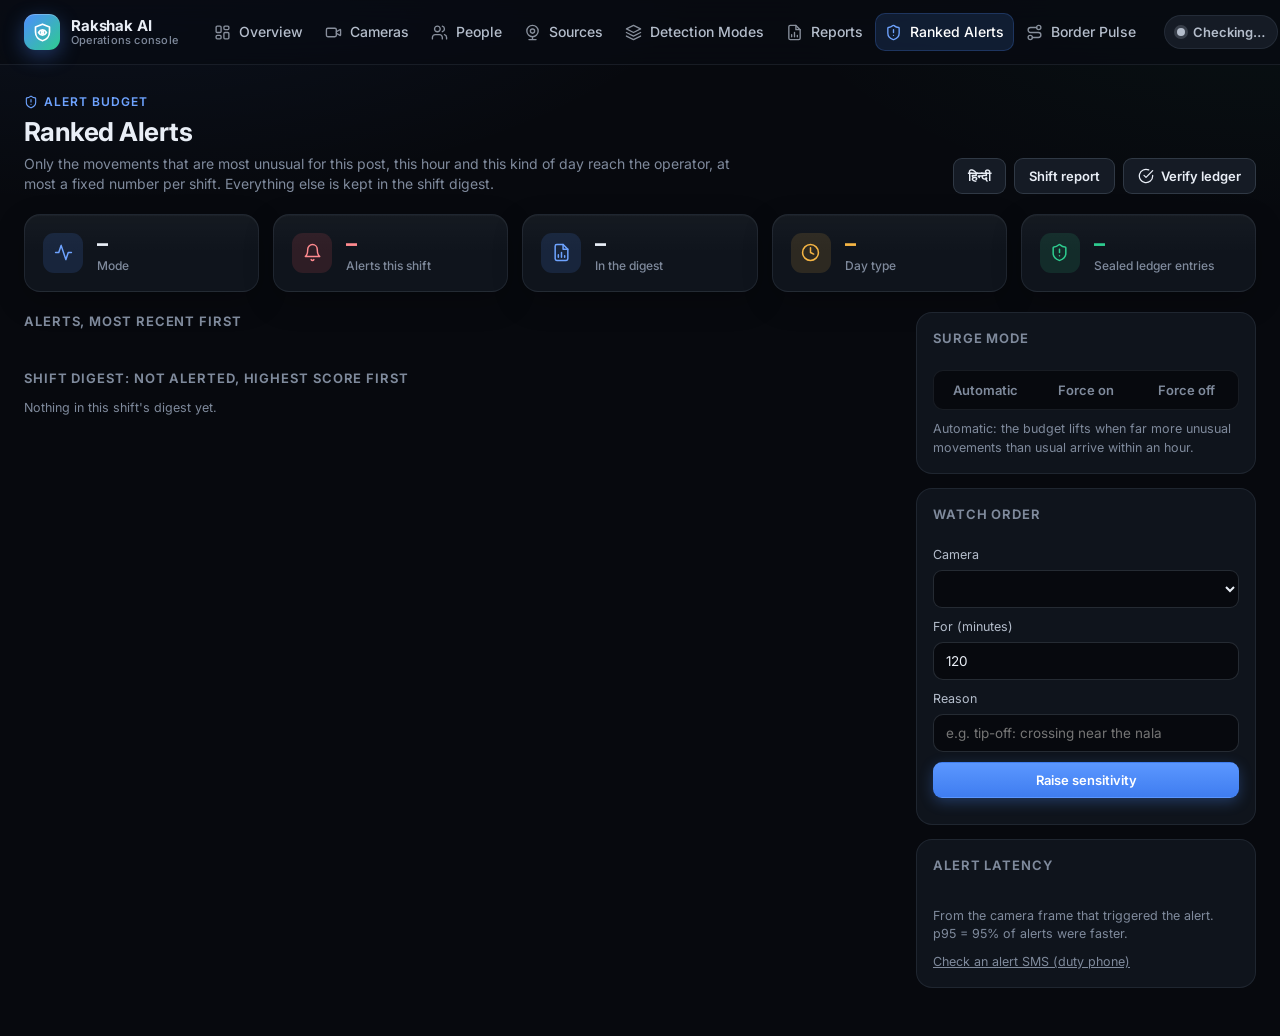
==== static/decision.html @ dd70c0bb "Close the remaining SIH deck gaps: YOLOX, live alerts, comms, C2, Border Pulse, docs Detection - Gen" ====
<!doctype html>
<html lang="en">
<head>
  <meta charset="utf-8">
  <meta name="viewport" content="width=device-width, initial-scale=1">
  <title>Ranked Alerts · Rakshak AI</title>
  <meta name="theme-color" content="#07090e">
  <link rel="preconnect" href="https://fonts.googleapis.com">
  <link rel="preconnect" href="https://fonts.gstatic.com" crossorigin>
  <link rel="stylesheet" href="https://fonts.googleapis.com/css2?family=Inter:wght@400;500;600;700;800&family=JetBrains+Mono:wght@500;600&display=swap">
  <link rel="stylesheet" href="/static/style.css?v=9">
  <link rel="stylesheet" href="/static/threats.css?v=4">
  <link rel="stylesheet" href="/static/reports.css?v=4">
  <link rel="stylesheet" href="/static/decision.css?v=3">
</head>
<body>
  <header id="app-nav" data-page="decision"></header>

  <main class="reports decision">
    <div class="page-head">
      <div>
        <div class="eyebrow"><i data-icon="shield"></i><span data-i18n>Alert budget</span></div>
        <h1 data-i18n>Ranked Alerts</h1>
        <p data-i18n>Only the movements that are most unusual for this post, this hour and this kind of day reach the operator,
          at most a fixed number per shift. Everything else is kept in the shift digest.</p>
      </div>
      <div class="dc-head-actions">
        <button class="btn" type="button" data-lang-toggle>हिन्दी</button>
        <a class="btn" href="/shift-report" target="_blank" rel="noopener"><span data-i18n>Shift report</span></a>
        <button id="verify" class="btn" type="button"><i data-icon="check"></i><span data-i18n>Verify ledger</span></button>
      </div>
    </div>

    <div class="rp-stats">
      <div class="rp-stat"><span class="rp-ic"><i data-icon="activity"></i></span><div><span id="st-mode">–</span><small id="st-mode-sub" data-i18n>Mode</small></div></div>
      <div class="rp-stat bad"><span class="rp-ic"><i data-icon="bell"></i></span><div><span id="st-used">–</span><small data-i18n>Alerts this shift</small></div></div>
      <div class="rp-stat"><span class="rp-ic"><i data-icon="reports"></i></span><div><span id="st-digest">–</span><small data-i18n>In the digest</small></div></div>
      <div class="rp-stat warn"><span class="rp-ic"><i data-icon="clock"></i></span><div><span id="st-day">–</span><small data-i18n>Day type</small></div></div>
      <div class="rp-stat ok"><span class="rp-ic"><i data-icon="shield"></i></span><div><span id="st-ledger">–</span><small id="st-ledger-sub">Sealed ledger entries</small></div></div>
    </div>

    <div id="surge" class="dc-surge" hidden>
      <i data-icon="alert"></i><div><b data-i18n>Surge mode</b><span id="surge-reason"></span></div>
    </div>

    <div id="drift" class="dc-surge" hidden>
      <i data-icon="alert"></i><div><span id="drift-text"></span></div>
      <button id="rebaseline" class="btn" type="button" data-i18n>Re-baseline now</button>
    </div>

    <p id="hq" class="dc-note" hidden></p>

    <div class="dc-grid">
      <section>
        <h2 class="dc-h" data-i18n>Alerts, most recent first</h2>
        <div id="alerts" class="dc-alerts"></div>
        <p id="empty" class="empty" hidden data-i18n>No alerts yet. In learning mode the system alerts only on virtual-fence crossings.</p>
        <h2 class="dc-h dc-digest-h" data-i18n>Shift digest: not alerted, highest score first</h2>
        <ul id="digest" class="dc-digest"></ul>
        <p id="digest-empty" class="dc-note" data-i18n>Nothing in this shift's digest yet.</p>
      </section>
      <aside class="dc-side">
        <div class="dc-card">
          <h2 class="dc-h" data-i18n>Surge mode</h2>
          <div class="seg" role="group" aria-label="Surge mode">
            <button type="button" class="seg-btn" data-surge="auto" data-i18n>Automatic</button>
            <button type="button" class="seg-btn" data-surge="on" data-i18n>Force on</button>
            <button type="button" class="seg-btn" data-surge="off" data-i18n>Force off</button>
          </div>
          <p class="dc-note" data-i18n>Automatic: the budget lifts when far more unusual movements than usual arrive within an hour.</p>
        </div>
        <form id="watch" class="dc-card">
          <h2 class="dc-h" data-i18n>Watch Order</h2>
          <label><span data-i18n>Camera</span><select id="w-camera" class="select"></select></label>
          <label><span data-i18n>For (minutes)</span><input id="w-minutes" type="number" min="5" max="1440" value="120"></label>
          <label><span data-i18n>Reason</span><input id="w-reason" type="text" maxlength="120" data-i18n-placeholder placeholder="e.g. tip-off: crossing near the nala"></label>
          <button class="btn primary" type="submit" data-i18n>Raise sensitivity</button>
          <ul id="orders" class="dc-orders"></ul>
        </form>
        <div class="dc-card">
          <h2 class="dc-h" data-i18n>Alert latency</h2>
          <ul id="latency" class="dc-orders"></ul>
          <p class="dc-note" data-i18n>From the camera frame that triggered the alert. p95 = 95% of alerts were faster.</p>
          <p class="dc-note"><a href="/verify" target="_blank" rel="noopener" data-i18n>Check an alert SMS (duty phone)</a></p>
        </div>
        <div id="verify-out" class="dc-card" hidden></div>
      </aside>
    </div>
  </main>

  <script src="/static/nav.js?v=4"></script>
  <script src="/static/i18n.js?v=2"></script>
  <script src="/static/decision.js?v=4"></script>
</body>
</html>
---- static/style.css ----
/* ==========================================================================
   CCTV Monitor — design system and dashboard styles
   Tokens · base · app shell (nav) · components · views
   ========================================================================== */

:root {
  /* Surfaces */
  --bg: #07090e;
  --surface: #0f141c;
  --surface-2: #151b25;
  --surface-3: #1c2431;
  --border: rgba(148, 163, 184, .12);
  --border-2: rgba(148, 163, 184, .22);
  /* Text */
  --text: #e9eef6;
  --text-2: #b4bdcb;
  --muted: #7f8a9c;
  /* Brand and status */
  --primary: #4d8dff;
  --primary-hover: #6ea3ff;
  --primary-soft: rgba(77, 141, 255, .14);
  --ok: #2ecc8f;
  --ok-soft: rgba(46, 204, 143, .13);
  --warn: #f5b544;
  --warn-soft: rgba(245, 181, 68, .13);
  --danger: #ff5c63;
  --danger-soft: rgba(255, 92, 99, .13);
  --accent: var(--ok);          /* legacy names */
  --threat: var(--danger);
  --select: var(--primary);
  /* Shape */
  --radius-lg: 16px;
  --radius: 12px;
  --radius-sm: 9px;
  --shadow: 0 1px 0 rgba(255, 255, 255, .03) inset, 0 10px 30px rgba(0, 0, 0, .22);
  --shadow-lg: 0 24px 60px rgba(0, 0, 0, .5);
  --ring: 0 0 0 3px rgba(77, 141, 255, .35);
  --font: "Inter", "Segoe UI", system-ui, -apple-system, Roboto, sans-serif;
  --mono: "JetBrains Mono", ui-monospace, "Cascadia Mono", Consolas, monospace;
  --nav-h: 64px;
  --ease: cubic-bezier(.2, .7, .2, 1);
  font-family: var(--font);
  color-scheme: dark;
  -webkit-font-smoothing: antialiased;
}

/* ---------- Base ---------- */
* { box-sizing: border-box; }
html, body { margin: 0; min-height: 100%; }
body {
  background:
    radial-gradient(1100px 520px at 8% -12%, rgba(77, 141, 255, .09), transparent 60%),
    radial-gradient(900px 480px at 100% -8%, rgba(46, 204, 143, .05), transparent 60%),
    var(--bg);
  background-attachment: fixed;
  color: var(--text); display: flex; flex-direction: column; font-size: 14px; line-height: 1.45;
}
[hidden] { display: none !important; }
a { color: inherit; }
button { font-family: inherit; }
::selection { background: rgba(77, 141, 255, .35); }
:focus-visible { outline: none; box-shadow: var(--ring); }
* { scrollbar-width: thin; scrollbar-color: rgba(148, 163, 184, .25) transparent; }
::-webkit-scrollbar { width: 10px; height: 10px; }
::-webkit-scrollbar-thumb { background: rgba(148, 163, 184, .22); border-radius: 10px; border: 3px solid transparent; background-clip: padding-box; }
.ic { width: 18px; height: 18px; flex: none; }

main { flex: 1; min-height: 0; width: 100%; max-width: 1680px; margin: 0 auto; padding: 28px 24px 48px; }
main > section:not([hidden]) { animation: view-in .35s var(--ease); }
@keyframes view-in { from { opacity: 0; transform: translateY(6px); } }
@media (prefers-reduced-motion: reduce) { *, *::before, *::after { animation-duration: .01ms !important; transition-duration: .01ms !important; } }

/* ---------- App shell: navigation ---------- */
.nav {
  position: sticky; top: 0; z-index: 40;
  background: rgba(8, 11, 17, .78); backdrop-filter: saturate(160%) blur(14px); -webkit-backdrop-filter: saturate(160%) blur(14px);
  border-bottom: 1px solid var(--border);
}
.nav-inner { max-width: 1680px; margin: 0 auto; height: var(--nav-h); display: flex; align-items: center; gap: 18px; padding: 0 24px; }
.nav-brand { display: flex; align-items: center; gap: 11px; text-decoration: none; flex: none; border-radius: 10px; }
.nav-logo {
  width: 36px; height: 36px; border-radius: 11px; display: grid; place-items: center; color: #fff;
  background: linear-gradient(135deg, #4d8dff 0%, #2ecc8f 100%);
  box-shadow: 0 6px 20px rgba(77, 141, 255, .35), inset 0 1px 0 rgba(255, 255, 255, .25);
}
.nav-logo .ic { width: 21px; height: 21px; }
.nav-title { display: flex; flex-direction: column; font-weight: 700; font-size: 15px; letter-spacing: -.01em; line-height: 1.15; white-space: nowrap; }
.nav-title small { font-size: 11px; font-weight: 500; color: var(--muted); letter-spacing: .02em; }
.nav-links { display: flex; gap: 2px; align-items: center; margin-left: 8px; }
.nav-link {
  position: relative; display: inline-flex; align-items: center; gap: 8px; height: 38px; padding: 0 12px; border-radius: 10px;
  color: var(--text-2); font-size: 14px; font-weight: 500; text-decoration: none; white-space: nowrap;
  transition: color .15s, background .15s;
}
.nav-link .ic { width: 17px; height: 17px; opacity: .75; transition: opacity .15s, color .15s; }
.nav-link:hover { color: var(--text); background: rgba(255, 255, 255, .045); }
.nav-link:hover .ic { opacity: 1; }
.nav-link.active { color: #fff; background: var(--primary-soft); box-shadow: inset 0 0 0 1px rgba(77, 141, 255, .22); }
.nav-link.active .ic { color: var(--primary-hover); opacity: 1; }
.nav-count {
  min-width: 20px; height: 20px; padding: 0 6px; border-radius: 10px; font-size: 11px; font-weight: 700;
  display: inline-grid; place-items: center; background: var(--ok-soft); color: var(--ok);
}
.nav-count:empty { display: none; }
.nav-right { margin-left: auto; display: flex; align-items: center; gap: 10px; }

.sys-status {
  display: inline-flex; align-items: center; gap: 8px; height: 34px; padding: 0 12px; border-radius: 999px; white-space: nowrap;
  font-size: 13px; font-weight: 600; background: var(--surface-2); border: 1px solid var(--border); color: var(--text-2);
}
.sys-dot { width: 8px; height: 8px; border-radius: 50%; background: currentColor; box-shadow: 0 0 0 3px color-mix(in srgb, currentColor 22%, transparent); }
.sys-status.ok { color: var(--ok); }
.sys-status.warn { color: var(--warn); background: var(--warn-soft); border-color: rgba(245, 181, 68, .3); }
.sys-status.bad { color: #ff8a8f; background: var(--danger-soft); border-color: rgba(255, 92, 99, .4); }
.sys-status.bad .sys-dot { animation: pulse-dot 1.4s ease-in-out infinite; }
@keyframes pulse-dot { 50% { box-shadow: 0 0 0 6px rgba(255, 92, 99, 0); transform: scale(1.15); } }
.conn { font-size: 12px; font-weight: 600; color: var(--muted); white-space: nowrap; }
.conn.ok { color: var(--ok); }
.conn.bad { color: var(--danger); }
.clock { font: 500 13px var(--mono); color: var(--muted); font-variant-numeric: tabular-nums; white-space: nowrap; }
.icon-btn {
  position: relative; display: grid; place-items: center; width: 38px; height: 38px; border-radius: 10px; flex: none; padding: 0;
  background: var(--surface-2); border: 1px solid var(--border); color: var(--text-2); cursor: pointer; text-decoration: none;
  transition: border-color .15s, color .15s, background .15s;
}
.icon-btn:hover { border-color: var(--border-2); color: var(--text); background: var(--surface-3); }
.icon-btn svg { width: 18px; height: 18px; fill: none; stroke: currentColor; stroke-width: 1.9; stroke-linecap: round; stroke-linejoin: round; }
.icon-btn.off { color: var(--muted); }
.icon-btn.blocked { color: var(--warn); border-color: rgba(245, 181, 68, .35); }
.bell-count {
  position: absolute; top: -6px; right: -6px; min-width: 19px; height: 19px; padding: 0 5px; border-radius: 10px;
  font-size: 11px; font-weight: 700; line-height: 19px; text-align: center; background: var(--warn); color: #0b0e13;
  border: 2px solid var(--bg);
}
.bell-count.bad { background: var(--danger); color: #fff; }
.avatar {
  flex: none; width: 38px; height: 38px; border-radius: 50%; display: grid; place-items: center; color: #cfe0ff;
  background: linear-gradient(135deg, #2a3a57, #1b2536); border: 1px solid var(--border-2);
}
.avatar .ic { width: 18px; height: 18px; }
.nav-feedback { height: 38px; border-radius: 10px; color: var(--text-2); }
.nav-feedback:hover { color: var(--text); }
@media (max-width: 1600px) { .nav-feedback { width: 38px; padding: 0; } .nav-feedback span { display: none; } }
.nav-toggle { display: none; }
.nav-toggle .i-close { display: none; }
.nav-open .nav-toggle .i-open { display: none; }
.nav-open .nav-toggle .i-close { display: block; }

@media (max-width: 1440px) { .clock { display: none; } }
@media (max-width: 1320px) { .conn { display: none; } .nav-link { padding: 0 10px; } }
@media (max-width: 1200px) {
  .nav-toggle { display: grid; }
  .nav-links {
    position: absolute; top: var(--nav-h); left: 0; right: 0; margin: 0; flex-direction: column; align-items: stretch; gap: 4px;
    padding: 12px 16px 18px; background: #0a0d13; border-bottom: 1px solid var(--border);
    box-shadow: var(--shadow-lg); opacity: 0; visibility: hidden; transform: translateY(-8px); pointer-events: none;
    transition: opacity .2s var(--ease), transform .2s var(--ease), visibility .2s;
  }
  .nav-open .nav-links { opacity: 1; visibility: visible; transform: none; pointer-events: auto; }
  .nav-link { height: 46px; font-size: 15px; padding: 0 14px; }
  .nav-count { margin-left: auto; }
}
@media (max-width: 640px) {
  .nav-inner { padding: 0 16px; gap: 10px; }
  .avatar { display: none; }
  .nav-title small { display: none; }
  .sys-status { padding: 0 10px; }
}
@media (max-width: 420px) { .sys-text { display: none; } .sys-status { width: 34px; justify-content: center; padding: 0; } .nav-title { font-size: 14px; } }

/* ---------- Components ---------- */
.page-head { display: flex; align-items: flex-end; justify-content: space-between; gap: 16px; flex-wrap: wrap; margin-bottom: 22px; }
.page-head h1 { margin: 0; font-size: 26px; font-weight: 700; letter-spacing: -.02em; line-height: 1.2; }
.page-head p { margin: 6px 0 0; color: var(--muted); font-size: 14px; max-width: 720px; }
.page-meta { display: flex; align-items: center; gap: 10px; flex-wrap: wrap; color: var(--muted); font-size: 13px; }
.eyebrow { display: inline-flex; align-items: center; gap: 6px; font-size: 12px; font-weight: 600; letter-spacing: .08em; text-transform: uppercase; color: var(--primary-hover); margin-bottom: 6px; }
.eyebrow .ic { width: 14px; height: 14px; }
.chip {
  display: inline-flex; align-items: center; gap: 6px; height: 28px; padding: 0 10px; border-radius: 999px; font-size: 12px; font-weight: 600;
  background: var(--surface-2); border: 1px solid var(--border); color: var(--text-2); white-space: nowrap;
}
.chip .ic { width: 14px; height: 14px; }
.chip.live { color: var(--ok); }
.chip.live::before { content: ""; width: 7px; height: 7px; border-radius: 50%; background: var(--ok); animation: live 2s ease-in-out infinite; }
@keyframes live { 50% { opacity: .35; } }

.card, .panel {
  background: linear-gradient(180deg, rgba(255, 255, 255, .018), transparent 40%), var(--surface);
  border: 1px solid var(--border); border-radius: var(--radius-lg); padding: 18px; box-shadow: var(--shadow); min-width: 0;
}
.card-head { display: flex; align-items: center; justify-content: space-between; gap: 10px; margin-bottom: 14px; }
.card-head h2 { margin: 0; font-size: 15px; font-weight: 650; display: flex; align-items: center; gap: 9px; letter-spacing: -.005em; }
.card-head h2 .ic { width: 17px; height: 17px; color: var(--muted); }
.card-head a { font-size: 13px; text-decoration: none; color: var(--primary-hover); }
.card-head a:hover { text-decoration: underline; }
.panel { display: flex; flex-direction: column; min-height: 0; max-height: calc(100vh - var(--nav-h) - 60px); }
.panel > h2 { margin: 0 0 14px; font-size: 15px; font-weight: 650; display: flex; align-items: center; gap: 8px; }
.count { font-size: 12px; font-weight: 600; color: var(--muted); }
.muted { color: var(--muted); font-size: 12px; }
.empty { color: var(--muted); font-size: 13px; margin: 6px 0; }

.btn {
  display: inline-flex; align-items: center; justify-content: center; gap: 7px; height: 36px; padding: 0 14px; border-radius: var(--radius-sm);
  font: 600 13px var(--font); cursor: pointer; white-space: nowrap; text-decoration: none;
  background: var(--surface-2); border: 1px solid var(--border-2); color: var(--text);
  transition: background .15s, border-color .15s, transform .08s, filter .15s;
}
.btn:hover { background: var(--surface-3); border-color: rgba(148, 163, 184, .32); }
.btn:active { transform: translateY(1px); }
.btn .ic { width: 16px; height: 16px; }
.btn.primary { background: linear-gradient(180deg, #5b97ff, #3f7df0); border-color: transparent; color: #fff; box-shadow: 0 4px 14px rgba(77, 141, 255, .3); }
.btn.primary:hover { filter: brightness(1.08); }
.btn.ok { background: var(--ok-soft); border-color: rgba(46, 204, 143, .4); color: var(--ok); }
.btn.ok:hover { background: rgba(46, 204, 143, .22); }
.btn.warn { background: var(--warn-soft); border-color: rgba(245, 181, 68, .4); color: var(--warn); }
.btn.warn:hover { background: rgba(245, 181, 68, .22); }
.btn:disabled { opacity: .5; cursor: default; }

.search, .select, .src-field select, .rp-filters select, textarea {
  font: inherit; font-size: 13px; color: var(--text); background: var(--bg); border: 1px solid var(--border-2);
  border-radius: var(--radius-sm); transition: border-color .15s, box-shadow .15s;
}
.search { width: 100%; height: 38px; padding: 0 12px 0 36px;
  background: var(--bg) url("data:image/svg+xml,%3Csvg xmlns='http://www.w3.org/2000/svg' viewBox='0 0 24 24' fill='none' stroke='%237f8a9c' stroke-width='2' stroke-linecap='round'%3E%3Ccircle cx='11' cy='11' r='8'/%3E%3Cpath d='m21 21-4.3-4.3'/%3E%3C/svg%3E") no-repeat 12px center / 16px; }
.search:focus, .select:focus, select:focus, textarea:focus { outline: none; border-color: var(--primary); box-shadow: var(--ring); }
select { height: 38px; padding: 0 10px; }

.seg { display: flex; gap: 3px; padding: 3px; background: var(--bg); border: 1px solid var(--border); border-radius: 10px; margin: 12px 0 14px; }
.seg-btn {
  all: unset; box-sizing: border-box; flex: 1; text-align: center; cursor: pointer; font-size: 13px; font-weight: 600;
  padding: 7px 10px; border-radius: 7px; color: var(--muted); transition: background .15s, color .15s; white-space: nowrap;
}
.seg-btn:hover { color: var(--text); }
.seg-btn.active { background: var(--surface-3); color: var(--text); box-shadow: 0 1px 2px rgba(0, 0, 0, .3); }
.seg-btn:focus-visible { box-shadow: var(--ring); }

.pill { display: inline-flex; align-items: center; gap: 6px; height: 26px; padding: 0 10px; border-radius: 999px; font-size: 12px; font-weight: 600; background: var(--surface-2); color: var(--muted); border: 1px solid var(--border); }
.pill.on { background: var(--ok-soft); color: var(--ok); border-color: rgba(46, 204, 143, .3); }

/* ---------- Camera grid ---------- */
.group + .group { margin-top: 34px; }
.group-head { display: flex; align-items: center; gap: 12px; margin: 0 0 14px; flex-wrap: wrap; }
.group-icon { width: 34px; height: 34px; border-radius: 10px; display: grid; place-items: center; background: var(--surface-2); border: 1px solid var(--border); color: var(--primary-hover); }
.group-icon .ic { width: 17px; height: 17px; }
.group-head h2 { margin: 0; font-size: 16px; font-weight: 650; letter-spacing: -.01em; }
.group-head span { font-size: 13px; color: var(--muted); }
.grid { display: grid; grid-template-columns: repeat(auto-fill, minmax(min(100%, 300px), 1fr)); gap: 18px; }

.tile {
  all: unset; box-sizing: border-box; cursor: pointer; display: flex; flex-direction: column; min-width: 0;
  background: var(--surface); border: 1px solid var(--border); border-radius: var(--radius-lg); overflow: hidden; box-shadow: var(--shadow);
  transition: transform .2s var(--ease), border-color .2s, box-shadow .2s;
}
.tile:hover { transform: translateY(-3px); border-color: var(--border-2); box-shadow: 0 18px 40px rgba(0, 0, 0, .45); }
.tile:focus-visible { box-shadow: var(--ring); }
.tile.threat { border-color: rgba(255, 92, 99, .7); box-shadow: 0 0 0 1px rgba(255, 92, 99, .35), 0 0 34px rgba(255, 92, 99, .16); }

.feed { position: relative; aspect-ratio: 16 / 9; background: #04060a; overflow: hidden; }
.feed canvas { position: absolute; inset: 0; width: 100%; height: 100%; display: block; }
.feed::after { content: ""; position: absolute; inset: 0; pointer-events: none; background: linear-gradient(180deg, rgba(0, 0, 0, .38), transparent 28%); }
.feed-time {
  position: absolute; top: 10px; right: 10px; z-index: 2; padding: 3px 8px; border-radius: 6px;
  font: 500 11px/1.4 var(--mono); color: #fff; background: rgba(5, 8, 12, .6); backdrop-filter: blur(6px);
}
.feed-time:empty { display: none; }
.alert-badge {
  position: absolute; top: 10px; left: 10px; z-index: 2; padding: 4px 9px; border-radius: 7px;
  font-size: 11px; font-weight: 700; color: #fff; background: var(--danger); box-shadow: 0 4px 16px rgba(255, 92, 99, .5);
  animation: badge 1.6s ease-in-out infinite;
}
@keyframes badge { 50% { box-shadow: 0 0 0 5px rgba(255, 92, 99, .18), 0 4px 16px rgba(255, 92, 99, .5); } }
.tile-foot { display: flex; align-items: center; gap: 9px; padding: 12px 14px; min-width: 0; }
.live-dot { flex: none; width: 8px; height: 8px; border-radius: 50%; background: var(--ok); box-shadow: 0 0 0 3px rgba(46, 204, 143, .18); }
.tile-name { font-weight: 600; font-size: 14px; white-space: nowrap; overflow: hidden; text-overflow: ellipsis; }
.tile-summary { margin-left: auto; color: var(--muted); white-space: nowrap; font-size: 12px; }
.feed-offline, .src-empty {
  position: absolute; inset: 0; z-index: 3; display: flex; flex-direction: column; align-items: center; justify-content: center; gap: 4px;
  color: var(--muted); font-size: 13px; text-align: center; padding: 16px;
  background: radial-gradient(circle at 50% 40%, #121925, #080b10);
}
.feed-offline::before, .src-empty::before {
  content: ""; width: 44px; height: 44px; margin-bottom: 8px; border-radius: 12px; background: var(--surface-2) no-repeat center / 22px;
  border: 1px solid var(--border);
  background-image: url("data:image/svg+xml,%3Csvg xmlns='http://www.w3.org/2000/svg' viewBox='0 0 24 24' fill='none' stroke='%237f8a9c' stroke-width='1.9' stroke-linecap='round' stroke-linejoin='round'%3E%3Cpath d='m2 2 20 20'/%3E%3Cpath d='M7 7H4a2 2 0 0 0-2 2v9a2 2 0 0 0 2 2h12'/%3E%3Cpath d='M9.5 4h5L17 7h3a2 2 0 0 1 2 2v7.5'/%3E%3Cpath d='M14.12 15.12a3 3 0 1 1-4.24-4.24'/%3E%3C/svg%3E");
}
.feed-offline b { color: var(--text); font-weight: 600; font-size: 14px; }
.feed-offline span { font-size: 12px; }

/* ---------- Camera detail ---------- */
.detail { display: grid; grid-template-columns: minmax(0, 1fr) 380px; gap: 20px; align-items: start; }
.detail-main { display: flex; flex-direction: column; gap: 16px; min-width: 0; }
.detail-head { display: flex; align-items: center; gap: 14px; flex-wrap: wrap; }
.detail-head h1 { margin: 0; font-size: 22px; font-weight: 700; letter-spacing: -.015em; }
.hint { margin-left: auto; display: inline-flex; align-items: center; gap: 6px; font-size: 13px; color: var(--muted); }
.hint .ic { width: 15px; height: 15px; }
#detail-canvas { cursor: crosshair; }
.back {
  display: inline-flex; align-items: center; gap: 7px; height: 38px; padding: 0 14px; border-radius: 10px; cursor: pointer;
  font: 600 13px var(--font); background: var(--surface-2); border: 1px solid var(--border-2); color: var(--text); transition: background .15s;
}
.back:hover { background: var(--surface-3); }
.back .ic { width: 16px; height: 16px; }
.feed-large { border-radius: var(--radius-lg); border: 1px solid var(--border); box-shadow: var(--shadow); }
.feed-large .feed-time { top: 14px; right: 14px; font-size: 12px; }
.feed-large .alert-badge { top: 14px; left: 14px; font-size: 12px; padding: 5px 11px; }

.objects { list-style: none; margin: 0; padding: 0 2px 0 0; overflow-y: auto; display: flex; flex-direction: column; gap: 10px; }
.obj {
  display: grid; grid-template-columns: 72px 1fr; gap: 12px; padding: 10px; border-radius: var(--radius);
  background: var(--surface-2); border: 1px solid var(--border); animation: view-in .3s var(--ease);
}
.obj.threat { border-color: rgba(255, 92, 99, .55); background: linear-gradient(90deg, rgba(255, 92, 99, .12), rgba(255, 92, 99, .04)); box-shadow: inset 3px 0 0 var(--danger); }
.obj img, .obj .noimg { width: 72px; height: 72px; object-fit: cover; border-radius: 9px; background: #000; }
.obj-body { min-width: 0; }
.obj-title { display: flex; align-items: baseline; justify-content: space-between; gap: 8px; }
.obj-name { font-weight: 650; font-size: 14px; }
.obj.threat .obj-name { color: #ff8a8f; }
.obj-seen { font-size: 11px; color: var(--muted); white-space: nowrap; }
.obj-conf { font-size: 12px; color: var(--muted); margin-top: 3px; }
.obj-conf b { color: var(--text); font-weight: 650; }
.obj-details { font-size: 12px; color: var(--muted); margin-top: 4px; line-height: 1.45; }

@media (max-width: 1000px) { .detail { grid-template-columns: 1fr; } .panel { max-height: none; } .hint { margin-left: 0; width: 100%; } }

/* ---------- People ---------- */
.people { display: grid; grid-template-columns: 340px minmax(0, 1fr); gap: 20px; align-items: start; }
.people-list { max-height: calc(100vh - var(--nav-h) - 60px); position: sticky; top: calc(var(--nav-h) + 20px); }
.plist { list-style: none; margin: 0; padding: 0; overflow-y: auto; display: flex; flex-direction: column; gap: 2px; }
.prow {
  all: unset; box-sizing: border-box; width: 100%; cursor: pointer; display: grid; grid-template-columns: 40px 1fr auto;
  gap: 11px; align-items: center; padding: 8px 10px; border-radius: 10px; transition: background .15s;
}
.prow:hover { background: var(--surface-2); }
.prow:focus-visible { box-shadow: var(--ring); }
.prow.selected { background: var(--primary-soft); box-shadow: inset 3px 0 0 var(--primary); }
.prow img, .prow .noimg { width: 40px; height: 40px; border-radius: 10px; object-fit: cover; background: #000; border: 1px solid var(--border); }
.prow-id { font: 600 13px/1.2 var(--mono); }
.prow-loc { font-size: 12px; color: var(--muted); margin-top: 3px; white-space: nowrap; overflow: hidden; text-overflow: ellipsis; }
.prow-status { font-size: 11px; color: var(--muted); white-space: nowrap; display: flex; align-items: center; gap: 6px; }
.dot { width: 7px; height: 7px; border-radius: 50%; background: #566174; flex: none; }
.dot.on { background: var(--ok); box-shadow: 0 0 0 3px rgba(46, 204, 143, .18); }

.person-empty {
  display: grid; place-items: center; min-height: 420px; border: 1px dashed var(--border-2); border-radius: var(--radius-lg);
  color: var(--muted); font-size: 14px; text-align: center; padding: 24px;
  background: radial-gradient(circle at 50% 35%, rgba(77, 141, 255, .06), transparent 60%);
}
.person-empty p::before {
  content: ""; display: block; width: 52px; height: 52px; margin: 0 auto 14px; border-radius: 14px; background: var(--surface-2) no-repeat center / 24px;
  border: 1px solid var(--border);
  background-image: url("data:image/svg+xml,%3Csvg xmlns='http://www.w3.org/2000/svg' viewBox='0 0 24 24' fill='none' stroke='%236ea3ff' stroke-width='1.9' stroke-linecap='round' stroke-linejoin='round'%3E%3Ccircle cx='6' cy='19' r='3'/%3E%3Cpath d='M9 19h8.5a3.5 3.5 0 0 0 0-7h-11a3.5 3.5 0 0 1 0-7H15'/%3E%3Ccircle cx='18' cy='5' r='3'/%3E%3C/svg%3E");
}
.person { display: flex; flex-direction: column; gap: 18px; min-width: 0; }
.person-head { display: flex; gap: 18px; align-items: center; padding: 18px; background: var(--surface); border: 1px solid var(--border); border-radius: var(--radius-lg); box-shadow: var(--shadow); }
.p-photo { width: 84px; height: 84px; border-radius: 14px; object-fit: cover; background: #000; border: 1px solid var(--border-2); flex: none; }
.p-title { min-width: 0; }
.p-id-row { display: flex; align-items: center; gap: 12px; flex-wrap: wrap; }
.p-id-row h1 { margin: 0; font: 700 24px/1.2 var(--mono); letter-spacing: -.02em; }
.p-meta { font-size: 13px; color: var(--muted); margin-top: 5px; }
.route { display: flex; flex-wrap: wrap; align-items: center; gap: 6px; margin-top: 10px; font-size: 13px; }
.route .stop { padding: 3px 10px; border-radius: 8px; background: var(--surface-2); border: 1px solid var(--border); font-weight: 500; }
.route .stop.now { border-color: rgba(77, 141, 255, .5); background: var(--primary-soft); color: var(--primary-hover); }
.route .arrow { color: var(--muted); }
.person-body { display: grid; grid-template-columns: minmax(0, 1.6fr) minmax(280px, 1fr); gap: 18px; align-items: start; }
.p-loc { display: flex; align-items: baseline; gap: 10px; margin-bottom: 12px; flex-wrap: wrap; }
.p-loc-name { font-size: 22px; font-weight: 700; letter-spacing: -.015em; }
.feed-person { border-radius: var(--radius); }
.feed-note {
  position: absolute; left: 10px; bottom: 10px; z-index: 2; padding: 4px 9px; border-radius: 7px;
  font-size: 12px; color: #fff; background: rgba(5, 8, 12, .7); backdrop-filter: blur(6px);
}
.journey { list-style: none; margin: 0; padding: 0; max-height: calc(100vh - 300px); overflow-y: auto; }
.jstep { display: grid; grid-template-columns: 62px 1fr; gap: 12px; }
.jtime { font: 12px/1.3 var(--mono); color: var(--muted); padding-top: 12px; text-align: right; }
.jnode { border: 1px solid var(--border); background: var(--surface-2); border-radius: 10px; padding: 10px 12px; }
.jstep.now .jnode { border-color: rgba(77, 141, 255, .5); background: var(--primary-soft); }
.jloc { font-weight: 650; font-size: 14px; display: flex; align-items: center; gap: 8px; }
.jnow { font-size: 10px; font-weight: 800; letter-spacing: .06em; color: var(--primary-hover); background: rgba(77, 141, 255, .18); padding: 2px 6px; border-radius: 5px; }
.jcam { font-size: 12px; color: var(--muted); margin-top: 3px; }
.jlink { display: grid; grid-template-columns: 62px 1fr; gap: 12px; }
.jlink span:last-child { font-size: 11px; color: var(--muted); padding: 7px 0 7px 16px; margin-left: 20px; border-left: 2px dashed var(--border-2); }
@media (max-width: 1250px) { .person-body { grid-template-columns: 1fr; } }
@media (max-width: 900px) {
  .people { grid-template-columns: 1fr; }
  .people-list { position: static; max-height: 55vh; }
  .person, .person-empty { order: -1; }
  .person-empty { min-height: 200px; }
}

/* ---------- Camera sources ---------- */
.sources { display: grid; gap: 20px; align-items: start; grid-template-columns: 360px minmax(0, 1fr) 340px; grid-template-areas: "list stage panel"; }
.src-list { grid-area: list; display: flex; flex-direction: column; gap: 12px; min-width: 0; }
.src-stage { grid-area: stage; display: flex; flex-direction: column; gap: 14px; min-width: 0; }
.src-panel { grid-area: panel; }
@media (max-width: 1400px) {
  .sources { grid-template-columns: 340px minmax(0, 1fr); grid-template-areas: "list stage" "list panel"; }
  .src-panel { max-height: 460px; }
}
@media (max-width: 900px) { .sources { grid-template-columns: 1fr; grid-template-areas: "list" "stage" "panel"; } }
.src-intro h1 { margin: 0 0 6px; font-size: 22px; font-weight: 700; letter-spacing: -.015em; }
.src-intro p { margin: 0 0 6px; font-size: 13px; line-height: 1.55; color: var(--muted); }
.src-intro b { color: var(--text); font-weight: 600; }
.src-card { background: var(--surface); border: 1px solid var(--border); border-radius: var(--radius-lg); overflow: hidden; box-shadow: var(--shadow); transition: border-color .2s, box-shadow .2s; }
.src-card:hover { border-color: var(--border-2); }
.src-card.selected { border-color: rgba(77, 141, 255, .5); box-shadow: 0 0 0 1px rgba(77, 141, 255, .25), var(--shadow); }
.src-head { all: unset; box-sizing: border-box; width: 100%; cursor: pointer; display: flex; align-items: center; gap: 12px; padding: 14px 16px; }
.src-head:focus-visible { box-shadow: inset var(--ring); }
.src-icon { flex: none; width: 40px; height: 40px; border-radius: 11px; display: grid; place-items: center; background: var(--surface-2); color: var(--text-2); border: 1px solid var(--border); transition: all .2s; }
.src-card.connected .src-icon { background: var(--ok-soft); color: var(--ok); border-color: rgba(46, 204, 143, .3); }
.src-icon svg { width: 19px; height: 19px; fill: none; stroke: currentColor; stroke-width: 1.9; stroke-linecap: round; stroke-linejoin: round; }
.src-title { display: flex; flex-direction: column; gap: 3px; min-width: 0; }
.src-name { font-weight: 650; font-size: 15px; }
.src-state { font-size: 12px; color: var(--muted); white-space: nowrap; overflow: hidden; text-overflow: ellipsis; display: inline-flex; align-items: center; gap: 6px; }
.src-state::before { content: ""; width: 7px; height: 7px; border-radius: 50%; background: #566174; flex: none; }
.src-state.on { color: var(--ok); }
.src-state.on::before { background: var(--ok); box-shadow: 0 0 0 3px rgba(46, 204, 143, .2); }
.src-body { padding: 0 16px 16px; display: flex; flex-direction: column; gap: 12px; }
.src-field { display: flex; flex-direction: column; gap: 6px; font-size: 12px; font-weight: 600; color: var(--muted); }
.src-field select { min-width: 0; }
.src-actions { display: flex; flex-wrap: wrap; gap: 8px; }
.src-msg { margin: 0; font-size: 12px; line-height: 1.5; color: var(--muted); }
.src-msg.bad { color: #ff8a8f; }
.src-hint { margin: 0; font-size: 12px; line-height: 1.55; color: var(--muted); padding: 10px 12px; border-radius: 10px; background: var(--bg); border: 1px solid var(--border); }
.src-hint b { color: var(--text); font-weight: 600; }
.qr-box { display: grid; grid-template-columns: 150px 1fr; gap: 14px; align-items: start; padding: 14px; border-radius: 12px; background: var(--bg); border: 1px solid var(--border); animation: view-in .3s var(--ease); }
.qr-box img { width: 150px; height: 150px; border-radius: 10px; background: #fff; padding: 4px; }
.qr-box ol { margin: 0; padding-left: 18px; font-size: 12px; line-height: 1.55; color: var(--muted); }
.qr-box li + li { margin-top: 5px; }
.qr-box b { color: var(--text); font-weight: 600; }
.qr-url { grid-column: 1 / -1; font: 11px/1.4 var(--mono); color: var(--muted); word-break: break-all; }
@media (max-width: 440px) { .qr-box { grid-template-columns: 1fr; justify-items: center; } }
.usb-help { font-size: 12px; line-height: 1.55; color: var(--muted); background: var(--bg); border: 1px solid var(--border); border-radius: 10px; padding: 12px 14px; }
.usb-help > b { color: var(--text); }
.usb-help ol { margin: 6px 0; padding-left: 18px; }
.usb-help li b, .usb-help span b { color: var(--text); font-weight: 600; }
.feed.threat { box-shadow: 0 0 0 2px var(--danger), 0 0 36px rgba(255, 92, 99, .2); }

/* ---------- Responsive base ---------- */
@media (max-width: 900px) { main { padding: 22px 16px 40px; } .page-head h1 { font-size: 22px; } }
@media (max-width: 560px) {
  .grid { gap: 14px; }
  .page-head { margin-bottom: 16px; }
  .detail-head h1 { font-size: 19px; }
  .person-head { flex-direction: column; align-items: flex-start; }
}
---- static/threats.css ----
/* ==========================================================================
   Threat monitoring — Overview tab, details dialog, notifications
   (tokens and shared components are in style.css)
   ========================================================================== */
:root { --high: var(--danger); --medium: var(--warn); --low: var(--ok); }

/* ---------- Levels and statuses ---------- */
.lv-pill { display: inline-flex; align-items: center; gap: 4px; height: 24px; padding: 0 10px; border-radius: 999px; font-size: 12px; font-weight: 650; white-space: nowrap; border: 1px solid transparent; }
.lv-pill.lv-high { background: var(--danger-soft); color: #ff8a8f; border-color: rgba(255, 92, 99, .3); }
.lv-pill.lv-medium { background: var(--warn-soft); color: var(--warn); border-color: rgba(245, 181, 68, .3); }
.lv-pill.lv-low { background: var(--ok-soft); color: var(--ok); border-color: rgba(46, 204, 143, .25); }
.lv-pill.lv-none { background: var(--surface-2); color: var(--muted); border-color: var(--border); }
.st-chip { display: inline-flex; align-items: center; gap: 6px; height: 22px; padding: 0 9px; border-radius: 999px; font-size: 11px; font-weight: 650; white-space: nowrap; }
.st-chip::before { content: ""; width: 6px; height: 6px; border-radius: 50%; background: currentColor; }
.st-chip.st-active { background: var(--danger-soft); color: #ff8a8f; }
.st-chip.st-active::before { animation: pulse-dot 1.4s ease-in-out infinite; }
.st-chip.st-in_progress { background: var(--warn-soft); color: var(--warn); }
.st-chip.st-resolved { background: var(--ok-soft); color: var(--ok); }
.bar { display: block; height: 8px; border-radius: 999px; background: rgba(148, 163, 184, .12); overflow: hidden; }
.bar > span { display: block; height: 100%; border-radius: 999px; background: linear-gradient(90deg, #22b07b, var(--low)); transition: width .6s var(--ease); }
.bar > span.lv-high { background: linear-gradient(90deg, #e2474e, #ff7a80); }
.bar > span.lv-medium { background: linear-gradient(90deg, #e39b2c, #f7c56a); }

/* ---------- Overview layout ---------- */
.overview { display: flex; flex-direction: column; gap: 20px; }
.overview > .page-head { margin-bottom: 0; }

.ov-banner {
  position: relative; display: flex; align-items: center; gap: 18px; padding: 18px 20px; border-radius: var(--radius-lg); overflow: hidden;
  background: linear-gradient(100deg, rgba(255, 92, 99, .2), rgba(255, 92, 99, .06) 55%, rgba(255, 92, 99, .02));
  border: 1px solid rgba(255, 92, 99, .55); box-shadow: 0 10px 40px rgba(255, 92, 99, .12); animation: view-in .35s var(--ease);
}
.ov-banner.lv-medium, .ov-banner.lv-low { background: linear-gradient(100deg, rgba(245, 181, 68, .16), rgba(245, 181, 68, .03)); border-color: rgba(245, 181, 68, .5); box-shadow: none; }
.ob-icon {
  position: relative; flex: none; width: 48px; height: 48px; border-radius: 14px; display: grid; place-items: center;
  background: var(--danger); color: #fff; box-shadow: 0 8px 24px rgba(255, 92, 99, .45);
}
.ob-icon .ic { width: 24px; height: 24px; }
.ob-icon::after { content: ""; position: absolute; inset: -6px; border-radius: 18px; border: 2px solid rgba(255, 92, 99, .5); animation: ring 1.8s ease-out infinite; }
@keyframes ring { from { transform: scale(.85); opacity: 1; } to { transform: scale(1.25); opacity: 0; } }
.ov-banner.lv-medium .ob-icon, .ov-banner.lv-low .ob-icon { background: var(--warn); color: #1a1405; box-shadow: none; }
.ov-banner.lv-medium .ob-icon::after, .ov-banner.lv-low .ob-icon::after { display: none; }
.ob-text { flex: 1; min-width: 0; }
.ob-kicker { font-size: 11px; font-weight: 700; letter-spacing: .1em; text-transform: uppercase; color: #ff8a8f; }
.ov-banner.lv-medium .ob-kicker { color: var(--warn); }
.ob-title { font-size: 18px; font-weight: 700; letter-spacing: -.01em; margin-top: 2px; }
.ob-meta { display: flex; flex-wrap: wrap; align-items: center; gap: 6px 16px; font-size: 13px; color: var(--text-2); margin-top: 6px; }
.ob-meta span { display: inline-flex; align-items: center; gap: 6px; }
.ob-meta .ic { width: 15px; height: 15px; color: var(--muted); }
.ob-meta b { color: var(--text); font-weight: 600; }
.ob-actions { display: flex; gap: 8px; flex-wrap: wrap; }

/* KPI cards */
.ov-cards { display: grid; grid-template-columns: repeat(4, minmax(0, 1fr)); gap: 16px; }
.ov-card {
  position: relative; display: flex; flex-direction: column; gap: 10px; padding: 18px 20px; border-radius: var(--radius-lg); min-width: 0;
  background: linear-gradient(180deg, rgba(255, 255, 255, .022), transparent 50%), var(--surface);
  border: 1px solid var(--border); box-shadow: var(--shadow); color: inherit; text-decoration: none; overflow: hidden;
  transition: border-color .2s, transform .2s var(--ease);
}
a.ov-card:hover { transform: translateY(-2px); border-color: var(--border-2); }
.ov-card::before { content: ""; position: absolute; left: 0; right: 0; top: 0; height: 2px; background: transparent; }
.ov-card.lv-high::before { background: linear-gradient(90deg, var(--danger), transparent); }
.ov-card.lv-medium::before, .ov-card.warn::before { background: linear-gradient(90deg, var(--warn), transparent); }
.ov-card.lv-low::before { background: linear-gradient(90deg, var(--ok), transparent); }
.kpi-top { display: flex; align-items: center; gap: 10px; }
.kpi-icon { width: 36px; height: 36px; border-radius: 10px; display: grid; place-items: center; background: var(--primary-soft); color: var(--primary-hover); flex: none; }
.kpi-icon .ic { width: 18px; height: 18px; }
#card-active .kpi-icon { background: var(--danger-soft); color: #ff8a8f; }
#card-online .kpi-icon { background: var(--ok-soft); color: var(--ok); }
#card-issues .kpi-icon { background: var(--warn-soft); color: var(--warn); }
.ov-label { font-size: 13px; color: var(--text-2); font-weight: 550; }
.ov-big { display: flex; align-items: baseline; gap: 6px; font-size: 40px; font-weight: 750; line-height: 1; letter-spacing: -.03em; font-variant-numeric: tabular-nums; }
.ov-big small { font-size: 16px; color: var(--muted); font-weight: 550; letter-spacing: 0; }
.ov-big .lv-pill { margin-left: auto; align-self: center; font-size: 12px; letter-spacing: 0; }
.ov-card.lv-high .ov-big > span:first-child, #card-active.lv-high .ov-big span { color: #ff7a80; }
.ov-card.lv-medium .ov-big > span:first-child { color: var(--warn); }
.ov-card.warn .ov-big span { color: var(--warn); }
.ov-sub { font-size: 12px; color: var(--muted); white-space: nowrap; overflow: hidden; text-overflow: ellipsis; }

.ov-main { display: grid; grid-template-columns: minmax(0, 1fr) 400px; gap: 20px; align-items: start; }
.ov-lower { display: grid; grid-template-columns: repeat(3, minmax(0, 1fr)); gap: 20px; align-items: start; }

/* Camera status list */
.cam-list { display: flex; flex-direction: column; gap: 6px; max-height: 640px; overflow-y: auto; margin: 0 -6px; padding: 0 6px; }
.cam-row {
  display: grid; grid-template-columns: 12px minmax(160px, 1.3fr) minmax(120px, 1fr) 100px minmax(140px, 1.1fr) minmax(140px, 1.1fr);
  gap: 14px; align-items: center; padding: 12px 14px; border-radius: 12px; color: inherit; text-decoration: none;
  background: var(--surface-2); border: 1px solid transparent; font-size: 13px; transition: border-color .15s, background .15s;
}
.cam-row:hover { border-color: var(--border-2); background: var(--surface-3); }
.cam-dot { width: 10px; height: 10px; border-radius: 50%; }
.cam-dot.st-online { background: var(--ok); box-shadow: 0 0 0 3px rgba(46, 204, 143, .18); }
.cam-dot.st-problem { background: var(--warn); box-shadow: 0 0 0 3px rgba(245, 181, 68, .22); }
.cam-dot.st-offline { background: var(--danger); box-shadow: 0 0 0 3px rgba(255, 92, 99, .22); animation: pulse-dot 1.4s ease-in-out infinite; }
.cam-name, .cam-state { display: flex; flex-direction: column; gap: 2px; min-width: 0; }
.cam-name b { font-weight: 650; white-space: nowrap; overflow: hidden; text-overflow: ellipsis; }
.cam-state { font-weight: 650; }
.cam-state.st-online { color: var(--ok); }
.cam-state.st-problem { color: var(--warn); }
.cam-state.st-offline { color: #ff8a8f; }
.cam-state small { color: var(--muted); font-weight: 450; font-size: 11px; white-space: nowrap; overflow: hidden; text-overflow: ellipsis; }
.cam-latest, .cam-activity { display: block; white-space: nowrap; overflow: hidden; text-overflow: ellipsis; min-width: 0; }
.cam-latest small, .cam-activity small { display: block; color: var(--muted); font-size: 11px; margin-bottom: 2px; }
.cam-latest .st-chip { margin-left: 4px; }

/* Recent alerts */
.alert-list { list-style: none; margin: 0; padding: 0; display: flex; flex-direction: column; gap: 10px; max-height: 640px; overflow-y: auto; }
.alert-item {
  position: relative; padding: 12px 14px 12px 16px; border-radius: 12px; background: var(--surface-2); border: 1px solid var(--border);
  cursor: pointer; display: flex; flex-direction: column; gap: 4px; transition: border-color .15s, background .15s;
}
.alert-item::before { content: ""; position: absolute; left: 0; top: 10px; bottom: 10px; width: 3px; border-radius: 0 3px 3px 0; background: var(--low); }
.alert-item.lv-high::before { background: var(--high); }
.alert-item.lv-medium::before { background: var(--medium); }
.alert-item.is-active.lv-high { background: linear-gradient(90deg, rgba(255, 92, 99, .1), rgba(255, 92, 99, .02)); border-color: rgba(255, 92, 99, .3); }
.alert-item.is-resolved { opacity: .72; }
.alert-item:hover { border-color: var(--border-2); opacity: 1; }
.ai-top { display: flex; justify-content: space-between; align-items: center; gap: 8px; font-size: 14px; }
.ai-top b { display: inline-flex; align-items: center; gap: 7px; font-weight: 650; }
.ai-top .ic { width: 16px; height: 16px; color: #ff8a8f; }
.is-resolved .ai-top .ic { color: var(--muted); }
.ai-meta { font-size: 12px; color: var(--muted); display: flex; align-items: center; gap: 6px; flex-wrap: wrap; }
.ai-actions { display: flex; gap: 6px; flex-wrap: wrap; margin-top: 8px; }
.ai-actions .btn { height: 30px; padding: 0 11px; font-size: 12px; }

/* Threat level by camera */
.score-bars { display: flex; flex-direction: column; gap: 9px; max-height: 420px; overflow-y: auto; }
.sb-row { display: grid; grid-template-columns: minmax(0, 150px) 1fr 32px; gap: 12px; align-items: center; font-size: 12px; }
.sb-name { white-space: nowrap; overflow: hidden; text-overflow: ellipsis; color: var(--text-2); }
.sb-val { text-align: right; font-variant-numeric: tabular-nums; font-weight: 650; }

/* High-risk areas */
.area-list { list-style: none; margin: 0; padding: 0; display: flex; flex-direction: column; gap: 8px; }
.area-list li:not(.empty) {
  display: grid; grid-template-columns: 34px 1fr auto; gap: 2px 12px; align-items: center; padding: 11px 12px; border-radius: 12px;
  background: var(--surface-2); border: 1px solid var(--border);
}
.area-list li:not(.empty)::before {
  content: ""; grid-row: 1 / 3; width: 34px; height: 34px; border-radius: 10px; background: var(--surface-3) no-repeat center / 17px;
  background-image: url("data:image/svg+xml,%3Csvg xmlns='http://www.w3.org/2000/svg' viewBox='0 0 24 24' fill='none' stroke='%23b4bdcb' stroke-width='1.9' stroke-linecap='round' stroke-linejoin='round'%3E%3Cpath d='M20 10c0 6-8 12-8 12s-8-6-8-12a8 8 0 0 1 16 0'/%3E%3Ccircle cx='12' cy='10' r='3'/%3E%3C/svg%3E");
}
.area-name { font-weight: 650; font-size: 14px; }
.area-list .muted { grid-column: 2 / -1; }

/* Recent activity */
.activity { list-style: none; margin: 0; padding: 0; display: flex; flex-direction: column; }
.activity li:not(.empty) { position: relative; display: grid; grid-template-columns: 48px 14px 1fr; gap: 10px; align-items: baseline; padding: 7px 6px; border-radius: 8px; font-size: 13px; color: var(--text-2); }
.activity li:not(.empty):not(:last-child)::after { content: ""; position: absolute; left: 67px; top: 22px; bottom: -8px; width: 1px; background: var(--border-2); }
.activity li[data-details] { cursor: pointer; }
.activity li[data-details]:hover { background: var(--surface-2); color: var(--text); }
.act-time { font: 12px var(--mono); color: var(--muted); }
.act-dot { width: 9px; height: 9px; border-radius: 50%; background: var(--muted); align-self: center; justify-self: center; box-shadow: 0 0 0 3px var(--surface); position: relative; z-index: 1; }
.act-bad .act-dot { background: var(--danger); }
.act-warn .act-dot { background: var(--warn); }
.act-ok .act-dot { background: var(--ok); }

@media (max-width: 1400px) {
  .ov-lower { grid-template-columns: 1fr 1fr; }
  .ov-lower > :last-child { grid-column: 1 / -1; }
  .cam-row { grid-template-columns: 12px minmax(150px, 1.3fr) minmax(110px, 1fr) 100px minmax(130px, 1.2fr); }
  .cam-activity { display: none; }
}
@media (max-width: 1100px) {
  .ov-main { grid-template-columns: 1fr; }
  .ov-cards { grid-template-columns: repeat(2, minmax(0, 1fr)); }
}
@media (max-width: 720px) {
  .ov-lower { grid-template-columns: 1fr; }
  .ov-banner { flex-wrap: wrap; padding: 16px; }
  .ob-actions { width: 100%; }
  .ob-actions .btn { flex: 1; }
  .cam-row { grid-template-columns: 12px minmax(0, 1fr) auto; row-gap: 8px; }
  .cam-state { grid-column: 2; }
  .cam-level { grid-column: 3; grid-row: 1; }
  .cam-latest { grid-column: 2 / -1; }
  .ov-big { font-size: 32px; }
  .ov-card { padding: 16px; }
}
@media (max-width: 420px) { .ov-cards { gap: 12px; } .ov-big { font-size: 28px; } .kpi-icon { width: 32px; height: 32px; } }

/* ---------- Notifications ---------- */
.toasts { position: fixed; top: calc(var(--nav-h) + 14px); right: 18px; z-index: 60; display: flex; flex-direction: column; gap: 10px; width: min(390px, calc(100vw - 32px)); }
.toast {
  position: relative; padding: 14px 16px 12px 58px; border-radius: 14px; overflow: hidden;
  background: linear-gradient(100deg, rgba(255, 92, 99, .16), rgba(20, 14, 18, .96) 60%), #140e12;
  border: 1px solid rgba(255, 92, 99, .6); box-shadow: var(--shadow-lg); display: flex; flex-direction: column; gap: 4px;
  animation: toast-in .35s var(--ease);
}
.toast::before {
  content: ""; position: absolute; left: 14px; top: 14px; width: 32px; height: 32px; border-radius: 10px; background: var(--danger) no-repeat center / 18px;
  background-image: url("data:image/svg+xml,%3Csvg xmlns='http://www.w3.org/2000/svg' viewBox='0 0 24 24' fill='none' stroke='white' stroke-width='2' stroke-linecap='round' stroke-linejoin='round'%3E%3Cpath d='m21.73 18-8-14a2 2 0 0 0-3.48 0l-8 14A2 2 0 0 0 4 21h16a2 2 0 0 0 1.73-3'/%3E%3Cpath d='M12 9v4M12 17h.01'/%3E%3C/svg%3E");
}
.toast.lv-medium, .toast.lv-low { background: linear-gradient(100deg, rgba(245, 181, 68, .14), rgba(20, 17, 12, .96) 60%), #14110c; border-color: rgba(245, 181, 68, .55); }
.toast.lv-medium::before, .toast.lv-low::before { background-color: var(--warn); }
@keyframes toast-in { from { transform: translateX(24px); opacity: 0; } }
.toast-title { font-weight: 700; font-size: 14px; color: #ff9a9e; letter-spacing: .01em; }
.toast.lv-medium .toast-title, .toast.lv-low .toast-title { color: var(--warn); }
.toast-text { font-size: 14px; }
.toast-meta { font-size: 12px; color: var(--muted); display: flex; align-items: center; gap: 6px; flex-wrap: wrap; }
.toast-note { font-size: 12px; color: var(--warn); }
.toast-actions { display: flex; justify-content: space-between; align-items: center; margin-top: 6px; }
.toast-actions .btn { height: 30px; font-size: 12px; }
.toast-x { all: unset; cursor: pointer; font-size: 20px; line-height: 1; color: var(--muted); padding: 2px 6px; border-radius: 6px; }
.toast-x:hover { color: var(--text); background: rgba(255, 255, 255, .06); }

/* ---------- Threat details dialog ---------- */
.tdialog {
  width: min(900px, calc(100vw - 32px)); max-height: calc(100vh - 48px); padding: 0; border-radius: 18px;
  background: var(--surface); color: var(--text); border: 1px solid var(--border-2); overflow: auto; box-shadow: var(--shadow-lg);
}
.tdialog[open] { animation: dialog-in .28s var(--ease); }
@keyframes dialog-in { from { opacity: 0; transform: translateY(10px) scale(.98); } }
.tdialog::backdrop { background: rgba(3, 5, 8, .72); backdrop-filter: blur(4px); }
.td-loading { padding: 48px; text-align: center; color: var(--muted); }
.td-head { display: flex; justify-content: space-between; align-items: center; gap: 12px; padding: 18px 22px; border-bottom: 1px solid var(--border); background: linear-gradient(180deg, rgba(46, 204, 143, .08), transparent); }
.td-head.lv-high { background: linear-gradient(180deg, rgba(255, 92, 99, .14), transparent); }
.td-head.lv-medium { background: linear-gradient(180deg, rgba(245, 181, 68, .12), transparent); }
.td-head h2 { margin: 3px 0 0; font-size: 21px; letter-spacing: -.015em; }
.td-id { font: 600 12px var(--mono); color: var(--muted); }
.td-close { all: unset; cursor: pointer; width: 36px; height: 36px; display: grid; place-items: center; font-size: 24px; line-height: 1; color: var(--muted); border-radius: 10px; }
.td-close:hover { background: var(--surface-2); color: var(--text); }
.td-body { display: grid; grid-template-columns: minmax(0, 1.2fr) minmax(0, 1fr); gap: 22px; padding: 20px 22px; }
.td-media { display: flex; flex-direction: column; gap: 8px; }
.td-media img, .td-noimg { width: 100%; aspect-ratio: 16 / 9; object-fit: contain; background: #000; border-radius: 12px; border: 1px solid var(--border); }
.td-noimg { display: grid; place-items: center; color: var(--muted); font-size: 13px; }
.td-facts { margin: 0; display: grid; grid-template-columns: auto 1fr; gap: 11px 16px; font-size: 14px; align-content: start; }
.td-facts dt { color: var(--muted); font-size: 13px; }
.td-facts dd { margin: 0; font-weight: 550; }
.td-facts dd .muted { font-weight: 450; }
.td-link { margin-left: 6px; font-size: 12px; color: var(--primary-hover); font-weight: 600; text-decoration: none; }
.td-link:hover { text-decoration: underline; }
.td-actions { margin: 0 22px 18px; padding: 16px; display: flex; flex-direction: column; gap: 12px; background: var(--bg); border: 1px solid var(--border); border-radius: 14px; }
.td-actions textarea { padding: 10px 12px; resize: vertical; min-height: 64px; }
.td-buttons { display: flex; gap: 8px; flex-wrap: wrap; }
.td-buttons .btn { height: 40px; padding: 0 16px; font-size: 14px; }
.td-history { padding: 16px 22px 22px; border-top: 1px solid var(--border); }
.td-history h3 { margin: 0 0 12px; font-size: 12px; color: var(--muted); font-weight: 650; text-transform: uppercase; letter-spacing: .08em; }
.td-history ol { list-style: none; margin: 0; padding: 0; display: flex; flex-direction: column; gap: 10px; }
.td-history li { display: grid; grid-template-columns: 130px 1fr; gap: 12px; font-size: 13px; padding-left: 16px; position: relative; }
.td-history li::before { content: ""; position: absolute; left: 0; top: 6px; width: 7px; height: 7px; border-radius: 50%; background: var(--muted); }
.td-history li.ev-detected::before { background: var(--danger); }
.td-history li.ev-resolved::before { background: var(--ok); }
.td-history li.ev-in_progress::before { background: var(--warn); }
.td-when { color: var(--muted); font-size: 12px; }
.td-history q { display: block; margin-top: 3px; color: var(--text-2); font-style: italic; }
.td-history .ev-detected span:last-child { color: #ff8a8f; }
.td-history .ev-resolved span:last-child { color: var(--ok); }
.td-history .ev-in_progress span:last-child { color: var(--warn); }
@media (max-width: 720px) {
  .td-body { grid-template-columns: 1fr; padding: 16px; }
  .td-actions { margin: 0 16px 16px; }
  .td-history { padding: 16px; }
  .td-history li { grid-template-columns: 1fr; gap: 0; }
  .td-buttons .btn { flex: 1; }
}
---- static/reports.css ----
/* ==========================================================================
   Reports page (/reports) — builds on style.css and threats.css
   ========================================================================== */
.reports { display: flex; flex-direction: column; gap: 20px; }
.reports > * { flex-shrink: 0; }
.reports > .page-head { margin-bottom: 0; }

.rp-stats { display: grid; grid-template-columns: repeat(5, minmax(0, 1fr)); gap: 14px; }
.rp-stat {
  display: flex; align-items: center; gap: 14px; padding: 16px 18px; border-radius: var(--radius-lg);
  background: linear-gradient(180deg, rgba(255, 255, 255, .022), transparent 50%), var(--surface); border: 1px solid var(--border); box-shadow: var(--shadow);
}
.rp-stat > div { display: flex; flex-direction: column; gap: 2px; min-width: 0; }
.rp-ic { width: 40px; height: 40px; border-radius: 11px; display: grid; place-items: center; flex: none; background: var(--primary-soft); color: var(--primary-hover); }
.rp-ic .ic { width: 19px; height: 19px; }
.rp-stat span:not(.rp-ic) { font-size: 26px; font-weight: 750; letter-spacing: -.02em; line-height: 1.1; font-variant-numeric: tabular-nums; }
.rp-stat small { font-size: 12px; color: var(--muted); font-weight: 500; white-space: nowrap; }
.rp-stat.bad .rp-ic { background: var(--danger-soft); color: #ff8a8f; }
.rp-stat.bad span:not(.rp-ic) { color: #ff8a8f; }
.rp-stat.warn .rp-ic { background: var(--warn-soft); color: var(--warn); }
.rp-stat.warn span:not(.rp-ic) { color: var(--warn); }
.rp-stat.ok .rp-ic { background: var(--ok-soft); color: var(--ok); }
.rp-stat.ok span:not(.rp-ic) { color: var(--ok); }

.rp-filters { display: flex; gap: 12px; align-items: center; flex-wrap: wrap; padding: 12px; border-radius: var(--radius-lg); background: var(--surface); border: 1px solid var(--border); }
.rp-filters .search { width: 320px; max-width: 100%; }
.rp-filters .seg { margin: 0; }
.rp-filters .seg-btn { flex: none; padding: 7px 14px; }

.rp-table-wrap { background: var(--surface); border: 1px solid var(--border); border-radius: var(--radius-lg); overflow-x: auto; box-shadow: var(--shadow); }
.rp-table { width: 100%; border-collapse: collapse; font-size: 13px; min-width: 960px; }
.rp-table th {
  text-align: left; font-weight: 650; font-size: 11px; letter-spacing: .07em; text-transform: uppercase; color: var(--muted);
  padding: 13px 16px; border-bottom: 1px solid var(--border); white-space: nowrap; background: rgba(255, 255, 255, .015);
}
.rp-table td { padding: 13px 16px; border-bottom: 1px solid var(--border); vertical-align: middle; }
.rp-table tr:last-child td { border-bottom: 0; }
.rp-table tbody tr { cursor: pointer; transition: background .15s; }
.rp-table tbody tr:hover, .rp-table tbody tr:focus-visible { background: var(--surface-2); box-shadow: none; }
.rp-table td b { font-weight: 600; }
.rp-table .num { text-align: right; }
.rp-table .muted { font-size: 11px; margin-top: 2px; }
.rp-action { max-width: 300px; color: var(--text-2); }
.rp-table-wrap .empty { padding: 36px 20px; margin: 0; text-align: center; }

@media (max-width: 1200px) { .rp-stats { grid-template-columns: repeat(3, minmax(0, 1fr)); } }
@media (max-width: 720px) {
  .rp-stats { grid-template-columns: repeat(2, minmax(0, 1fr)); gap: 10px; }
  .rp-stats .rp-stat:first-child { grid-column: 1 / -1; }
  .rp-stat { padding: 14px; }
  .rp-stat small { white-space: normal; }
  .rp-filters .search, .rp-filters .seg { width: 100%; }
  .rp-filters .seg-btn { flex: 1; padding: 7px 6px; }
  .rp-filters select { width: 100%; }
  .page-head .btn { width: 100%; }
}
---- static/decision.css ----
/* Ranked Alerts page (/decision) — builds on style.css, threats.css and reports.css */
.decision .rp-stat span:not(.rp-ic) { font-size: 22px; }
.dc-grid { display: grid; grid-template-columns: minmax(0, 1fr) 340px; gap: 20px; align-items: start; }
.dc-h { font-size: 13px; font-weight: 650; letter-spacing: .07em; text-transform: uppercase; color: var(--muted); margin: 0 0 12px; }
.dc-alerts { display: flex; flex-direction: column; gap: 14px; }
.dc-alert { background: var(--surface); border: 1px solid var(--border); border-radius: var(--radius-lg); padding: 16px 18px; box-shadow: var(--shadow); }
.dc-alert.new { border-color: rgba(255, 92, 99, .45); }
.dc-top { display: flex; justify-content: space-between; gap: 12px; align-items: flex-start; }
.dc-id { display: inline-block; font: 600 11px var(--mono); color: #fff; background: var(--danger); border-radius: 6px; padding: 2px 7px; margin-right: 8px; }
.dc-title { font-size: 16px; font-weight: 650; margin: 8px 0 2px; }
.dc-meta { font-size: 12.5px; color: var(--muted); }
.dc-score { font-size: 30px; font-weight: 750; color: #ff8a8f; font-variant-numeric: tabular-nums; line-height: 1; text-align: right; }
.dc-score small { display: block; font-size: 11px; color: var(--muted); font-weight: 500; margin-top: 4px; }
.dc-terms { list-style: none; padding: 0; margin: 14px 0; display: grid; gap: 7px; }
.dc-terms li { display: grid; grid-template-columns: 150px 1fr 44px; gap: 10px; align-items: center; font-size: 13px; }
.dc-bar { height: 7px; border-radius: 4px; background: var(--surface-3); overflow: hidden; }
.dc-bar i { display: block; height: 100%; background: var(--primary); border-radius: 4px; }
.dc-terms b { font: 600 12px var(--mono); color: var(--text-2); text-align: right; }
.dc-actions { display: flex; gap: 8px; flex-wrap: wrap; }
.dc-actions .btn.bad { background: var(--danger); border-color: transparent; color: #fff; }
.dc-seal { margin-top: 12px; font: 500 11.5px var(--mono); color: var(--ok); background: var(--ok-soft); border-radius: 8px; padding: 7px 10px; overflow-wrap: anywhere; }
.dc-sms { margin-top: 8px; font: 500 11.5px var(--mono); color: var(--text-2); background: var(--bg); border: 1px solid var(--border); border-radius: 8px; padding: 7px 10px; overflow-wrap: anywhere; }
.dc-alert a { color: var(--primary-hover); font-size: 12.5px; }
.dc-side { display: flex; flex-direction: column; gap: 14px; }
.dc-card { background: var(--surface); border: 1px solid var(--border); border-radius: var(--radius-lg); padding: 16px; display: flex; flex-direction: column; gap: 10px; }
.dc-card label { display: flex; flex-direction: column; gap: 6px; font-size: 12.5px; color: var(--text-2); }
.dc-card input { height: 38px; padding: 0 12px; background: var(--bg); border: 1px solid var(--border-2); border-radius: 10px; color: var(--text); font: inherit; font-size: 13.5px; }
.dc-card input:focus { outline: none; border-color: var(--primary); box-shadow: var(--ring); }
.dc-card .seg { margin: 0; }
.dc-note { font-size: 12.5px; color: var(--muted); margin: 0; }
.dc-orders { list-style: none; padding: 0; margin: 0; font-size: 12.5px; color: var(--text-2); display: grid; gap: 6px; }
.dc-surge { display: flex; gap: 12px; align-items: center; padding: 14px 16px; border-radius: var(--radius-lg); background: var(--warn-soft); border: 1px solid rgba(245, 181, 68, .45); color: var(--warn); }
.dc-surge .ic { width: 22px; height: 22px; flex: none; }
.dc-surge div { display: flex; flex-direction: column; gap: 2px; }
.dc-surge span { color: var(--text); font-size: 13.5px; }
.dc-head-actions { display: flex; gap: 8px; flex-wrap: wrap; }
#drift { justify-content: space-between; }
#drift div { flex: 1; }
.dc-ok { color: var(--ok); } .dc-bad { color: #ff8a8f; }
.dc-digest-h { margin-top: 26px; }
.dc-digest { list-style: none; padding: 0; margin: 0; display: grid; gap: 6px; }
.dc-digest li { display: grid; grid-template-columns: 52px minmax(0, 1fr) auto; gap: 10px; align-items: center; font-size: 12.5px;
  background: var(--surface); border: 1px solid var(--border); border-radius: 10px; padding: 8px 12px; color: var(--text-2); }
.dc-digest b { font: 600 12px var(--mono); color: var(--text); text-align: right; }
.dc-digest .dc-x { color: var(--warn); }
@media (max-width: 980px) { .dc-grid { grid-template-columns: 1fr; } }
@media (max-width: 560px) { .dc-terms li { grid-template-columns: 110px 1fr 40px; } }
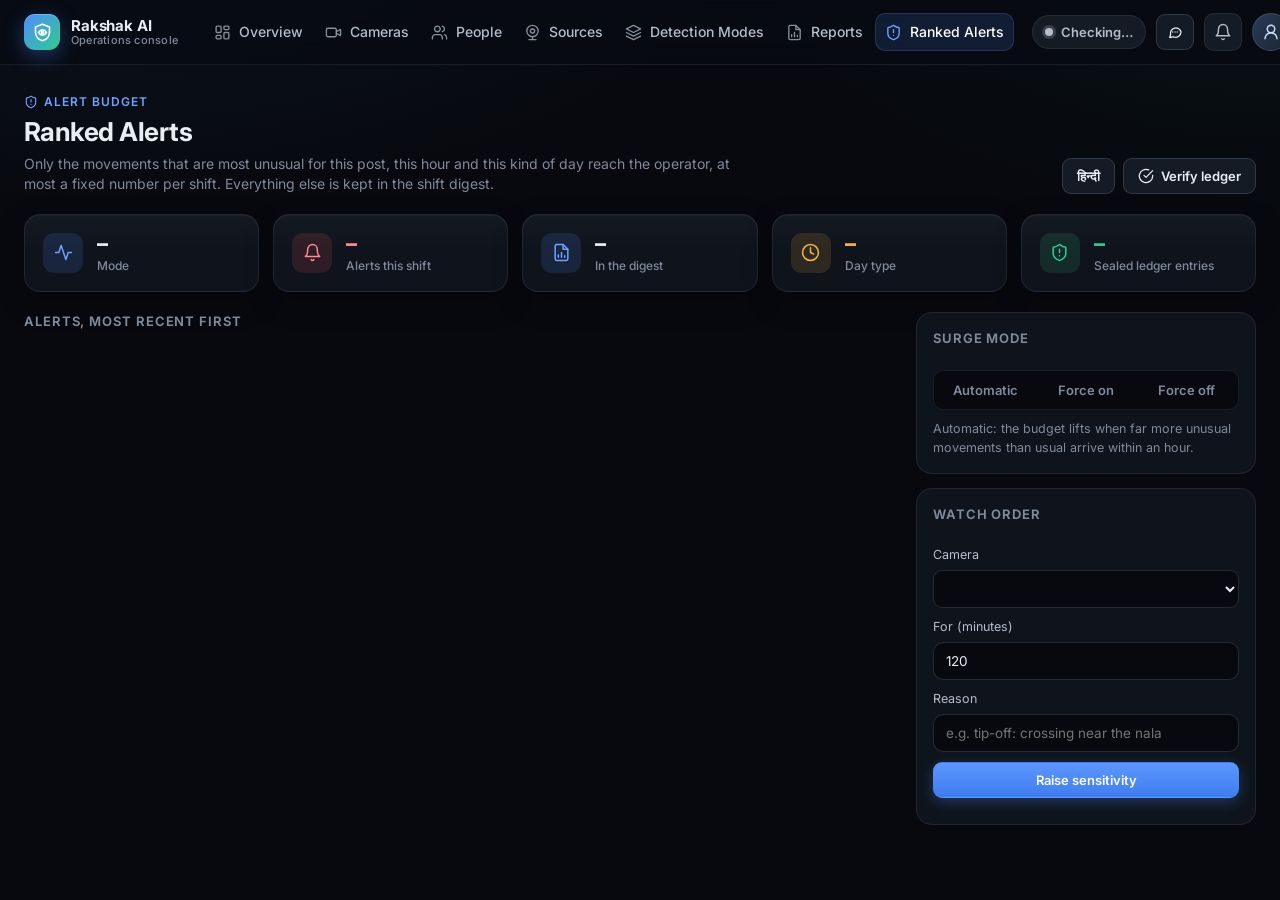
==== commit 0648efdd: "Fix things" ====
--- a/static/decision.html
+++ b/static/decision.html
@@ -11,7 +11,7 @@
   <link rel="stylesheet" href="/static/style.css?v=9">
   <link rel="stylesheet" href="/static/threats.css?v=4">
   <link rel="stylesheet" href="/static/reports.css?v=4">
-  <link rel="stylesheet" href="/static/decision.css?v=3">
+  <link rel="stylesheet" href="/static/decision.css?v=2">
 </head>
 <body>
   <header id="app-nav" data-page="decision"></header>
@@ -26,7 +26,6 @@
       </div>
       <div class="dc-head-actions">
         <button class="btn" type="button" data-lang-toggle>हिन्दी</button>
-        <a class="btn" href="/shift-report" target="_blank" rel="noopener"><span data-i18n>Shift report</span></a>
         <button id="verify" class="btn" type="button"><i data-icon="check"></i><span data-i18n>Verify ledger</span></button>
       </div>
     </div>
@@ -55,9 +54,6 @@
         <h2 class="dc-h" data-i18n>Alerts, most recent first</h2>
         <div id="alerts" class="dc-alerts"></div>
         <p id="empty" class="empty" hidden data-i18n>No alerts yet. In learning mode the system alerts only on virtual-fence crossings.</p>
-        <h2 class="dc-h dc-digest-h" data-i18n>Shift digest: not alerted, highest score first</h2>
-        <ul id="digest" class="dc-digest"></ul>
-        <p id="digest-empty" class="dc-note" data-i18n>Nothing in this shift's digest yet.</p>
       </section>
       <aside class="dc-side">
         <div class="dc-card">
@@ -77,19 +73,13 @@
           <button class="btn primary" type="submit" data-i18n>Raise sensitivity</button>
           <ul id="orders" class="dc-orders"></ul>
         </form>
-        <div class="dc-card">
-          <h2 class="dc-h" data-i18n>Alert latency</h2>
-          <ul id="latency" class="dc-orders"></ul>
-          <p class="dc-note" data-i18n>From the camera frame that triggered the alert. p95 = 95% of alerts were faster.</p>
-          <p class="dc-note"><a href="/verify" target="_blank" rel="noopener" data-i18n>Check an alert SMS (duty phone)</a></p>
-        </div>
         <div id="verify-out" class="dc-card" hidden></div>
       </aside>
     </div>
   </main>
 
-  <script src="/static/nav.js?v=4"></script>
-  <script src="/static/i18n.js?v=2"></script>
-  <script src="/static/decision.js?v=4"></script>
+  <script src="/static/nav.js?v=3"></script>
+  <script src="/static/i18n.js?v=1"></script>
+  <script src="/static/decision.js?v=3"></script>
 </body>
 </html>
--- a/static/style.css
+++ b/static/style.css
@@ -1,445 +1,445 @@
-/* ==========================================================================
-   CCTV Monitor — design system and dashboard styles
-   Tokens · base · app shell (nav) · components · views
-   ========================================================================== */
-
-:root {
-  /* Surfaces */
-  --bg: #07090e;
-  --surface: #0f141c;
-  --surface-2: #151b25;
-  --surface-3: #1c2431;
-  --border: rgba(148, 163, 184, .12);
-  --border-2: rgba(148, 163, 184, .22);
-  /* Text */
-  --text: #e9eef6;
-  --text-2: #b4bdcb;
-  --muted: #7f8a9c;
-  /* Brand and status */
-  --primary: #4d8dff;
-  --primary-hover: #6ea3ff;
-  --primary-soft: rgba(77, 141, 255, .14);
-  --ok: #2ecc8f;
-  --ok-soft: rgba(46, 204, 143, .13);
-  --warn: #f5b544;
-  --warn-soft: rgba(245, 181, 68, .13);
-  --danger: #ff5c63;
-  --danger-soft: rgba(255, 92, 99, .13);
-  --accent: var(--ok);          /* legacy names */
-  --threat: var(--danger);
-  --select: var(--primary);
-  /* Shape */
-  --radius-lg: 16px;
-  --radius: 12px;
-  --radius-sm: 9px;
-  --shadow: 0 1px 0 rgba(255, 255, 255, .03) inset, 0 10px 30px rgba(0, 0, 0, .22);
-  --shadow-lg: 0 24px 60px rgba(0, 0, 0, .5);
-  --ring: 0 0 0 3px rgba(77, 141, 255, .35);
-  --font: "Inter", "Segoe UI", system-ui, -apple-system, Roboto, sans-serif;
-  --mono: "JetBrains Mono", ui-monospace, "Cascadia Mono", Consolas, monospace;
-  --nav-h: 64px;
-  --ease: cubic-bezier(.2, .7, .2, 1);
-  font-family: var(--font);
-  color-scheme: dark;
-  -webkit-font-smoothing: antialiased;
-}
-
-/* ---------- Base ---------- */
-* { box-sizing: border-box; }
-html, body { margin: 0; min-height: 100%; }
-body {
-  background:
-    radial-gradient(1100px 520px at 8% -12%, rgba(77, 141, 255, .09), transparent 60%),
-    radial-gradient(900px 480px at 100% -8%, rgba(46, 204, 143, .05), transparent 60%),
-    var(--bg);
-  background-attachment: fixed;
-  color: var(--text); display: flex; flex-direction: column; font-size: 14px; line-height: 1.45;
-}
-[hidden] { display: none !important; }
-a { color: inherit; }
-button { font-family: inherit; }
-::selection { background: rgba(77, 141, 255, .35); }
-:focus-visible { outline: none; box-shadow: var(--ring); }
-* { scrollbar-width: thin; scrollbar-color: rgba(148, 163, 184, .25) transparent; }
-::-webkit-scrollbar { width: 10px; height: 10px; }
-::-webkit-scrollbar-thumb { background: rgba(148, 163, 184, .22); border-radius: 10px; border: 3px solid transparent; background-clip: padding-box; }
-.ic { width: 18px; height: 18px; flex: none; }
-
-main { flex: 1; min-height: 0; width: 100%; max-width: 1680px; margin: 0 auto; padding: 28px 24px 48px; }
-main > section:not([hidden]) { animation: view-in .35s var(--ease); }
-@keyframes view-in { from { opacity: 0; transform: translateY(6px); } }
-@media (prefers-reduced-motion: reduce) { *, *::before, *::after { animation-duration: .01ms !important; transition-duration: .01ms !important; } }
-
-/* ---------- App shell: navigation ---------- */
-.nav {
-  position: sticky; top: 0; z-index: 40;
-  background: rgba(8, 11, 17, .78); backdrop-filter: saturate(160%) blur(14px); -webkit-backdrop-filter: saturate(160%) blur(14px);
-  border-bottom: 1px solid var(--border);
-}
-.nav-inner { max-width: 1680px; margin: 0 auto; height: var(--nav-h); display: flex; align-items: center; gap: 18px; padding: 0 24px; }
-.nav-brand { display: flex; align-items: center; gap: 11px; text-decoration: none; flex: none; border-radius: 10px; }
-.nav-logo {
-  width: 36px; height: 36px; border-radius: 11px; display: grid; place-items: center; color: #fff;
-  background: linear-gradient(135deg, #4d8dff 0%, #2ecc8f 100%);
-  box-shadow: 0 6px 20px rgba(77, 141, 255, .35), inset 0 1px 0 rgba(255, 255, 255, .25);
-}
-.nav-logo .ic { width: 21px; height: 21px; }
-.nav-title { display: flex; flex-direction: column; font-weight: 700; font-size: 15px; letter-spacing: -.01em; line-height: 1.15; white-space: nowrap; }
-.nav-title small { font-size: 11px; font-weight: 500; color: var(--muted); letter-spacing: .02em; }
-.nav-links { display: flex; gap: 2px; align-items: center; margin-left: 8px; }
-.nav-link {
-  position: relative; display: inline-flex; align-items: center; gap: 8px; height: 38px; padding: 0 12px; border-radius: 10px;
-  color: var(--text-2); font-size: 14px; font-weight: 500; text-decoration: none; white-space: nowrap;
-  transition: color .15s, background .15s;
-}
-.nav-link .ic { width: 17px; height: 17px; opacity: .75; transition: opacity .15s, color .15s; }
-.nav-link:hover { color: var(--text); background: rgba(255, 255, 255, .045); }
-.nav-link:hover .ic { opacity: 1; }
-.nav-link.active { color: #fff; background: var(--primary-soft); box-shadow: inset 0 0 0 1px rgba(77, 141, 255, .22); }
-.nav-link.active .ic { color: var(--primary-hover); opacity: 1; }
-.nav-count {
-  min-width: 20px; height: 20px; padding: 0 6px; border-radius: 10px; font-size: 11px; font-weight: 700;
-  display: inline-grid; place-items: center; background: var(--ok-soft); color: var(--ok);
-}
-.nav-count:empty { display: none; }
-.nav-right { margin-left: auto; display: flex; align-items: center; gap: 10px; }
-
-.sys-status {
-  display: inline-flex; align-items: center; gap: 8px; height: 34px; padding: 0 12px; border-radius: 999px; white-space: nowrap;
-  font-size: 13px; font-weight: 600; background: var(--surface-2); border: 1px solid var(--border); color: var(--text-2);
-}
-.sys-dot { width: 8px; height: 8px; border-radius: 50%; background: currentColor; box-shadow: 0 0 0 3px color-mix(in srgb, currentColor 22%, transparent); }
-.sys-status.ok { color: var(--ok); }
-.sys-status.warn { color: var(--warn); background: var(--warn-soft); border-color: rgba(245, 181, 68, .3); }
-.sys-status.bad { color: #ff8a8f; background: var(--danger-soft); border-color: rgba(255, 92, 99, .4); }
-.sys-status.bad .sys-dot { animation: pulse-dot 1.4s ease-in-out infinite; }
-@keyframes pulse-dot { 50% { box-shadow: 0 0 0 6px rgba(255, 92, 99, 0); transform: scale(1.15); } }
-.conn { font-size: 12px; font-weight: 600; color: var(--muted); white-space: nowrap; }
-.conn.ok { color: var(--ok); }
-.conn.bad { color: var(--danger); }
-.clock { font: 500 13px var(--mono); color: var(--muted); font-variant-numeric: tabular-nums; white-space: nowrap; }
-.icon-btn {
-  position: relative; display: grid; place-items: center; width: 38px; height: 38px; border-radius: 10px; flex: none; padding: 0;
-  background: var(--surface-2); border: 1px solid var(--border); color: var(--text-2); cursor: pointer; text-decoration: none;
-  transition: border-color .15s, color .15s, background .15s;
-}
-.icon-btn:hover { border-color: var(--border-2); color: var(--text); background: var(--surface-3); }
-.icon-btn svg { width: 18px; height: 18px; fill: none; stroke: currentColor; stroke-width: 1.9; stroke-linecap: round; stroke-linejoin: round; }
-.icon-btn.off { color: var(--muted); }
-.icon-btn.blocked { color: var(--warn); border-color: rgba(245, 181, 68, .35); }
-.bell-count {
-  position: absolute; top: -6px; right: -6px; min-width: 19px; height: 19px; padding: 0 5px; border-radius: 10px;
-  font-size: 11px; font-weight: 700; line-height: 19px; text-align: center; background: var(--warn); color: #0b0e13;
-  border: 2px solid var(--bg);
-}
-.bell-count.bad { background: var(--danger); color: #fff; }
-.avatar {
-  flex: none; width: 38px; height: 38px; border-radius: 50%; display: grid; place-items: center; color: #cfe0ff;
-  background: linear-gradient(135deg, #2a3a57, #1b2536); border: 1px solid var(--border-2);
-}
-.avatar .ic { width: 18px; height: 18px; }
-.nav-feedback { height: 38px; border-radius: 10px; color: var(--text-2); }
-.nav-feedback:hover { color: var(--text); }
-@media (max-width: 1600px) { .nav-feedback { width: 38px; padding: 0; } .nav-feedback span { display: none; } }
-.nav-toggle { display: none; }
-.nav-toggle .i-close { display: none; }
-.nav-open .nav-toggle .i-open { display: none; }
-.nav-open .nav-toggle .i-close { display: block; }
-
-@media (max-width: 1440px) { .clock { display: none; } }
-@media (max-width: 1320px) { .conn { display: none; } .nav-link { padding: 0 10px; } }
-@media (max-width: 1200px) {
-  .nav-toggle { display: grid; }
-  .nav-links {
-    position: absolute; top: var(--nav-h); left: 0; right: 0; margin: 0; flex-direction: column; align-items: stretch; gap: 4px;
-    padding: 12px 16px 18px; background: #0a0d13; border-bottom: 1px solid var(--border);
-    box-shadow: var(--shadow-lg); opacity: 0; visibility: hidden; transform: translateY(-8px); pointer-events: none;
-    transition: opacity .2s var(--ease), transform .2s var(--ease), visibility .2s;
-  }
-  .nav-open .nav-links { opacity: 1; visibility: visible; transform: none; pointer-events: auto; }
-  .nav-link { height: 46px; font-size: 15px; padding: 0 14px; }
-  .nav-count { margin-left: auto; }
-}
-@media (max-width: 640px) {
-  .nav-inner { padding: 0 16px; gap: 10px; }
-  .avatar { display: none; }
-  .nav-title small { display: none; }
-  .sys-status { padding: 0 10px; }
-}
-@media (max-width: 420px) { .sys-text { display: none; } .sys-status { width: 34px; justify-content: center; padding: 0; } .nav-title { font-size: 14px; } }
-
-/* ---------- Components ---------- */
-.page-head { display: flex; align-items: flex-end; justify-content: space-between; gap: 16px; flex-wrap: wrap; margin-bottom: 22px; }
-.page-head h1 { margin: 0; font-size: 26px; font-weight: 700; letter-spacing: -.02em; line-height: 1.2; }
-.page-head p { margin: 6px 0 0; color: var(--muted); font-size: 14px; max-width: 720px; }
-.page-meta { display: flex; align-items: center; gap: 10px; flex-wrap: wrap; color: var(--muted); font-size: 13px; }
-.eyebrow { display: inline-flex; align-items: center; gap: 6px; font-size: 12px; font-weight: 600; letter-spacing: .08em; text-transform: uppercase; color: var(--primary-hover); margin-bottom: 6px; }
-.eyebrow .ic { width: 14px; height: 14px; }
-.chip {
-  display: inline-flex; align-items: center; gap: 6px; height: 28px; padding: 0 10px; border-radius: 999px; font-size: 12px; font-weight: 600;
-  background: var(--surface-2); border: 1px solid var(--border); color: var(--text-2); white-space: nowrap;
-}
-.chip .ic { width: 14px; height: 14px; }
-.chip.live { color: var(--ok); }
-.chip.live::before { content: ""; width: 7px; height: 7px; border-radius: 50%; background: var(--ok); animation: live 2s ease-in-out infinite; }
-@keyframes live { 50% { opacity: .35; } }
-
-.card, .panel {
-  background: linear-gradient(180deg, rgba(255, 255, 255, .018), transparent 40%), var(--surface);
-  border: 1px solid var(--border); border-radius: var(--radius-lg); padding: 18px; box-shadow: var(--shadow); min-width: 0;
-}
-.card-head { display: flex; align-items: center; justify-content: space-between; gap: 10px; margin-bottom: 14px; }
-.card-head h2 { margin: 0; font-size: 15px; font-weight: 650; display: flex; align-items: center; gap: 9px; letter-spacing: -.005em; }
-.card-head h2 .ic { width: 17px; height: 17px; color: var(--muted); }
-.card-head a { font-size: 13px; text-decoration: none; color: var(--primary-hover); }
-.card-head a:hover { text-decoration: underline; }
-.panel { display: flex; flex-direction: column; min-height: 0; max-height: calc(100vh - var(--nav-h) - 60px); }
-.panel > h2 { margin: 0 0 14px; font-size: 15px; font-weight: 650; display: flex; align-items: center; gap: 8px; }
-.count { font-size: 12px; font-weight: 600; color: var(--muted); }
-.muted { color: var(--muted); font-size: 12px; }
-.empty { color: var(--muted); font-size: 13px; margin: 6px 0; }
-
-.btn {
-  display: inline-flex; align-items: center; justify-content: center; gap: 7px; height: 36px; padding: 0 14px; border-radius: var(--radius-sm);
-  font: 600 13px var(--font); cursor: pointer; white-space: nowrap; text-decoration: none;
-  background: var(--surface-2); border: 1px solid var(--border-2); color: var(--text);
-  transition: background .15s, border-color .15s, transform .08s, filter .15s;
-}
-.btn:hover { background: var(--surface-3); border-color: rgba(148, 163, 184, .32); }
-.btn:active { transform: translateY(1px); }
-.btn .ic { width: 16px; height: 16px; }
-.btn.primary { background: linear-gradient(180deg, #5b97ff, #3f7df0); border-color: transparent; color: #fff; box-shadow: 0 4px 14px rgba(77, 141, 255, .3); }
-.btn.primary:hover { filter: brightness(1.08); }
-.btn.ok { background: var(--ok-soft); border-color: rgba(46, 204, 143, .4); color: var(--ok); }
-.btn.ok:hover { background: rgba(46, 204, 143, .22); }
-.btn.warn { background: var(--warn-soft); border-color: rgba(245, 181, 68, .4); color: var(--warn); }
-.btn.warn:hover { background: rgba(245, 181, 68, .22); }
-.btn:disabled { opacity: .5; cursor: default; }
-
-.search, .select, .src-field select, .rp-filters select, textarea {
-  font: inherit; font-size: 13px; color: var(--text); background: var(--bg); border: 1px solid var(--border-2);
-  border-radius: var(--radius-sm); transition: border-color .15s, box-shadow .15s;
-}
-.search { width: 100%; height: 38px; padding: 0 12px 0 36px;
-  background: var(--bg) url("data:image/svg+xml,%3Csvg xmlns='http://www.w3.org/2000/svg' viewBox='0 0 24 24' fill='none' stroke='%237f8a9c' stroke-width='2' stroke-linecap='round'%3E%3Ccircle cx='11' cy='11' r='8'/%3E%3Cpath d='m21 21-4.3-4.3'/%3E%3C/svg%3E") no-repeat 12px center / 16px; }
-.search:focus, .select:focus, select:focus, textarea:focus { outline: none; border-color: var(--primary); box-shadow: var(--ring); }
-select { height: 38px; padding: 0 10px; }
-
-.seg { display: flex; gap: 3px; padding: 3px; background: var(--bg); border: 1px solid var(--border); border-radius: 10px; margin: 12px 0 14px; }
-.seg-btn {
-  all: unset; box-sizing: border-box; flex: 1; text-align: center; cursor: pointer; font-size: 13px; font-weight: 600;
-  padding: 7px 10px; border-radius: 7px; color: var(--muted); transition: background .15s, color .15s; white-space: nowrap;
-}
-.seg-btn:hover { color: var(--text); }
-.seg-btn.active { background: var(--surface-3); color: var(--text); box-shadow: 0 1px 2px rgba(0, 0, 0, .3); }
-.seg-btn:focus-visible { box-shadow: var(--ring); }
-
-.pill { display: inline-flex; align-items: center; gap: 6px; height: 26px; padding: 0 10px; border-radius: 999px; font-size: 12px; font-weight: 600; background: var(--surface-2); color: var(--muted); border: 1px solid var(--border); }
-.pill.on { background: var(--ok-soft); color: var(--ok); border-color: rgba(46, 204, 143, .3); }
-
-/* ---------- Camera grid ---------- */
-.group + .group { margin-top: 34px; }
-.group-head { display: flex; align-items: center; gap: 12px; margin: 0 0 14px; flex-wrap: wrap; }
-.group-icon { width: 34px; height: 34px; border-radius: 10px; display: grid; place-items: center; background: var(--surface-2); border: 1px solid var(--border); color: var(--primary-hover); }
-.group-icon .ic { width: 17px; height: 17px; }
-.group-head h2 { margin: 0; font-size: 16px; font-weight: 650; letter-spacing: -.01em; }
-.group-head span { font-size: 13px; color: var(--muted); }
-.grid { display: grid; grid-template-columns: repeat(auto-fill, minmax(min(100%, 300px), 1fr)); gap: 18px; }
-
-.tile {
-  all: unset; box-sizing: border-box; cursor: pointer; display: flex; flex-direction: column; min-width: 0;
-  background: var(--surface); border: 1px solid var(--border); border-radius: var(--radius-lg); overflow: hidden; box-shadow: var(--shadow);
-  transition: transform .2s var(--ease), border-color .2s, box-shadow .2s;
-}
-.tile:hover { transform: translateY(-3px); border-color: var(--border-2); box-shadow: 0 18px 40px rgba(0, 0, 0, .45); }
-.tile:focus-visible { box-shadow: var(--ring); }
-.tile.threat { border-color: rgba(255, 92, 99, .7); box-shadow: 0 0 0 1px rgba(255, 92, 99, .35), 0 0 34px rgba(255, 92, 99, .16); }
-
-.feed { position: relative; aspect-ratio: 16 / 9; background: #04060a; overflow: hidden; }
-.feed canvas { position: absolute; inset: 0; width: 100%; height: 100%; display: block; }
-.feed::after { content: ""; position: absolute; inset: 0; pointer-events: none; background: linear-gradient(180deg, rgba(0, 0, 0, .38), transparent 28%); }
-.feed-time {
-  position: absolute; top: 10px; right: 10px; z-index: 2; padding: 3px 8px; border-radius: 6px;
-  font: 500 11px/1.4 var(--mono); color: #fff; background: rgba(5, 8, 12, .6); backdrop-filter: blur(6px);
-}
-.feed-time:empty { display: none; }
-.alert-badge {
-  position: absolute; top: 10px; left: 10px; z-index: 2; padding: 4px 9px; border-radius: 7px;
-  font-size: 11px; font-weight: 700; color: #fff; background: var(--danger); box-shadow: 0 4px 16px rgba(255, 92, 99, .5);
-  animation: badge 1.6s ease-in-out infinite;
-}
-@keyframes badge { 50% { box-shadow: 0 0 0 5px rgba(255, 92, 99, .18), 0 4px 16px rgba(255, 92, 99, .5); } }
-.tile-foot { display: flex; align-items: center; gap: 9px; padding: 12px 14px; min-width: 0; }
-.live-dot { flex: none; width: 8px; height: 8px; border-radius: 50%; background: var(--ok); box-shadow: 0 0 0 3px rgba(46, 204, 143, .18); }
-.tile-name { font-weight: 600; font-size: 14px; white-space: nowrap; overflow: hidden; text-overflow: ellipsis; }
-.tile-summary { margin-left: auto; color: var(--muted); white-space: nowrap; font-size: 12px; }
-.feed-offline, .src-empty {
-  position: absolute; inset: 0; z-index: 3; display: flex; flex-direction: column; align-items: center; justify-content: center; gap: 4px;
-  color: var(--muted); font-size: 13px; text-align: center; padding: 16px;
-  background: radial-gradient(circle at 50% 40%, #121925, #080b10);
-}
-.feed-offline::before, .src-empty::before {
-  content: ""; width: 44px; height: 44px; margin-bottom: 8px; border-radius: 12px; background: var(--surface-2) no-repeat center / 22px;
-  border: 1px solid var(--border);
-  background-image: url("data:image/svg+xml,%3Csvg xmlns='http://www.w3.org/2000/svg' viewBox='0 0 24 24' fill='none' stroke='%237f8a9c' stroke-width='1.9' stroke-linecap='round' stroke-linejoin='round'%3E%3Cpath d='m2 2 20 20'/%3E%3Cpath d='M7 7H4a2 2 0 0 0-2 2v9a2 2 0 0 0 2 2h12'/%3E%3Cpath d='M9.5 4h5L17 7h3a2 2 0 0 1 2 2v7.5'/%3E%3Cpath d='M14.12 15.12a3 3 0 1 1-4.24-4.24'/%3E%3C/svg%3E");
-}
-.feed-offline b { color: var(--text); font-weight: 600; font-size: 14px; }
-.feed-offline span { font-size: 12px; }
-
-/* ---------- Camera detail ---------- */
-.detail { display: grid; grid-template-columns: minmax(0, 1fr) 380px; gap: 20px; align-items: start; }
-.detail-main { display: flex; flex-direction: column; gap: 16px; min-width: 0; }
-.detail-head { display: flex; align-items: center; gap: 14px; flex-wrap: wrap; }
-.detail-head h1 { margin: 0; font-size: 22px; font-weight: 700; letter-spacing: -.015em; }
-.hint { margin-left: auto; display: inline-flex; align-items: center; gap: 6px; font-size: 13px; color: var(--muted); }
-.hint .ic { width: 15px; height: 15px; }
-#detail-canvas { cursor: crosshair; }
-.back {
-  display: inline-flex; align-items: center; gap: 7px; height: 38px; padding: 0 14px; border-radius: 10px; cursor: pointer;
-  font: 600 13px var(--font); background: var(--surface-2); border: 1px solid var(--border-2); color: var(--text); transition: background .15s;
-}
-.back:hover { background: var(--surface-3); }
-.back .ic { width: 16px; height: 16px; }
-.feed-large { border-radius: var(--radius-lg); border: 1px solid var(--border); box-shadow: var(--shadow); }
-.feed-large .feed-time { top: 14px; right: 14px; font-size: 12px; }
-.feed-large .alert-badge { top: 14px; left: 14px; font-size: 12px; padding: 5px 11px; }
-
-.objects { list-style: none; margin: 0; padding: 0 2px 0 0; overflow-y: auto; display: flex; flex-direction: column; gap: 10px; }
-.obj {
-  display: grid; grid-template-columns: 72px 1fr; gap: 12px; padding: 10px; border-radius: var(--radius);
-  background: var(--surface-2); border: 1px solid var(--border); animation: view-in .3s var(--ease);
-}
-.obj.threat { border-color: rgba(255, 92, 99, .55); background: linear-gradient(90deg, rgba(255, 92, 99, .12), rgba(255, 92, 99, .04)); box-shadow: inset 3px 0 0 var(--danger); }
-.obj img, .obj .noimg { width: 72px; height: 72px; object-fit: cover; border-radius: 9px; background: #000; }
-.obj-body { min-width: 0; }
-.obj-title { display: flex; align-items: baseline; justify-content: space-between; gap: 8px; }
-.obj-name { font-weight: 650; font-size: 14px; }
-.obj.threat .obj-name { color: #ff8a8f; }
-.obj-seen { font-size: 11px; color: var(--muted); white-space: nowrap; }
-.obj-conf { font-size: 12px; color: var(--muted); margin-top: 3px; }
-.obj-conf b { color: var(--text); font-weight: 650; }
-.obj-details { font-size: 12px; color: var(--muted); margin-top: 4px; line-height: 1.45; }
-
-@media (max-width: 1000px) { .detail { grid-template-columns: 1fr; } .panel { max-height: none; } .hint { margin-left: 0; width: 100%; } }
-
-/* ---------- People ---------- */
-.people { display: grid; grid-template-columns: 340px minmax(0, 1fr); gap: 20px; align-items: start; }
-.people-list { max-height: calc(100vh - var(--nav-h) - 60px); position: sticky; top: calc(var(--nav-h) + 20px); }
-.plist { list-style: none; margin: 0; padding: 0; overflow-y: auto; display: flex; flex-direction: column; gap: 2px; }
-.prow {
-  all: unset; box-sizing: border-box; width: 100%; cursor: pointer; display: grid; grid-template-columns: 40px 1fr auto;
-  gap: 11px; align-items: center; padding: 8px 10px; border-radius: 10px; transition: background .15s;
-}
-.prow:hover { background: var(--surface-2); }
-.prow:focus-visible { box-shadow: var(--ring); }
-.prow.selected { background: var(--primary-soft); box-shadow: inset 3px 0 0 var(--primary); }
-.prow img, .prow .noimg { width: 40px; height: 40px; border-radius: 10px; object-fit: cover; background: #000; border: 1px solid var(--border); }
-.prow-id { font: 600 13px/1.2 var(--mono); }
-.prow-loc { font-size: 12px; color: var(--muted); margin-top: 3px; white-space: nowrap; overflow: hidden; text-overflow: ellipsis; }
-.prow-status { font-size: 11px; color: var(--muted); white-space: nowrap; display: flex; align-items: center; gap: 6px; }
-.dot { width: 7px; height: 7px; border-radius: 50%; background: #566174; flex: none; }
-.dot.on { background: var(--ok); box-shadow: 0 0 0 3px rgba(46, 204, 143, .18); }
-
-.person-empty {
-  display: grid; place-items: center; min-height: 420px; border: 1px dashed var(--border-2); border-radius: var(--radius-lg);
-  color: var(--muted); font-size: 14px; text-align: center; padding: 24px;
-  background: radial-gradient(circle at 50% 35%, rgba(77, 141, 255, .06), transparent 60%);
-}
-.person-empty p::before {
-  content: ""; display: block; width: 52px; height: 52px; margin: 0 auto 14px; border-radius: 14px; background: var(--surface-2) no-repeat center / 24px;
-  border: 1px solid var(--border);
-  background-image: url("data:image/svg+xml,%3Csvg xmlns='http://www.w3.org/2000/svg' viewBox='0 0 24 24' fill='none' stroke='%236ea3ff' stroke-width='1.9' stroke-linecap='round' stroke-linejoin='round'%3E%3Ccircle cx='6' cy='19' r='3'/%3E%3Cpath d='M9 19h8.5a3.5 3.5 0 0 0 0-7h-11a3.5 3.5 0 0 1 0-7H15'/%3E%3Ccircle cx='18' cy='5' r='3'/%3E%3C/svg%3E");
-}
-.person { display: flex; flex-direction: column; gap: 18px; min-width: 0; }
-.person-head { display: flex; gap: 18px; align-items: center; padding: 18px; background: var(--surface); border: 1px solid var(--border); border-radius: var(--radius-lg); box-shadow: var(--shadow); }
-.p-photo { width: 84px; height: 84px; border-radius: 14px; object-fit: cover; background: #000; border: 1px solid var(--border-2); flex: none; }
-.p-title { min-width: 0; }
-.p-id-row { display: flex; align-items: center; gap: 12px; flex-wrap: wrap; }
-.p-id-row h1 { margin: 0; font: 700 24px/1.2 var(--mono); letter-spacing: -.02em; }
-.p-meta { font-size: 13px; color: var(--muted); margin-top: 5px; }
-.route { display: flex; flex-wrap: wrap; align-items: center; gap: 6px; margin-top: 10px; font-size: 13px; }
-.route .stop { padding: 3px 10px; border-radius: 8px; background: var(--surface-2); border: 1px solid var(--border); font-weight: 500; }
-.route .stop.now { border-color: rgba(77, 141, 255, .5); background: var(--primary-soft); color: var(--primary-hover); }
-.route .arrow { color: var(--muted); }
-.person-body { display: grid; grid-template-columns: minmax(0, 1.6fr) minmax(280px, 1fr); gap: 18px; align-items: start; }
-.p-loc { display: flex; align-items: baseline; gap: 10px; margin-bottom: 12px; flex-wrap: wrap; }
-.p-loc-name { font-size: 22px; font-weight: 700; letter-spacing: -.015em; }
-.feed-person { border-radius: var(--radius); }
-.feed-note {
-  position: absolute; left: 10px; bottom: 10px; z-index: 2; padding: 4px 9px; border-radius: 7px;
-  font-size: 12px; color: #fff; background: rgba(5, 8, 12, .7); backdrop-filter: blur(6px);
-}
-.journey { list-style: none; margin: 0; padding: 0; max-height: calc(100vh - 300px); overflow-y: auto; }
-.jstep { display: grid; grid-template-columns: 62px 1fr; gap: 12px; }
-.jtime { font: 12px/1.3 var(--mono); color: var(--muted); padding-top: 12px; text-align: right; }
-.jnode { border: 1px solid var(--border); background: var(--surface-2); border-radius: 10px; padding: 10px 12px; }
-.jstep.now .jnode { border-color: rgba(77, 141, 255, .5); background: var(--primary-soft); }
-.jloc { font-weight: 650; font-size: 14px; display: flex; align-items: center; gap: 8px; }
-.jnow { font-size: 10px; font-weight: 800; letter-spacing: .06em; color: var(--primary-hover); background: rgba(77, 141, 255, .18); padding: 2px 6px; border-radius: 5px; }
-.jcam { font-size: 12px; color: var(--muted); margin-top: 3px; }
-.jlink { display: grid; grid-template-columns: 62px 1fr; gap: 12px; }
-.jlink span:last-child { font-size: 11px; color: var(--muted); padding: 7px 0 7px 16px; margin-left: 20px; border-left: 2px dashed var(--border-2); }
-@media (max-width: 1250px) { .person-body { grid-template-columns: 1fr; } }
-@media (max-width: 900px) {
-  .people { grid-template-columns: 1fr; }
-  .people-list { position: static; max-height: 55vh; }
-  .person, .person-empty { order: -1; }
-  .person-empty { min-height: 200px; }
-}
-
-/* ---------- Camera sources ---------- */
-.sources { display: grid; gap: 20px; align-items: start; grid-template-columns: 360px minmax(0, 1fr) 340px; grid-template-areas: "list stage panel"; }
-.src-list { grid-area: list; display: flex; flex-direction: column; gap: 12px; min-width: 0; }
-.src-stage { grid-area: stage; display: flex; flex-direction: column; gap: 14px; min-width: 0; }
-.src-panel { grid-area: panel; }
-@media (max-width: 1400px) {
-  .sources { grid-template-columns: 340px minmax(0, 1fr); grid-template-areas: "list stage" "list panel"; }
-  .src-panel { max-height: 460px; }
-}
-@media (max-width: 900px) { .sources { grid-template-columns: 1fr; grid-template-areas: "list" "stage" "panel"; } }
-.src-intro h1 { margin: 0 0 6px; font-size: 22px; font-weight: 700; letter-spacing: -.015em; }
-.src-intro p { margin: 0 0 6px; font-size: 13px; line-height: 1.55; color: var(--muted); }
-.src-intro b { color: var(--text); font-weight: 600; }
-.src-card { background: var(--surface); border: 1px solid var(--border); border-radius: var(--radius-lg); overflow: hidden; box-shadow: var(--shadow); transition: border-color .2s, box-shadow .2s; }
-.src-card:hover { border-color: var(--border-2); }
-.src-card.selected { border-color: rgba(77, 141, 255, .5); box-shadow: 0 0 0 1px rgba(77, 141, 255, .25), var(--shadow); }
-.src-head { all: unset; box-sizing: border-box; width: 100%; cursor: pointer; display: flex; align-items: center; gap: 12px; padding: 14px 16px; }
-.src-head:focus-visible { box-shadow: inset var(--ring); }
-.src-icon { flex: none; width: 40px; height: 40px; border-radius: 11px; display: grid; place-items: center; background: var(--surface-2); color: var(--text-2); border: 1px solid var(--border); transition: all .2s; }
-.src-card.connected .src-icon { background: var(--ok-soft); color: var(--ok); border-color: rgba(46, 204, 143, .3); }
-.src-icon svg { width: 19px; height: 19px; fill: none; stroke: currentColor; stroke-width: 1.9; stroke-linecap: round; stroke-linejoin: round; }
-.src-title { display: flex; flex-direction: column; gap: 3px; min-width: 0; }
-.src-name { font-weight: 650; font-size: 15px; }
-.src-state { font-size: 12px; color: var(--muted); white-space: nowrap; overflow: hidden; text-overflow: ellipsis; display: inline-flex; align-items: center; gap: 6px; }
-.src-state::before { content: ""; width: 7px; height: 7px; border-radius: 50%; background: #566174; flex: none; }
-.src-state.on { color: var(--ok); }
-.src-state.on::before { background: var(--ok); box-shadow: 0 0 0 3px rgba(46, 204, 143, .2); }
-.src-body { padding: 0 16px 16px; display: flex; flex-direction: column; gap: 12px; }
-.src-field { display: flex; flex-direction: column; gap: 6px; font-size: 12px; font-weight: 600; color: var(--muted); }
-.src-field select { min-width: 0; }
-.src-actions { display: flex; flex-wrap: wrap; gap: 8px; }
-.src-msg { margin: 0; font-size: 12px; line-height: 1.5; color: var(--muted); }
-.src-msg.bad { color: #ff8a8f; }
-.src-hint { margin: 0; font-size: 12px; line-height: 1.55; color: var(--muted); padding: 10px 12px; border-radius: 10px; background: var(--bg); border: 1px solid var(--border); }
-.src-hint b { color: var(--text); font-weight: 600; }
-.qr-box { display: grid; grid-template-columns: 150px 1fr; gap: 14px; align-items: start; padding: 14px; border-radius: 12px; background: var(--bg); border: 1px solid var(--border); animation: view-in .3s var(--ease); }
-.qr-box img { width: 150px; height: 150px; border-radius: 10px; background: #fff; padding: 4px; }
-.qr-box ol { margin: 0; padding-left: 18px; font-size: 12px; line-height: 1.55; color: var(--muted); }
-.qr-box li + li { margin-top: 5px; }
-.qr-box b { color: var(--text); font-weight: 600; }
-.qr-url { grid-column: 1 / -1; font: 11px/1.4 var(--mono); color: var(--muted); word-break: break-all; }
-@media (max-width: 440px) { .qr-box { grid-template-columns: 1fr; justify-items: center; } }
-.usb-help { font-size: 12px; line-height: 1.55; color: var(--muted); background: var(--bg); border: 1px solid var(--border); border-radius: 10px; padding: 12px 14px; }
-.usb-help > b { color: var(--text); }
-.usb-help ol { margin: 6px 0; padding-left: 18px; }
-.usb-help li b, .usb-help span b { color: var(--text); font-weight: 600; }
-.feed.threat { box-shadow: 0 0 0 2px var(--danger), 0 0 36px rgba(255, 92, 99, .2); }
-
-/* ---------- Responsive base ---------- */
-@media (max-width: 900px) { main { padding: 22px 16px 40px; } .page-head h1 { font-size: 22px; } }
-@media (max-width: 560px) {
-  .grid { gap: 14px; }
-  .page-head { margin-bottom: 16px; }
-  .detail-head h1 { font-size: 19px; }
-  .person-head { flex-direction: column; align-items: flex-start; }
-}
+/* ==========================================================================
+   CCTV Monitor — design system and dashboard styles
+   Tokens · base · app shell (nav) · components · views
+   ========================================================================== */
+
+:root {
+  /* Surfaces */
+  --bg: #07090e;
+  --surface: #0f141c;
+  --surface-2: #151b25;
+  --surface-3: #1c2431;
+  --border: rgba(148, 163, 184, .12);
+  --border-2: rgba(148, 163, 184, .22);
+  /* Text */
+  --text: #e9eef6;
+  --text-2: #b4bdcb;
+  --muted: #7f8a9c;
+  /* Brand and status */
+  --primary: #4d8dff;
+  --primary-hover: #6ea3ff;
+  --primary-soft: rgba(77, 141, 255, .14);
+  --ok: #2ecc8f;
+  --ok-soft: rgba(46, 204, 143, .13);
+  --warn: #f5b544;
+  --warn-soft: rgba(245, 181, 68, .13);
+  --danger: #ff5c63;
+  --danger-soft: rgba(255, 92, 99, .13);
+  --accent: var(--ok);          /* legacy names */
+  --threat: var(--danger);
+  --select: var(--primary);
+  /* Shape */
+  --radius-lg: 16px;
+  --radius: 12px;
+  --radius-sm: 9px;
+  --shadow: 0 1px 0 rgba(255, 255, 255, .03) inset, 0 10px 30px rgba(0, 0, 0, .22);
+  --shadow-lg: 0 24px 60px rgba(0, 0, 0, .5);
+  --ring: 0 0 0 3px rgba(77, 141, 255, .35);
+  --font: "Inter", "Segoe UI", system-ui, -apple-system, Roboto, sans-serif;
+  --mono: "JetBrains Mono", ui-monospace, "Cascadia Mono", Consolas, monospace;
+  --nav-h: 64px;
+  --ease: cubic-bezier(.2, .7, .2, 1);
+  font-family: var(--font);
+  color-scheme: dark;
+  -webkit-font-smoothing: antialiased;
+}
+
+/* ---------- Base ---------- */
+* { box-sizing: border-box; }
+html, body { margin: 0; min-height: 100%; }
+body {
+  background:
+    radial-gradient(1100px 520px at 8% -12%, rgba(77, 141, 255, .09), transparent 60%),
+    radial-gradient(900px 480px at 100% -8%, rgba(46, 204, 143, .05), transparent 60%),
+    var(--bg);
+  background-attachment: fixed;
+  color: var(--text); display: flex; flex-direction: column; font-size: 14px; line-height: 1.45;
+}
+[hidden] { display: none !important; }
+a { color: inherit; }
+button { font-family: inherit; }
+::selection { background: rgba(77, 141, 255, .35); }
+:focus-visible { outline: none; box-shadow: var(--ring); }
+* { scrollbar-width: thin; scrollbar-color: rgba(148, 163, 184, .25) transparent; }
+::-webkit-scrollbar { width: 10px; height: 10px; }
+::-webkit-scrollbar-thumb { background: rgba(148, 163, 184, .22); border-radius: 10px; border: 3px solid transparent; background-clip: padding-box; }
+.ic { width: 18px; height: 18px; flex: none; }
+
+main { flex: 1; min-height: 0; width: 100%; max-width: 1680px; margin: 0 auto; padding: 28px 24px 48px; }
+main > section:not([hidden]) { animation: view-in .35s var(--ease); }
+@keyframes view-in { from { opacity: 0; transform: translateY(6px); } }
+@media (prefers-reduced-motion: reduce) { *, *::before, *::after { animation-duration: .01ms !important; transition-duration: .01ms !important; } }
+
+/* ---------- App shell: navigation ---------- */
+.nav {
+  position: sticky; top: 0; z-index: 40;
+  background: rgba(8, 11, 17, .78); backdrop-filter: saturate(160%) blur(14px); -webkit-backdrop-filter: saturate(160%) blur(14px);
+  border-bottom: 1px solid var(--border);
+}
+.nav-inner { max-width: 1680px; margin: 0 auto; height: var(--nav-h); display: flex; align-items: center; gap: 18px; padding: 0 24px; }
+.nav-brand { display: flex; align-items: center; gap: 11px; text-decoration: none; flex: none; border-radius: 10px; }
+.nav-logo {
+  width: 36px; height: 36px; border-radius: 11px; display: grid; place-items: center; color: #fff;
+  background: linear-gradient(135deg, #4d8dff 0%, #2ecc8f 100%);
+  box-shadow: 0 6px 20px rgba(77, 141, 255, .35), inset 0 1px 0 rgba(255, 255, 255, .25);
+}
+.nav-logo .ic { width: 21px; height: 21px; }
+.nav-title { display: flex; flex-direction: column; font-weight: 700; font-size: 15px; letter-spacing: -.01em; line-height: 1.15; white-space: nowrap; }
+.nav-title small { font-size: 11px; font-weight: 500; color: var(--muted); letter-spacing: .02em; }
+.nav-links { display: flex; gap: 2px; align-items: center; margin-left: 8px; }
+.nav-link {
+  position: relative; display: inline-flex; align-items: center; gap: 8px; height: 38px; padding: 0 12px; border-radius: 10px;
+  color: var(--text-2); font-size: 14px; font-weight: 500; text-decoration: none; white-space: nowrap;
+  transition: color .15s, background .15s;
+}
+.nav-link .ic { width: 17px; height: 17px; opacity: .75; transition: opacity .15s, color .15s; }
+.nav-link:hover { color: var(--text); background: rgba(255, 255, 255, .045); }
+.nav-link:hover .ic { opacity: 1; }
+.nav-link.active { color: #fff; background: var(--primary-soft); box-shadow: inset 0 0 0 1px rgba(77, 141, 255, .22); }
+.nav-link.active .ic { color: var(--primary-hover); opacity: 1; }
+.nav-count {
+  min-width: 20px; height: 20px; padding: 0 6px; border-radius: 10px; font-size: 11px; font-weight: 700;
+  display: inline-grid; place-items: center; background: var(--ok-soft); color: var(--ok);
+}
+.nav-count:empty { display: none; }
+.nav-right { margin-left: auto; display: flex; align-items: center; gap: 10px; }
+
+.sys-status {
+  display: inline-flex; align-items: center; gap: 8px; height: 34px; padding: 0 12px; border-radius: 999px; white-space: nowrap;
+  font-size: 13px; font-weight: 600; background: var(--surface-2); border: 1px solid var(--border); color: var(--text-2);
+}
+.sys-dot { width: 8px; height: 8px; border-radius: 50%; background: currentColor; box-shadow: 0 0 0 3px color-mix(in srgb, currentColor 22%, transparent); }
+.sys-status.ok { color: var(--ok); }
+.sys-status.warn { color: var(--warn); background: var(--warn-soft); border-color: rgba(245, 181, 68, .3); }
+.sys-status.bad { color: #ff8a8f; background: var(--danger-soft); border-color: rgba(255, 92, 99, .4); }
+.sys-status.bad .sys-dot { animation: pulse-dot 1.4s ease-in-out infinite; }
+@keyframes pulse-dot { 50% { box-shadow: 0 0 0 6px rgba(255, 92, 99, 0); transform: scale(1.15); } }
+.conn { font-size: 12px; font-weight: 600; color: var(--muted); white-space: nowrap; }
+.conn.ok { color: var(--ok); }
+.conn.bad { color: var(--danger); }
+.clock { font: 500 13px var(--mono); color: var(--muted); font-variant-numeric: tabular-nums; white-space: nowrap; }
+.icon-btn {
+  position: relative; display: grid; place-items: center; width: 38px; height: 38px; border-radius: 10px; flex: none; padding: 0;
+  background: var(--surface-2); border: 1px solid var(--border); color: var(--text-2); cursor: pointer; text-decoration: none;
+  transition: border-color .15s, color .15s, background .15s;
+}
+.icon-btn:hover { border-color: var(--border-2); color: var(--text); background: var(--surface-3); }
+.icon-btn svg { width: 18px; height: 18px; fill: none; stroke: currentColor; stroke-width: 1.9; stroke-linecap: round; stroke-linejoin: round; }
+.icon-btn.off { color: var(--muted); }
+.icon-btn.blocked { color: var(--warn); border-color: rgba(245, 181, 68, .35); }
+.bell-count {
+  position: absolute; top: -6px; right: -6px; min-width: 19px; height: 19px; padding: 0 5px; border-radius: 10px;
+  font-size: 11px; font-weight: 700; line-height: 19px; text-align: center; background: var(--warn); color: #0b0e13;
+  border: 2px solid var(--bg);
+}
+.bell-count.bad { background: var(--danger); color: #fff; }
+.avatar {
+  flex: none; width: 38px; height: 38px; border-radius: 50%; display: grid; place-items: center; color: #cfe0ff;
+  background: linear-gradient(135deg, #2a3a57, #1b2536); border: 1px solid var(--border-2);
+}
+.avatar .ic { width: 18px; height: 18px; }
+.nav-feedback { height: 38px; border-radius: 10px; color: var(--text-2); }
+.nav-feedback:hover { color: var(--text); }
+@media (max-width: 1600px) { .nav-feedback { width: 38px; padding: 0; } .nav-feedback span { display: none; } }
+.nav-toggle { display: none; }
+.nav-toggle .i-close { display: none; }
+.nav-open .nav-toggle .i-open { display: none; }
+.nav-open .nav-toggle .i-close { display: block; }
+
+@media (max-width: 1440px) { .clock { display: none; } }
+@media (max-width: 1320px) { .conn { display: none; } .nav-link { padding: 0 10px; } }
+@media (max-width: 1200px) {
+  .nav-toggle { display: grid; }
+  .nav-links {
+    position: absolute; top: var(--nav-h); left: 0; right: 0; margin: 0; flex-direction: column; align-items: stretch; gap: 4px;
+    padding: 12px 16px 18px; background: #0a0d13; border-bottom: 1px solid var(--border);
+    box-shadow: var(--shadow-lg); opacity: 0; visibility: hidden; transform: translateY(-8px); pointer-events: none;
+    transition: opacity .2s var(--ease), transform .2s var(--ease), visibility .2s;
+  }
+  .nav-open .nav-links { opacity: 1; visibility: visible; transform: none; pointer-events: auto; }
+  .nav-link { height: 46px; font-size: 15px; padding: 0 14px; }
+  .nav-count { margin-left: auto; }
+}
+@media (max-width: 640px) {
+  .nav-inner { padding: 0 16px; gap: 10px; }
+  .avatar { display: none; }
+  .nav-title small { display: none; }
+  .sys-status { padding: 0 10px; }
+}
+@media (max-width: 420px) { .sys-text { display: none; } .sys-status { width: 34px; justify-content: center; padding: 0; } .nav-title { font-size: 14px; } }
+
+/* ---------- Components ---------- */
+.page-head { display: flex; align-items: flex-end; justify-content: space-between; gap: 16px; flex-wrap: wrap; margin-bottom: 22px; }
+.page-head h1 { margin: 0; font-size: 26px; font-weight: 700; letter-spacing: -.02em; line-height: 1.2; }
+.page-head p { margin: 6px 0 0; color: var(--muted); font-size: 14px; max-width: 720px; }
+.page-meta { display: flex; align-items: center; gap: 10px; flex-wrap: wrap; color: var(--muted); font-size: 13px; }
+.eyebrow { display: inline-flex; align-items: center; gap: 6px; font-size: 12px; font-weight: 600; letter-spacing: .08em; text-transform: uppercase; color: var(--primary-hover); margin-bottom: 6px; }
+.eyebrow .ic { width: 14px; height: 14px; }
+.chip {
+  display: inline-flex; align-items: center; gap: 6px; height: 28px; padding: 0 10px; border-radius: 999px; font-size: 12px; font-weight: 600;
+  background: var(--surface-2); border: 1px solid var(--border); color: var(--text-2); white-space: nowrap;
+}
+.chip .ic { width: 14px; height: 14px; }
+.chip.live { color: var(--ok); }
+.chip.live::before { content: ""; width: 7px; height: 7px; border-radius: 50%; background: var(--ok); animation: live 2s ease-in-out infinite; }
+@keyframes live { 50% { opacity: .35; } }
+
+.card, .panel {
+  background: linear-gradient(180deg, rgba(255, 255, 255, .018), transparent 40%), var(--surface);
+  border: 1px solid var(--border); border-radius: var(--radius-lg); padding: 18px; box-shadow: var(--shadow); min-width: 0;
+}
+.card-head { display: flex; align-items: center; justify-content: space-between; gap: 10px; margin-bottom: 14px; }
+.card-head h2 { margin: 0; font-size: 15px; font-weight: 650; display: flex; align-items: center; gap: 9px; letter-spacing: -.005em; }
+.card-head h2 .ic { width: 17px; height: 17px; color: var(--muted); }
+.card-head a { font-size: 13px; text-decoration: none; color: var(--primary-hover); }
+.card-head a:hover { text-decoration: underline; }
+.panel { display: flex; flex-direction: column; min-height: 0; max-height: calc(100vh - var(--nav-h) - 60px); }
+.panel > h2 { margin: 0 0 14px; font-size: 15px; font-weight: 650; display: flex; align-items: center; gap: 8px; }
+.count { font-size: 12px; font-weight: 600; color: var(--muted); }
+.muted { color: var(--muted); font-size: 12px; }
+.empty { color: var(--muted); font-size: 13px; margin: 6px 0; }
+
+.btn {
+  display: inline-flex; align-items: center; justify-content: center; gap: 7px; height: 36px; padding: 0 14px; border-radius: var(--radius-sm);
+  font: 600 13px var(--font); cursor: pointer; white-space: nowrap; text-decoration: none;
+  background: var(--surface-2); border: 1px solid var(--border-2); color: var(--text);
+  transition: background .15s, border-color .15s, transform .08s, filter .15s;
+}
+.btn:hover { background: var(--surface-3); border-color: rgba(148, 163, 184, .32); }
+.btn:active { transform: translateY(1px); }
+.btn .ic { width: 16px; height: 16px; }
+.btn.primary { background: linear-gradient(180deg, #5b97ff, #3f7df0); border-color: transparent; color: #fff; box-shadow: 0 4px 14px rgba(77, 141, 255, .3); }
+.btn.primary:hover { filter: brightness(1.08); }
+.btn.ok { background: var(--ok-soft); border-color: rgba(46, 204, 143, .4); color: var(--ok); }
+.btn.ok:hover { background: rgba(46, 204, 143, .22); }
+.btn.warn { background: var(--warn-soft); border-color: rgba(245, 181, 68, .4); color: var(--warn); }
+.btn.warn:hover { background: rgba(245, 181, 68, .22); }
+.btn:disabled { opacity: .5; cursor: default; }
+
+.search, .select, .src-field select, .rp-filters select, textarea {
+  font: inherit; font-size: 13px; color: var(--text); background: var(--bg); border: 1px solid var(--border-2);
+  border-radius: var(--radius-sm); transition: border-color .15s, box-shadow .15s;
+}
+.search { width: 100%; height: 38px; padding: 0 12px 0 36px;
+  background: var(--bg) url("data:image/svg+xml,%3Csvg xmlns='http://www.w3.org/2000/svg' viewBox='0 0 24 24' fill='none' stroke='%237f8a9c' stroke-width='2' stroke-linecap='round'%3E%3Ccircle cx='11' cy='11' r='8'/%3E%3Cpath d='m21 21-4.3-4.3'/%3E%3C/svg%3E") no-repeat 12px center / 16px; }
+.search:focus, .select:focus, select:focus, textarea:focus { outline: none; border-color: var(--primary); box-shadow: var(--ring); }
+select { height: 38px; padding: 0 10px; }
+
+.seg { display: flex; gap: 3px; padding: 3px; background: var(--bg); border: 1px solid var(--border); border-radius: 10px; margin: 12px 0 14px; }
+.seg-btn {
+  all: unset; box-sizing: border-box; flex: 1; text-align: center; cursor: pointer; font-size: 13px; font-weight: 600;
+  padding: 7px 10px; border-radius: 7px; color: var(--muted); transition: background .15s, color .15s; white-space: nowrap;
+}
+.seg-btn:hover { color: var(--text); }
+.seg-btn.active { background: var(--surface-3); color: var(--text); box-shadow: 0 1px 2px rgba(0, 0, 0, .3); }
+.seg-btn:focus-visible { box-shadow: var(--ring); }
+
+.pill { display: inline-flex; align-items: center; gap: 6px; height: 26px; padding: 0 10px; border-radius: 999px; font-size: 12px; font-weight: 600; background: var(--surface-2); color: var(--muted); border: 1px solid var(--border); }
+.pill.on { background: var(--ok-soft); color: var(--ok); border-color: rgba(46, 204, 143, .3); }
+
+/* ---------- Camera grid ---------- */
+.group + .group { margin-top: 34px; }
+.group-head { display: flex; align-items: center; gap: 12px; margin: 0 0 14px; flex-wrap: wrap; }
+.group-icon { width: 34px; height: 34px; border-radius: 10px; display: grid; place-items: center; background: var(--surface-2); border: 1px solid var(--border); color: var(--primary-hover); }
+.group-icon .ic { width: 17px; height: 17px; }
+.group-head h2 { margin: 0; font-size: 16px; font-weight: 650; letter-spacing: -.01em; }
+.group-head span { font-size: 13px; color: var(--muted); }
+.grid { display: grid; grid-template-columns: repeat(auto-fill, minmax(min(100%, 300px), 1fr)); gap: 18px; }
+
+.tile {
+  all: unset; box-sizing: border-box; cursor: pointer; display: flex; flex-direction: column; min-width: 0;
+  background: var(--surface); border: 1px solid var(--border); border-radius: var(--radius-lg); overflow: hidden; box-shadow: var(--shadow);
+  transition: transform .2s var(--ease), border-color .2s, box-shadow .2s;
+}
+.tile:hover { transform: translateY(-3px); border-color: var(--border-2); box-shadow: 0 18px 40px rgba(0, 0, 0, .45); }
+.tile:focus-visible { box-shadow: var(--ring); }
+.tile.threat { border-color: rgba(255, 92, 99, .7); box-shadow: 0 0 0 1px rgba(255, 92, 99, .35), 0 0 34px rgba(255, 92, 99, .16); }
+
+.feed { position: relative; aspect-ratio: 16 / 9; background: #04060a; overflow: hidden; }
+.feed canvas { position: absolute; inset: 0; width: 100%; height: 100%; display: block; }
+.feed::after { content: ""; position: absolute; inset: 0; pointer-events: none; background: linear-gradient(180deg, rgba(0, 0, 0, .38), transparent 28%); }
+.feed-time {
+  position: absolute; top: 10px; right: 10px; z-index: 2; padding: 3px 8px; border-radius: 6px;
+  font: 500 11px/1.4 var(--mono); color: #fff; background: rgba(5, 8, 12, .6); backdrop-filter: blur(6px);
+}
+.feed-time:empty { display: none; }
+.alert-badge {
+  position: absolute; top: 10px; left: 10px; z-index: 2; padding: 4px 9px; border-radius: 7px;
+  font-size: 11px; font-weight: 700; color: #fff; background: var(--danger); box-shadow: 0 4px 16px rgba(255, 92, 99, .5);
+  animation: badge 1.6s ease-in-out infinite;
+}
+@keyframes badge { 50% { box-shadow: 0 0 0 5px rgba(255, 92, 99, .18), 0 4px 16px rgba(255, 92, 99, .5); } }
+.tile-foot { display: flex; align-items: center; gap: 9px; padding: 12px 14px; min-width: 0; }
+.live-dot { flex: none; width: 8px; height: 8px; border-radius: 50%; background: var(--ok); box-shadow: 0 0 0 3px rgba(46, 204, 143, .18); }
+.tile-name { font-weight: 600; font-size: 14px; white-space: nowrap; overflow: hidden; text-overflow: ellipsis; }
+.tile-summary { margin-left: auto; color: var(--muted); white-space: nowrap; font-size: 12px; }
+.feed-offline, .src-empty {
+  position: absolute; inset: 0; z-index: 3; display: flex; flex-direction: column; align-items: center; justify-content: center; gap: 4px;
+  color: var(--muted); font-size: 13px; text-align: center; padding: 16px;
+  background: radial-gradient(circle at 50% 40%, #121925, #080b10);
+}
+.feed-offline::before, .src-empty::before {
+  content: ""; width: 44px; height: 44px; margin-bottom: 8px; border-radius: 12px; background: var(--surface-2) no-repeat center / 22px;
+  border: 1px solid var(--border);
+  background-image: url("data:image/svg+xml,%3Csvg xmlns='http://www.w3.org/2000/svg' viewBox='0 0 24 24' fill='none' stroke='%237f8a9c' stroke-width='1.9' stroke-linecap='round' stroke-linejoin='round'%3E%3Cpath d='m2 2 20 20'/%3E%3Cpath d='M7 7H4a2 2 0 0 0-2 2v9a2 2 0 0 0 2 2h12'/%3E%3Cpath d='M9.5 4h5L17 7h3a2 2 0 0 1 2 2v7.5'/%3E%3Cpath d='M14.12 15.12a3 3 0 1 1-4.24-4.24'/%3E%3C/svg%3E");
+}
+.feed-offline b { color: var(--text); font-weight: 600; font-size: 14px; }
+.feed-offline span { font-size: 12px; }
+
+/* ---------- Camera detail ---------- */
+.detail { display: grid; grid-template-columns: minmax(0, 1fr) 380px; gap: 20px; align-items: start; }
+.detail-main { display: flex; flex-direction: column; gap: 16px; min-width: 0; }
+.detail-head { display: flex; align-items: center; gap: 14px; flex-wrap: wrap; }
+.detail-head h1 { margin: 0; font-size: 22px; font-weight: 700; letter-spacing: -.015em; }
+.hint { margin-left: auto; display: inline-flex; align-items: center; gap: 6px; font-size: 13px; color: var(--muted); }
+.hint .ic { width: 15px; height: 15px; }
+#detail-canvas { cursor: crosshair; }
+.back {
+  display: inline-flex; align-items: center; gap: 7px; height: 38px; padding: 0 14px; border-radius: 10px; cursor: pointer;
+  font: 600 13px var(--font); background: var(--surface-2); border: 1px solid var(--border-2); color: var(--text); transition: background .15s;
+}
+.back:hover { background: var(--surface-3); }
+.back .ic { width: 16px; height: 16px; }
+.feed-large { border-radius: var(--radius-lg); border: 1px solid var(--border); box-shadow: var(--shadow); }
+.feed-large .feed-time { top: 14px; right: 14px; font-size: 12px; }
+.feed-large .alert-badge { top: 14px; left: 14px; font-size: 12px; padding: 5px 11px; }
+
+.objects { list-style: none; margin: 0; padding: 0 2px 0 0; overflow-y: auto; display: flex; flex-direction: column; gap: 10px; }
+.obj {
+  display: grid; grid-template-columns: 72px 1fr; gap: 12px; padding: 10px; border-radius: var(--radius);
+  background: var(--surface-2); border: 1px solid var(--border); animation: view-in .3s var(--ease);
+}
+.obj.threat { border-color: rgba(255, 92, 99, .55); background: linear-gradient(90deg, rgba(255, 92, 99, .12), rgba(255, 92, 99, .04)); box-shadow: inset 3px 0 0 var(--danger); }
+.obj img, .obj .noimg { width: 72px; height: 72px; object-fit: cover; border-radius: 9px; background: #000; }
+.obj-body { min-width: 0; }
+.obj-title { display: flex; align-items: baseline; justify-content: space-between; gap: 8px; }
+.obj-name { font-weight: 650; font-size: 14px; }
+.obj.threat .obj-name { color: #ff8a8f; }
+.obj-seen { font-size: 11px; color: var(--muted); white-space: nowrap; }
+.obj-conf { font-size: 12px; color: var(--muted); margin-top: 3px; }
+.obj-conf b { color: var(--text); font-weight: 650; }
+.obj-details { font-size: 12px; color: var(--muted); margin-top: 4px; line-height: 1.45; }
+
+@media (max-width: 1000px) { .detail { grid-template-columns: 1fr; } .panel { max-height: none; } .hint { margin-left: 0; width: 100%; } }
+
+/* ---------- People ---------- */
+.people { display: grid; grid-template-columns: 340px minmax(0, 1fr); gap: 20px; align-items: start; }
+.people-list { max-height: calc(100vh - var(--nav-h) - 60px); position: sticky; top: calc(var(--nav-h) + 20px); }
+.plist { list-style: none; margin: 0; padding: 0; overflow-y: auto; display: flex; flex-direction: column; gap: 2px; }
+.prow {
+  all: unset; box-sizing: border-box; width: 100%; cursor: pointer; display: grid; grid-template-columns: 40px 1fr auto;
+  gap: 11px; align-items: center; padding: 8px 10px; border-radius: 10px; transition: background .15s;
+}
+.prow:hover { background: var(--surface-2); }
+.prow:focus-visible { box-shadow: var(--ring); }
+.prow.selected { background: var(--primary-soft); box-shadow: inset 3px 0 0 var(--primary); }
+.prow img, .prow .noimg { width: 40px; height: 40px; border-radius: 10px; object-fit: cover; background: #000; border: 1px solid var(--border); }
+.prow-id { font: 600 13px/1.2 var(--mono); }
+.prow-loc { font-size: 12px; color: var(--muted); margin-top: 3px; white-space: nowrap; overflow: hidden; text-overflow: ellipsis; }
+.prow-status { font-size: 11px; color: var(--muted); white-space: nowrap; display: flex; align-items: center; gap: 6px; }
+.dot { width: 7px; height: 7px; border-radius: 50%; background: #566174; flex: none; }
+.dot.on { background: var(--ok); box-shadow: 0 0 0 3px rgba(46, 204, 143, .18); }
+
+.person-empty {
+  display: grid; place-items: center; min-height: 420px; border: 1px dashed var(--border-2); border-radius: var(--radius-lg);
+  color: var(--muted); font-size: 14px; text-align: center; padding: 24px;
+  background: radial-gradient(circle at 50% 35%, rgba(77, 141, 255, .06), transparent 60%);
+}
+.person-empty p::before {
+  content: ""; display: block; width: 52px; height: 52px; margin: 0 auto 14px; border-radius: 14px; background: var(--surface-2) no-repeat center / 24px;
+  border: 1px solid var(--border);
+  background-image: url("data:image/svg+xml,%3Csvg xmlns='http://www.w3.org/2000/svg' viewBox='0 0 24 24' fill='none' stroke='%236ea3ff' stroke-width='1.9' stroke-linecap='round' stroke-linejoin='round'%3E%3Ccircle cx='6' cy='19' r='3'/%3E%3Cpath d='M9 19h8.5a3.5 3.5 0 0 0 0-7h-11a3.5 3.5 0 0 1 0-7H15'/%3E%3Ccircle cx='18' cy='5' r='3'/%3E%3C/svg%3E");
+}
+.person { display: flex; flex-direction: column; gap: 18px; min-width: 0; }
+.person-head { display: flex; gap: 18px; align-items: center; padding: 18px; background: var(--surface); border: 1px solid var(--border); border-radius: var(--radius-lg); box-shadow: var(--shadow); }
+.p-photo { width: 84px; height: 84px; border-radius: 14px; object-fit: cover; background: #000; border: 1px solid var(--border-2); flex: none; }
+.p-title { min-width: 0; }
+.p-id-row { display: flex; align-items: center; gap: 12px; flex-wrap: wrap; }
+.p-id-row h1 { margin: 0; font: 700 24px/1.2 var(--mono); letter-spacing: -.02em; }
+.p-meta { font-size: 13px; color: var(--muted); margin-top: 5px; }
+.route { display: flex; flex-wrap: wrap; align-items: center; gap: 6px; margin-top: 10px; font-size: 13px; }
+.route .stop { padding: 3px 10px; border-radius: 8px; background: var(--surface-2); border: 1px solid var(--border); font-weight: 500; }
+.route .stop.now { border-color: rgba(77, 141, 255, .5); background: var(--primary-soft); color: var(--primary-hover); }
+.route .arrow { color: var(--muted); }
+.person-body { display: grid; grid-template-columns: minmax(0, 1.6fr) minmax(280px, 1fr); gap: 18px; align-items: start; }
+.p-loc { display: flex; align-items: baseline; gap: 10px; margin-bottom: 12px; flex-wrap: wrap; }
+.p-loc-name { font-size: 22px; font-weight: 700; letter-spacing: -.015em; }
+.feed-person { border-radius: var(--radius); }
+.feed-note {
+  position: absolute; left: 10px; bottom: 10px; z-index: 2; padding: 4px 9px; border-radius: 7px;
+  font-size: 12px; color: #fff; background: rgba(5, 8, 12, .7); backdrop-filter: blur(6px);
+}
+.journey { list-style: none; margin: 0; padding: 0; max-height: calc(100vh - 300px); overflow-y: auto; }
+.jstep { display: grid; grid-template-columns: 62px 1fr; gap: 12px; }
+.jtime { font: 12px/1.3 var(--mono); color: var(--muted); padding-top: 12px; text-align: right; }
+.jnode { border: 1px solid var(--border); background: var(--surface-2); border-radius: 10px; padding: 10px 12px; }
+.jstep.now .jnode { border-color: rgba(77, 141, 255, .5); background: var(--primary-soft); }
+.jloc { font-weight: 650; font-size: 14px; display: flex; align-items: center; gap: 8px; }
+.jnow { font-size: 10px; font-weight: 800; letter-spacing: .06em; color: var(--primary-hover); background: rgba(77, 141, 255, .18); padding: 2px 6px; border-radius: 5px; }
+.jcam { font-size: 12px; color: var(--muted); margin-top: 3px; }
+.jlink { display: grid; grid-template-columns: 62px 1fr; gap: 12px; }
+.jlink span:last-child { font-size: 11px; color: var(--muted); padding: 7px 0 7px 16px; margin-left: 20px; border-left: 2px dashed var(--border-2); }
+@media (max-width: 1250px) { .person-body { grid-template-columns: 1fr; } }
+@media (max-width: 900px) {
+  .people { grid-template-columns: 1fr; }
+  .people-list { position: static; max-height: 55vh; }
+  .person, .person-empty { order: -1; }
+  .person-empty { min-height: 200px; }
+}
+
+/* ---------- Camera sources ---------- */
+.sources { display: grid; gap: 20px; align-items: start; grid-template-columns: 360px minmax(0, 1fr) 340px; grid-template-areas: "list stage panel"; }
+.src-list { grid-area: list; display: flex; flex-direction: column; gap: 12px; min-width: 0; }
+.src-stage { grid-area: stage; display: flex; flex-direction: column; gap: 14px; min-width: 0; }
+.src-panel { grid-area: panel; }
+@media (max-width: 1400px) {
+  .sources { grid-template-columns: 340px minmax(0, 1fr); grid-template-areas: "list stage" "list panel"; }
+  .src-panel { max-height: 460px; }
+}
+@media (max-width: 900px) { .sources { grid-template-columns: 1fr; grid-template-areas: "list" "stage" "panel"; } }
+.src-intro h1 { margin: 0 0 6px; font-size: 22px; font-weight: 700; letter-spacing: -.015em; }
+.src-intro p { margin: 0 0 6px; font-size: 13px; line-height: 1.55; color: var(--muted); }
+.src-intro b { color: var(--text); font-weight: 600; }
+.src-card { background: var(--surface); border: 1px solid var(--border); border-radius: var(--radius-lg); overflow: hidden; box-shadow: var(--shadow); transition: border-color .2s, box-shadow .2s; }
+.src-card:hover { border-color: var(--border-2); }
+.src-card.selected { border-color: rgba(77, 141, 255, .5); box-shadow: 0 0 0 1px rgba(77, 141, 255, .25), var(--shadow); }
+.src-head { all: unset; box-sizing: border-box; width: 100%; cursor: pointer; display: flex; align-items: center; gap: 12px; padding: 14px 16px; }
+.src-head:focus-visible { box-shadow: inset var(--ring); }
+.src-icon { flex: none; width: 40px; height: 40px; border-radius: 11px; display: grid; place-items: center; background: var(--surface-2); color: var(--text-2); border: 1px solid var(--border); transition: all .2s; }
+.src-card.connected .src-icon { background: var(--ok-soft); color: var(--ok); border-color: rgba(46, 204, 143, .3); }
+.src-icon svg { width: 19px; height: 19px; fill: none; stroke: currentColor; stroke-width: 1.9; stroke-linecap: round; stroke-linejoin: round; }
+.src-title { display: flex; flex-direction: column; gap: 3px; min-width: 0; }
+.src-name { font-weight: 650; font-size: 15px; }
+.src-state { font-size: 12px; color: var(--muted); white-space: nowrap; overflow: hidden; text-overflow: ellipsis; display: inline-flex; align-items: center; gap: 6px; }
+.src-state::before { content: ""; width: 7px; height: 7px; border-radius: 50%; background: #566174; flex: none; }
+.src-state.on { color: var(--ok); }
+.src-state.on::before { background: var(--ok); box-shadow: 0 0 0 3px rgba(46, 204, 143, .2); }
+.src-body { padding: 0 16px 16px; display: flex; flex-direction: column; gap: 12px; }
+.src-field { display: flex; flex-direction: column; gap: 6px; font-size: 12px; font-weight: 600; color: var(--muted); }
+.src-field select { min-width: 0; }
+.src-actions { display: flex; flex-wrap: wrap; gap: 8px; }
+.src-msg { margin: 0; font-size: 12px; line-height: 1.5; color: var(--muted); }
+.src-msg.bad { color: #ff8a8f; }
+.src-hint { margin: 0; font-size: 12px; line-height: 1.55; color: var(--muted); padding: 10px 12px; border-radius: 10px; background: var(--bg); border: 1px solid var(--border); }
+.src-hint b { color: var(--text); font-weight: 600; }
+.qr-box { display: grid; grid-template-columns: 150px 1fr; gap: 14px; align-items: start; padding: 14px; border-radius: 12px; background: var(--bg); border: 1px solid var(--border); animation: view-in .3s var(--ease); }
+.qr-box img { width: 150px; height: 150px; border-radius: 10px; background: #fff; padding: 4px; }
+.qr-box ol { margin: 0; padding-left: 18px; font-size: 12px; line-height: 1.55; color: var(--muted); }
+.qr-box li + li { margin-top: 5px; }
+.qr-box b { color: var(--text); font-weight: 600; }
+.qr-url { grid-column: 1 / -1; font: 11px/1.4 var(--mono); color: var(--muted); word-break: break-all; }
+@media (max-width: 440px) { .qr-box { grid-template-columns: 1fr; justify-items: center; } }
+.usb-help { font-size: 12px; line-height: 1.55; color: var(--muted); background: var(--bg); border: 1px solid var(--border); border-radius: 10px; padding: 12px 14px; }
+.usb-help > b { color: var(--text); }
+.usb-help ol { margin: 6px 0; padding-left: 18px; }
+.usb-help li b, .usb-help span b { color: var(--text); font-weight: 600; }
+.feed.threat { box-shadow: 0 0 0 2px var(--danger), 0 0 36px rgba(255, 92, 99, .2); }
+
+/* ---------- Responsive base ---------- */
+@media (max-width: 900px) { main { padding: 22px 16px 40px; } .page-head h1 { font-size: 22px; } }
+@media (max-width: 560px) {
+  .grid { gap: 14px; }
+  .page-head { margin-bottom: 16px; }
+  .detail-head h1 { font-size: 19px; }
+  .person-head { flex-direction: column; align-items: flex-start; }
+}
--- a/static/threats.css
+++ b/static/threats.css
@@ -1,256 +1,256 @@
-/* ==========================================================================
-   Threat monitoring — Overview tab, details dialog, notifications
-   (tokens and shared components are in style.css)
-   ========================================================================== */
-:root { --high: var(--danger); --medium: var(--warn); --low: var(--ok); }
-
-/* ---------- Levels and statuses ---------- */
-.lv-pill { display: inline-flex; align-items: center; gap: 4px; height: 24px; padding: 0 10px; border-radius: 999px; font-size: 12px; font-weight: 650; white-space: nowrap; border: 1px solid transparent; }
-.lv-pill.lv-high { background: var(--danger-soft); color: #ff8a8f; border-color: rgba(255, 92, 99, .3); }
-.lv-pill.lv-medium { background: var(--warn-soft); color: var(--warn); border-color: rgba(245, 181, 68, .3); }
-.lv-pill.lv-low { background: var(--ok-soft); color: var(--ok); border-color: rgba(46, 204, 143, .25); }
-.lv-pill.lv-none { background: var(--surface-2); color: var(--muted); border-color: var(--border); }
-.st-chip { display: inline-flex; align-items: center; gap: 6px; height: 22px; padding: 0 9px; border-radius: 999px; font-size: 11px; font-weight: 650; white-space: nowrap; }
-.st-chip::before { content: ""; width: 6px; height: 6px; border-radius: 50%; background: currentColor; }
-.st-chip.st-active { background: var(--danger-soft); color: #ff8a8f; }
-.st-chip.st-active::before { animation: pulse-dot 1.4s ease-in-out infinite; }
-.st-chip.st-in_progress { background: var(--warn-soft); color: var(--warn); }
-.st-chip.st-resolved { background: var(--ok-soft); color: var(--ok); }
-.bar { display: block; height: 8px; border-radius: 999px; background: rgba(148, 163, 184, .12); overflow: hidden; }
-.bar > span { display: block; height: 100%; border-radius: 999px; background: linear-gradient(90deg, #22b07b, var(--low)); transition: width .6s var(--ease); }
-.bar > span.lv-high { background: linear-gradient(90deg, #e2474e, #ff7a80); }
-.bar > span.lv-medium { background: linear-gradient(90deg, #e39b2c, #f7c56a); }
-
-/* ---------- Overview layout ---------- */
-.overview { display: flex; flex-direction: column; gap: 20px; }
-.overview > .page-head { margin-bottom: 0; }
-
-.ov-banner {
-  position: relative; display: flex; align-items: center; gap: 18px; padding: 18px 20px; border-radius: var(--radius-lg); overflow: hidden;
-  background: linear-gradient(100deg, rgba(255, 92, 99, .2), rgba(255, 92, 99, .06) 55%, rgba(255, 92, 99, .02));
-  border: 1px solid rgba(255, 92, 99, .55); box-shadow: 0 10px 40px rgba(255, 92, 99, .12); animation: view-in .35s var(--ease);
-}
-.ov-banner.lv-medium, .ov-banner.lv-low { background: linear-gradient(100deg, rgba(245, 181, 68, .16), rgba(245, 181, 68, .03)); border-color: rgba(245, 181, 68, .5); box-shadow: none; }
-.ob-icon {
-  position: relative; flex: none; width: 48px; height: 48px; border-radius: 14px; display: grid; place-items: center;
-  background: var(--danger); color: #fff; box-shadow: 0 8px 24px rgba(255, 92, 99, .45);
-}
-.ob-icon .ic { width: 24px; height: 24px; }
-.ob-icon::after { content: ""; position: absolute; inset: -6px; border-radius: 18px; border: 2px solid rgba(255, 92, 99, .5); animation: ring 1.8s ease-out infinite; }
-@keyframes ring { from { transform: scale(.85); opacity: 1; } to { transform: scale(1.25); opacity: 0; } }
-.ov-banner.lv-medium .ob-icon, .ov-banner.lv-low .ob-icon { background: var(--warn); color: #1a1405; box-shadow: none; }
-.ov-banner.lv-medium .ob-icon::after, .ov-banner.lv-low .ob-icon::after { display: none; }
-.ob-text { flex: 1; min-width: 0; }
-.ob-kicker { font-size: 11px; font-weight: 700; letter-spacing: .1em; text-transform: uppercase; color: #ff8a8f; }
-.ov-banner.lv-medium .ob-kicker { color: var(--warn); }
-.ob-title { font-size: 18px; font-weight: 700; letter-spacing: -.01em; margin-top: 2px; }
-.ob-meta { display: flex; flex-wrap: wrap; align-items: center; gap: 6px 16px; font-size: 13px; color: var(--text-2); margin-top: 6px; }
-.ob-meta span { display: inline-flex; align-items: center; gap: 6px; }
-.ob-meta .ic { width: 15px; height: 15px; color: var(--muted); }
-.ob-meta b { color: var(--text); font-weight: 600; }
-.ob-actions { display: flex; gap: 8px; flex-wrap: wrap; }
-
-/* KPI cards */
-.ov-cards { display: grid; grid-template-columns: repeat(4, minmax(0, 1fr)); gap: 16px; }
-.ov-card {
-  position: relative; display: flex; flex-direction: column; gap: 10px; padding: 18px 20px; border-radius: var(--radius-lg); min-width: 0;
-  background: linear-gradient(180deg, rgba(255, 255, 255, .022), transparent 50%), var(--surface);
-  border: 1px solid var(--border); box-shadow: var(--shadow); color: inherit; text-decoration: none; overflow: hidden;
-  transition: border-color .2s, transform .2s var(--ease);
-}
-a.ov-card:hover { transform: translateY(-2px); border-color: var(--border-2); }
-.ov-card::before { content: ""; position: absolute; left: 0; right: 0; top: 0; height: 2px; background: transparent; }
-.ov-card.lv-high::before { background: linear-gradient(90deg, var(--danger), transparent); }
-.ov-card.lv-medium::before, .ov-card.warn::before { background: linear-gradient(90deg, var(--warn), transparent); }
-.ov-card.lv-low::before { background: linear-gradient(90deg, var(--ok), transparent); }
-.kpi-top { display: flex; align-items: center; gap: 10px; }
-.kpi-icon { width: 36px; height: 36px; border-radius: 10px; display: grid; place-items: center; background: var(--primary-soft); color: var(--primary-hover); flex: none; }
-.kpi-icon .ic { width: 18px; height: 18px; }
-#card-active .kpi-icon { background: var(--danger-soft); color: #ff8a8f; }
-#card-online .kpi-icon { background: var(--ok-soft); color: var(--ok); }
-#card-issues .kpi-icon { background: var(--warn-soft); color: var(--warn); }
-.ov-label { font-size: 13px; color: var(--text-2); font-weight: 550; }
-.ov-big { display: flex; align-items: baseline; gap: 6px; font-size: 40px; font-weight: 750; line-height: 1; letter-spacing: -.03em; font-variant-numeric: tabular-nums; }
-.ov-big small { font-size: 16px; color: var(--muted); font-weight: 550; letter-spacing: 0; }
-.ov-big .lv-pill { margin-left: auto; align-self: center; font-size: 12px; letter-spacing: 0; }
-.ov-card.lv-high .ov-big > span:first-child, #card-active.lv-high .ov-big span { color: #ff7a80; }
-.ov-card.lv-medium .ov-big > span:first-child { color: var(--warn); }
-.ov-card.warn .ov-big span { color: var(--warn); }
-.ov-sub { font-size: 12px; color: var(--muted); white-space: nowrap; overflow: hidden; text-overflow: ellipsis; }
-
-.ov-main { display: grid; grid-template-columns: minmax(0, 1fr) 400px; gap: 20px; align-items: start; }
-.ov-lower { display: grid; grid-template-columns: repeat(3, minmax(0, 1fr)); gap: 20px; align-items: start; }
-
-/* Camera status list */
-.cam-list { display: flex; flex-direction: column; gap: 6px; max-height: 640px; overflow-y: auto; margin: 0 -6px; padding: 0 6px; }
-.cam-row {
-  display: grid; grid-template-columns: 12px minmax(160px, 1.3fr) minmax(120px, 1fr) 100px minmax(140px, 1.1fr) minmax(140px, 1.1fr);
-  gap: 14px; align-items: center; padding: 12px 14px; border-radius: 12px; color: inherit; text-decoration: none;
-  background: var(--surface-2); border: 1px solid transparent; font-size: 13px; transition: border-color .15s, background .15s;
-}
-.cam-row:hover { border-color: var(--border-2); background: var(--surface-3); }
-.cam-dot { width: 10px; height: 10px; border-radius: 50%; }
-.cam-dot.st-online { background: var(--ok); box-shadow: 0 0 0 3px rgba(46, 204, 143, .18); }
-.cam-dot.st-problem { background: var(--warn); box-shadow: 0 0 0 3px rgba(245, 181, 68, .22); }
-.cam-dot.st-offline { background: var(--danger); box-shadow: 0 0 0 3px rgba(255, 92, 99, .22); animation: pulse-dot 1.4s ease-in-out infinite; }
-.cam-name, .cam-state { display: flex; flex-direction: column; gap: 2px; min-width: 0; }
-.cam-name b { font-weight: 650; white-space: nowrap; overflow: hidden; text-overflow: ellipsis; }
-.cam-state { font-weight: 650; }
-.cam-state.st-online { color: var(--ok); }
-.cam-state.st-problem { color: var(--warn); }
-.cam-state.st-offline { color: #ff8a8f; }
-.cam-state small { color: var(--muted); font-weight: 450; font-size: 11px; white-space: nowrap; overflow: hidden; text-overflow: ellipsis; }
-.cam-latest, .cam-activity { display: block; white-space: nowrap; overflow: hidden; text-overflow: ellipsis; min-width: 0; }
-.cam-latest small, .cam-activity small { display: block; color: var(--muted); font-size: 11px; margin-bottom: 2px; }
-.cam-latest .st-chip { margin-left: 4px; }
-
-/* Recent alerts */
-.alert-list { list-style: none; margin: 0; padding: 0; display: flex; flex-direction: column; gap: 10px; max-height: 640px; overflow-y: auto; }
-.alert-item {
-  position: relative; padding: 12px 14px 12px 16px; border-radius: 12px; background: var(--surface-2); border: 1px solid var(--border);
-  cursor: pointer; display: flex; flex-direction: column; gap: 4px; transition: border-color .15s, background .15s;
-}
-.alert-item::before { content: ""; position: absolute; left: 0; top: 10px; bottom: 10px; width: 3px; border-radius: 0 3px 3px 0; background: var(--low); }
-.alert-item.lv-high::before { background: var(--high); }
-.alert-item.lv-medium::before { background: var(--medium); }
-.alert-item.is-active.lv-high { background: linear-gradient(90deg, rgba(255, 92, 99, .1), rgba(255, 92, 99, .02)); border-color: rgba(255, 92, 99, .3); }
-.alert-item.is-resolved { opacity: .72; }
-.alert-item:hover { border-color: var(--border-2); opacity: 1; }
-.ai-top { display: flex; justify-content: space-between; align-items: center; gap: 8px; font-size: 14px; }
-.ai-top b { display: inline-flex; align-items: center; gap: 7px; font-weight: 650; }
-.ai-top .ic { width: 16px; height: 16px; color: #ff8a8f; }
-.is-resolved .ai-top .ic { color: var(--muted); }
-.ai-meta { font-size: 12px; color: var(--muted); display: flex; align-items: center; gap: 6px; flex-wrap: wrap; }
-.ai-actions { display: flex; gap: 6px; flex-wrap: wrap; margin-top: 8px; }
-.ai-actions .btn { height: 30px; padding: 0 11px; font-size: 12px; }
-
-/* Threat level by camera */
-.score-bars { display: flex; flex-direction: column; gap: 9px; max-height: 420px; overflow-y: auto; }
-.sb-row { display: grid; grid-template-columns: minmax(0, 150px) 1fr 32px; gap: 12px; align-items: center; font-size: 12px; }
-.sb-name { white-space: nowrap; overflow: hidden; text-overflow: ellipsis; color: var(--text-2); }
-.sb-val { text-align: right; font-variant-numeric: tabular-nums; font-weight: 650; }
-
-/* High-risk areas */
-.area-list { list-style: none; margin: 0; padding: 0; display: flex; flex-direction: column; gap: 8px; }
-.area-list li:not(.empty) {
-  display: grid; grid-template-columns: 34px 1fr auto; gap: 2px 12px; align-items: center; padding: 11px 12px; border-radius: 12px;
-  background: var(--surface-2); border: 1px solid var(--border);
-}
-.area-list li:not(.empty)::before {
-  content: ""; grid-row: 1 / 3; width: 34px; height: 34px; border-radius: 10px; background: var(--surface-3) no-repeat center / 17px;
-  background-image: url("data:image/svg+xml,%3Csvg xmlns='http://www.w3.org/2000/svg' viewBox='0 0 24 24' fill='none' stroke='%23b4bdcb' stroke-width='1.9' stroke-linecap='round' stroke-linejoin='round'%3E%3Cpath d='M20 10c0 6-8 12-8 12s-8-6-8-12a8 8 0 0 1 16 0'/%3E%3Ccircle cx='12' cy='10' r='3'/%3E%3C/svg%3E");
-}
-.area-name { font-weight: 650; font-size: 14px; }
-.area-list .muted { grid-column: 2 / -1; }
-
-/* Recent activity */
-.activity { list-style: none; margin: 0; padding: 0; display: flex; flex-direction: column; }
-.activity li:not(.empty) { position: relative; display: grid; grid-template-columns: 48px 14px 1fr; gap: 10px; align-items: baseline; padding: 7px 6px; border-radius: 8px; font-size: 13px; color: var(--text-2); }
-.activity li:not(.empty):not(:last-child)::after { content: ""; position: absolute; left: 67px; top: 22px; bottom: -8px; width: 1px; background: var(--border-2); }
-.activity li[data-details] { cursor: pointer; }
-.activity li[data-details]:hover { background: var(--surface-2); color: var(--text); }
-.act-time { font: 12px var(--mono); color: var(--muted); }
-.act-dot { width: 9px; height: 9px; border-radius: 50%; background: var(--muted); align-self: center; justify-self: center; box-shadow: 0 0 0 3px var(--surface); position: relative; z-index: 1; }
-.act-bad .act-dot { background: var(--danger); }
-.act-warn .act-dot { background: var(--warn); }
-.act-ok .act-dot { background: var(--ok); }
-
-@media (max-width: 1400px) {
-  .ov-lower { grid-template-columns: 1fr 1fr; }
-  .ov-lower > :last-child { grid-column: 1 / -1; }
-  .cam-row { grid-template-columns: 12px minmax(150px, 1.3fr) minmax(110px, 1fr) 100px minmax(130px, 1.2fr); }
-  .cam-activity { display: none; }
-}
-@media (max-width: 1100px) {
-  .ov-main { grid-template-columns: 1fr; }
-  .ov-cards { grid-template-columns: repeat(2, minmax(0, 1fr)); }
-}
-@media (max-width: 720px) {
-  .ov-lower { grid-template-columns: 1fr; }
-  .ov-banner { flex-wrap: wrap; padding: 16px; }
-  .ob-actions { width: 100%; }
-  .ob-actions .btn { flex: 1; }
-  .cam-row { grid-template-columns: 12px minmax(0, 1fr) auto; row-gap: 8px; }
-  .cam-state { grid-column: 2; }
-  .cam-level { grid-column: 3; grid-row: 1; }
-  .cam-latest { grid-column: 2 / -1; }
-  .ov-big { font-size: 32px; }
-  .ov-card { padding: 16px; }
-}
-@media (max-width: 420px) { .ov-cards { gap: 12px; } .ov-big { font-size: 28px; } .kpi-icon { width: 32px; height: 32px; } }
-
-/* ---------- Notifications ---------- */
-.toasts { position: fixed; top: calc(var(--nav-h) + 14px); right: 18px; z-index: 60; display: flex; flex-direction: column; gap: 10px; width: min(390px, calc(100vw - 32px)); }
-.toast {
-  position: relative; padding: 14px 16px 12px 58px; border-radius: 14px; overflow: hidden;
-  background: linear-gradient(100deg, rgba(255, 92, 99, .16), rgba(20, 14, 18, .96) 60%), #140e12;
-  border: 1px solid rgba(255, 92, 99, .6); box-shadow: var(--shadow-lg); display: flex; flex-direction: column; gap: 4px;
-  animation: toast-in .35s var(--ease);
-}
-.toast::before {
-  content: ""; position: absolute; left: 14px; top: 14px; width: 32px; height: 32px; border-radius: 10px; background: var(--danger) no-repeat center / 18px;
-  background-image: url("data:image/svg+xml,%3Csvg xmlns='http://www.w3.org/2000/svg' viewBox='0 0 24 24' fill='none' stroke='white' stroke-width='2' stroke-linecap='round' stroke-linejoin='round'%3E%3Cpath d='m21.73 18-8-14a2 2 0 0 0-3.48 0l-8 14A2 2 0 0 0 4 21h16a2 2 0 0 0 1.73-3'/%3E%3Cpath d='M12 9v4M12 17h.01'/%3E%3C/svg%3E");
-}
-.toast.lv-medium, .toast.lv-low { background: linear-gradient(100deg, rgba(245, 181, 68, .14), rgba(20, 17, 12, .96) 60%), #14110c; border-color: rgba(245, 181, 68, .55); }
-.toast.lv-medium::before, .toast.lv-low::before { background-color: var(--warn); }
-@keyframes toast-in { from { transform: translateX(24px); opacity: 0; } }
-.toast-title { font-weight: 700; font-size: 14px; color: #ff9a9e; letter-spacing: .01em; }
-.toast.lv-medium .toast-title, .toast.lv-low .toast-title { color: var(--warn); }
-.toast-text { font-size: 14px; }
-.toast-meta { font-size: 12px; color: var(--muted); display: flex; align-items: center; gap: 6px; flex-wrap: wrap; }
-.toast-note { font-size: 12px; color: var(--warn); }
-.toast-actions { display: flex; justify-content: space-between; align-items: center; margin-top: 6px; }
-.toast-actions .btn { height: 30px; font-size: 12px; }
-.toast-x { all: unset; cursor: pointer; font-size: 20px; line-height: 1; color: var(--muted); padding: 2px 6px; border-radius: 6px; }
-.toast-x:hover { color: var(--text); background: rgba(255, 255, 255, .06); }
-
-/* ---------- Threat details dialog ---------- */
-.tdialog {
-  width: min(900px, calc(100vw - 32px)); max-height: calc(100vh - 48px); padding: 0; border-radius: 18px;
-  background: var(--surface); color: var(--text); border: 1px solid var(--border-2); overflow: auto; box-shadow: var(--shadow-lg);
-}
-.tdialog[open] { animation: dialog-in .28s var(--ease); }
-@keyframes dialog-in { from { opacity: 0; transform: translateY(10px) scale(.98); } }
-.tdialog::backdrop { background: rgba(3, 5, 8, .72); backdrop-filter: blur(4px); }
-.td-loading { padding: 48px; text-align: center; color: var(--muted); }
-.td-head { display: flex; justify-content: space-between; align-items: center; gap: 12px; padding: 18px 22px; border-bottom: 1px solid var(--border); background: linear-gradient(180deg, rgba(46, 204, 143, .08), transparent); }
-.td-head.lv-high { background: linear-gradient(180deg, rgba(255, 92, 99, .14), transparent); }
-.td-head.lv-medium { background: linear-gradient(180deg, rgba(245, 181, 68, .12), transparent); }
-.td-head h2 { margin: 3px 0 0; font-size: 21px; letter-spacing: -.015em; }
-.td-id { font: 600 12px var(--mono); color: var(--muted); }
-.td-close { all: unset; cursor: pointer; width: 36px; height: 36px; display: grid; place-items: center; font-size: 24px; line-height: 1; color: var(--muted); border-radius: 10px; }
-.td-close:hover { background: var(--surface-2); color: var(--text); }
-.td-body { display: grid; grid-template-columns: minmax(0, 1.2fr) minmax(0, 1fr); gap: 22px; padding: 20px 22px; }
-.td-media { display: flex; flex-direction: column; gap: 8px; }
-.td-media img, .td-noimg { width: 100%; aspect-ratio: 16 / 9; object-fit: contain; background: #000; border-radius: 12px; border: 1px solid var(--border); }
-.td-noimg { display: grid; place-items: center; color: var(--muted); font-size: 13px; }
-.td-facts { margin: 0; display: grid; grid-template-columns: auto 1fr; gap: 11px 16px; font-size: 14px; align-content: start; }
-.td-facts dt { color: var(--muted); font-size: 13px; }
-.td-facts dd { margin: 0; font-weight: 550; }
-.td-facts dd .muted { font-weight: 450; }
-.td-link { margin-left: 6px; font-size: 12px; color: var(--primary-hover); font-weight: 600; text-decoration: none; }
-.td-link:hover { text-decoration: underline; }
-.td-actions { margin: 0 22px 18px; padding: 16px; display: flex; flex-direction: column; gap: 12px; background: var(--bg); border: 1px solid var(--border); border-radius: 14px; }
-.td-actions textarea { padding: 10px 12px; resize: vertical; min-height: 64px; }
-.td-buttons { display: flex; gap: 8px; flex-wrap: wrap; }
-.td-buttons .btn { height: 40px; padding: 0 16px; font-size: 14px; }
-.td-history { padding: 16px 22px 22px; border-top: 1px solid var(--border); }
-.td-history h3 { margin: 0 0 12px; font-size: 12px; color: var(--muted); font-weight: 650; text-transform: uppercase; letter-spacing: .08em; }
-.td-history ol { list-style: none; margin: 0; padding: 0; display: flex; flex-direction: column; gap: 10px; }
-.td-history li { display: grid; grid-template-columns: 130px 1fr; gap: 12px; font-size: 13px; padding-left: 16px; position: relative; }
-.td-history li::before { content: ""; position: absolute; left: 0; top: 6px; width: 7px; height: 7px; border-radius: 50%; background: var(--muted); }
-.td-history li.ev-detected::before { background: var(--danger); }
-.td-history li.ev-resolved::before { background: var(--ok); }
-.td-history li.ev-in_progress::before { background: var(--warn); }
-.td-when { color: var(--muted); font-size: 12px; }
-.td-history q { display: block; margin-top: 3px; color: var(--text-2); font-style: italic; }
-.td-history .ev-detected span:last-child { color: #ff8a8f; }
-.td-history .ev-resolved span:last-child { color: var(--ok); }
-.td-history .ev-in_progress span:last-child { color: var(--warn); }
-@media (max-width: 720px) {
-  .td-body { grid-template-columns: 1fr; padding: 16px; }
-  .td-actions { margin: 0 16px 16px; }
-  .td-history { padding: 16px; }
-  .td-history li { grid-template-columns: 1fr; gap: 0; }
-  .td-buttons .btn { flex: 1; }
-}
+/* ==========================================================================
+   Threat monitoring — Overview tab, details dialog, notifications
+   (tokens and shared components are in style.css)
+   ========================================================================== */
+:root { --high: var(--danger); --medium: var(--warn); --low: var(--ok); }
+
+/* ---------- Levels and statuses ---------- */
+.lv-pill { display: inline-flex; align-items: center; gap: 4px; height: 24px; padding: 0 10px; border-radius: 999px; font-size: 12px; font-weight: 650; white-space: nowrap; border: 1px solid transparent; }
+.lv-pill.lv-high { background: var(--danger-soft); color: #ff8a8f; border-color: rgba(255, 92, 99, .3); }
+.lv-pill.lv-medium { background: var(--warn-soft); color: var(--warn); border-color: rgba(245, 181, 68, .3); }
+.lv-pill.lv-low { background: var(--ok-soft); color: var(--ok); border-color: rgba(46, 204, 143, .25); }
+.lv-pill.lv-none { background: var(--surface-2); color: var(--muted); border-color: var(--border); }
+.st-chip { display: inline-flex; align-items: center; gap: 6px; height: 22px; padding: 0 9px; border-radius: 999px; font-size: 11px; font-weight: 650; white-space: nowrap; }
+.st-chip::before { content: ""; width: 6px; height: 6px; border-radius: 50%; background: currentColor; }
+.st-chip.st-active { background: var(--danger-soft); color: #ff8a8f; }
+.st-chip.st-active::before { animation: pulse-dot 1.4s ease-in-out infinite; }
+.st-chip.st-in_progress { background: var(--warn-soft); color: var(--warn); }
+.st-chip.st-resolved { background: var(--ok-soft); color: var(--ok); }
+.bar { display: block; height: 8px; border-radius: 999px; background: rgba(148, 163, 184, .12); overflow: hidden; }
+.bar > span { display: block; height: 100%; border-radius: 999px; background: linear-gradient(90deg, #22b07b, var(--low)); transition: width .6s var(--ease); }
+.bar > span.lv-high { background: linear-gradient(90deg, #e2474e, #ff7a80); }
+.bar > span.lv-medium { background: linear-gradient(90deg, #e39b2c, #f7c56a); }
+
+/* ---------- Overview layout ---------- */
+.overview { display: flex; flex-direction: column; gap: 20px; }
+.overview > .page-head { margin-bottom: 0; }
+
+.ov-banner {
+  position: relative; display: flex; align-items: center; gap: 18px; padding: 18px 20px; border-radius: var(--radius-lg); overflow: hidden;
+  background: linear-gradient(100deg, rgba(255, 92, 99, .2), rgba(255, 92, 99, .06) 55%, rgba(255, 92, 99, .02));
+  border: 1px solid rgba(255, 92, 99, .55); box-shadow: 0 10px 40px rgba(255, 92, 99, .12); animation: view-in .35s var(--ease);
+}
+.ov-banner.lv-medium, .ov-banner.lv-low { background: linear-gradient(100deg, rgba(245, 181, 68, .16), rgba(245, 181, 68, .03)); border-color: rgba(245, 181, 68, .5); box-shadow: none; }
+.ob-icon {
+  position: relative; flex: none; width: 48px; height: 48px; border-radius: 14px; display: grid; place-items: center;
+  background: var(--danger); color: #fff; box-shadow: 0 8px 24px rgba(255, 92, 99, .45);
+}
+.ob-icon .ic { width: 24px; height: 24px; }
+.ob-icon::after { content: ""; position: absolute; inset: -6px; border-radius: 18px; border: 2px solid rgba(255, 92, 99, .5); animation: ring 1.8s ease-out infinite; }
+@keyframes ring { from { transform: scale(.85); opacity: 1; } to { transform: scale(1.25); opacity: 0; } }
+.ov-banner.lv-medium .ob-icon, .ov-banner.lv-low .ob-icon { background: var(--warn); color: #1a1405; box-shadow: none; }
+.ov-banner.lv-medium .ob-icon::after, .ov-banner.lv-low .ob-icon::after { display: none; }
+.ob-text { flex: 1; min-width: 0; }
+.ob-kicker { font-size: 11px; font-weight: 700; letter-spacing: .1em; text-transform: uppercase; color: #ff8a8f; }
+.ov-banner.lv-medium .ob-kicker { color: var(--warn); }
+.ob-title { font-size: 18px; font-weight: 700; letter-spacing: -.01em; margin-top: 2px; }
+.ob-meta { display: flex; flex-wrap: wrap; align-items: center; gap: 6px 16px; font-size: 13px; color: var(--text-2); margin-top: 6px; }
+.ob-meta span { display: inline-flex; align-items: center; gap: 6px; }
+.ob-meta .ic { width: 15px; height: 15px; color: var(--muted); }
+.ob-meta b { color: var(--text); font-weight: 600; }
+.ob-actions { display: flex; gap: 8px; flex-wrap: wrap; }
+
+/* KPI cards */
+.ov-cards { display: grid; grid-template-columns: repeat(4, minmax(0, 1fr)); gap: 16px; }
+.ov-card {
+  position: relative; display: flex; flex-direction: column; gap: 10px; padding: 18px 20px; border-radius: var(--radius-lg); min-width: 0;
+  background: linear-gradient(180deg, rgba(255, 255, 255, .022), transparent 50%), var(--surface);
+  border: 1px solid var(--border); box-shadow: var(--shadow); color: inherit; text-decoration: none; overflow: hidden;
+  transition: border-color .2s, transform .2s var(--ease);
+}
+a.ov-card:hover { transform: translateY(-2px); border-color: var(--border-2); }
+.ov-card::before { content: ""; position: absolute; left: 0; right: 0; top: 0; height: 2px; background: transparent; }
+.ov-card.lv-high::before { background: linear-gradient(90deg, var(--danger), transparent); }
+.ov-card.lv-medium::before, .ov-card.warn::before { background: linear-gradient(90deg, var(--warn), transparent); }
+.ov-card.lv-low::before { background: linear-gradient(90deg, var(--ok), transparent); }
+.kpi-top { display: flex; align-items: center; gap: 10px; }
+.kpi-icon { width: 36px; height: 36px; border-radius: 10px; display: grid; place-items: center; background: var(--primary-soft); color: var(--primary-hover); flex: none; }
+.kpi-icon .ic { width: 18px; height: 18px; }
+#card-active .kpi-icon { background: var(--danger-soft); color: #ff8a8f; }
+#card-online .kpi-icon { background: var(--ok-soft); color: var(--ok); }
+#card-issues .kpi-icon { background: var(--warn-soft); color: var(--warn); }
+.ov-label { font-size: 13px; color: var(--text-2); font-weight: 550; }
+.ov-big { display: flex; align-items: baseline; gap: 6px; font-size: 40px; font-weight: 750; line-height: 1; letter-spacing: -.03em; font-variant-numeric: tabular-nums; }
+.ov-big small { font-size: 16px; color: var(--muted); font-weight: 550; letter-spacing: 0; }
+.ov-big .lv-pill { margin-left: auto; align-self: center; font-size: 12px; letter-spacing: 0; }
+.ov-card.lv-high .ov-big > span:first-child, #card-active.lv-high .ov-big span { color: #ff7a80; }
+.ov-card.lv-medium .ov-big > span:first-child { color: var(--warn); }
+.ov-card.warn .ov-big span { color: var(--warn); }
+.ov-sub { font-size: 12px; color: var(--muted); white-space: nowrap; overflow: hidden; text-overflow: ellipsis; }
+
+.ov-main { display: grid; grid-template-columns: minmax(0, 1fr) 400px; gap: 20px; align-items: start; }
+.ov-lower { display: grid; grid-template-columns: repeat(3, minmax(0, 1fr)); gap: 20px; align-items: start; }
+
+/* Camera status list */
+.cam-list { display: flex; flex-direction: column; gap: 6px; max-height: 640px; overflow-y: auto; margin: 0 -6px; padding: 0 6px; }
+.cam-row {
+  display: grid; grid-template-columns: 12px minmax(160px, 1.3fr) minmax(120px, 1fr) 100px minmax(140px, 1.1fr) minmax(140px, 1.1fr);
+  gap: 14px; align-items: center; padding: 12px 14px; border-radius: 12px; color: inherit; text-decoration: none;
+  background: var(--surface-2); border: 1px solid transparent; font-size: 13px; transition: border-color .15s, background .15s;
+}
+.cam-row:hover { border-color: var(--border-2); background: var(--surface-3); }
+.cam-dot { width: 10px; height: 10px; border-radius: 50%; }
+.cam-dot.st-online { background: var(--ok); box-shadow: 0 0 0 3px rgba(46, 204, 143, .18); }
+.cam-dot.st-problem { background: var(--warn); box-shadow: 0 0 0 3px rgba(245, 181, 68, .22); }
+.cam-dot.st-offline { background: var(--danger); box-shadow: 0 0 0 3px rgba(255, 92, 99, .22); animation: pulse-dot 1.4s ease-in-out infinite; }
+.cam-name, .cam-state { display: flex; flex-direction: column; gap: 2px; min-width: 0; }
+.cam-name b { font-weight: 650; white-space: nowrap; overflow: hidden; text-overflow: ellipsis; }
+.cam-state { font-weight: 650; }
+.cam-state.st-online { color: var(--ok); }
+.cam-state.st-problem { color: var(--warn); }
+.cam-state.st-offline { color: #ff8a8f; }
+.cam-state small { color: var(--muted); font-weight: 450; font-size: 11px; white-space: nowrap; overflow: hidden; text-overflow: ellipsis; }
+.cam-latest, .cam-activity { display: block; white-space: nowrap; overflow: hidden; text-overflow: ellipsis; min-width: 0; }
+.cam-latest small, .cam-activity small { display: block; color: var(--muted); font-size: 11px; margin-bottom: 2px; }
+.cam-latest .st-chip { margin-left: 4px; }
+
+/* Recent alerts */
+.alert-list { list-style: none; margin: 0; padding: 0; display: flex; flex-direction: column; gap: 10px; max-height: 640px; overflow-y: auto; }
+.alert-item {
+  position: relative; padding: 12px 14px 12px 16px; border-radius: 12px; background: var(--surface-2); border: 1px solid var(--border);
+  cursor: pointer; display: flex; flex-direction: column; gap: 4px; transition: border-color .15s, background .15s;
+}
+.alert-item::before { content: ""; position: absolute; left: 0; top: 10px; bottom: 10px; width: 3px; border-radius: 0 3px 3px 0; background: var(--low); }
+.alert-item.lv-high::before { background: var(--high); }
+.alert-item.lv-medium::before { background: var(--medium); }
+.alert-item.is-active.lv-high { background: linear-gradient(90deg, rgba(255, 92, 99, .1), rgba(255, 92, 99, .02)); border-color: rgba(255, 92, 99, .3); }
+.alert-item.is-resolved { opacity: .72; }
+.alert-item:hover { border-color: var(--border-2); opacity: 1; }
+.ai-top { display: flex; justify-content: space-between; align-items: center; gap: 8px; font-size: 14px; }
+.ai-top b { display: inline-flex; align-items: center; gap: 7px; font-weight: 650; }
+.ai-top .ic { width: 16px; height: 16px; color: #ff8a8f; }
+.is-resolved .ai-top .ic { color: var(--muted); }
+.ai-meta { font-size: 12px; color: var(--muted); display: flex; align-items: center; gap: 6px; flex-wrap: wrap; }
+.ai-actions { display: flex; gap: 6px; flex-wrap: wrap; margin-top: 8px; }
+.ai-actions .btn { height: 30px; padding: 0 11px; font-size: 12px; }
+
+/* Threat level by camera */
+.score-bars { display: flex; flex-direction: column; gap: 9px; max-height: 420px; overflow-y: auto; }
+.sb-row { display: grid; grid-template-columns: minmax(0, 150px) 1fr 32px; gap: 12px; align-items: center; font-size: 12px; }
+.sb-name { white-space: nowrap; overflow: hidden; text-overflow: ellipsis; color: var(--text-2); }
+.sb-val { text-align: right; font-variant-numeric: tabular-nums; font-weight: 650; }
+
+/* High-risk areas */
+.area-list { list-style: none; margin: 0; padding: 0; display: flex; flex-direction: column; gap: 8px; }
+.area-list li:not(.empty) {
+  display: grid; grid-template-columns: 34px 1fr auto; gap: 2px 12px; align-items: center; padding: 11px 12px; border-radius: 12px;
+  background: var(--surface-2); border: 1px solid var(--border);
+}
+.area-list li:not(.empty)::before {
+  content: ""; grid-row: 1 / 3; width: 34px; height: 34px; border-radius: 10px; background: var(--surface-3) no-repeat center / 17px;
+  background-image: url("data:image/svg+xml,%3Csvg xmlns='http://www.w3.org/2000/svg' viewBox='0 0 24 24' fill='none' stroke='%23b4bdcb' stroke-width='1.9' stroke-linecap='round' stroke-linejoin='round'%3E%3Cpath d='M20 10c0 6-8 12-8 12s-8-6-8-12a8 8 0 0 1 16 0'/%3E%3Ccircle cx='12' cy='10' r='3'/%3E%3C/svg%3E");
+}
+.area-name { font-weight: 650; font-size: 14px; }
+.area-list .muted { grid-column: 2 / -1; }
+
+/* Recent activity */
+.activity { list-style: none; margin: 0; padding: 0; display: flex; flex-direction: column; }
+.activity li:not(.empty) { position: relative; display: grid; grid-template-columns: 48px 14px 1fr; gap: 10px; align-items: baseline; padding: 7px 6px; border-radius: 8px; font-size: 13px; color: var(--text-2); }
+.activity li:not(.empty):not(:last-child)::after { content: ""; position: absolute; left: 67px; top: 22px; bottom: -8px; width: 1px; background: var(--border-2); }
+.activity li[data-details] { cursor: pointer; }
+.activity li[data-details]:hover { background: var(--surface-2); color: var(--text); }
+.act-time { font: 12px var(--mono); color: var(--muted); }
+.act-dot { width: 9px; height: 9px; border-radius: 50%; background: var(--muted); align-self: center; justify-self: center; box-shadow: 0 0 0 3px var(--surface); position: relative; z-index: 1; }
+.act-bad .act-dot { background: var(--danger); }
+.act-warn .act-dot { background: var(--warn); }
+.act-ok .act-dot { background: var(--ok); }
+
+@media (max-width: 1400px) {
+  .ov-lower { grid-template-columns: 1fr 1fr; }
+  .ov-lower > :last-child { grid-column: 1 / -1; }
+  .cam-row { grid-template-columns: 12px minmax(150px, 1.3fr) minmax(110px, 1fr) 100px minmax(130px, 1.2fr); }
+  .cam-activity { display: none; }
+}
+@media (max-width: 1100px) {
+  .ov-main { grid-template-columns: 1fr; }
+  .ov-cards { grid-template-columns: repeat(2, minmax(0, 1fr)); }
+}
+@media (max-width: 720px) {
+  .ov-lower { grid-template-columns: 1fr; }
+  .ov-banner { flex-wrap: wrap; padding: 16px; }
+  .ob-actions { width: 100%; }
+  .ob-actions .btn { flex: 1; }
+  .cam-row { grid-template-columns: 12px minmax(0, 1fr) auto; row-gap: 8px; }
+  .cam-state { grid-column: 2; }
+  .cam-level { grid-column: 3; grid-row: 1; }
+  .cam-latest { grid-column: 2 / -1; }
+  .ov-big { font-size: 32px; }
+  .ov-card { padding: 16px; }
+}
+@media (max-width: 420px) { .ov-cards { gap: 12px; } .ov-big { font-size: 28px; } .kpi-icon { width: 32px; height: 32px; } }
+
+/* ---------- Notifications ---------- */
+.toasts { position: fixed; top: calc(var(--nav-h) + 14px); right: 18px; z-index: 60; display: flex; flex-direction: column; gap: 10px; width: min(390px, calc(100vw - 32px)); }
+.toast {
+  position: relative; padding: 14px 16px 12px 58px; border-radius: 14px; overflow: hidden;
+  background: linear-gradient(100deg, rgba(255, 92, 99, .16), rgba(20, 14, 18, .96) 60%), #140e12;
+  border: 1px solid rgba(255, 92, 99, .6); box-shadow: var(--shadow-lg); display: flex; flex-direction: column; gap: 4px;
+  animation: toast-in .35s var(--ease);
+}
+.toast::before {
+  content: ""; position: absolute; left: 14px; top: 14px; width: 32px; height: 32px; border-radius: 10px; background: var(--danger) no-repeat center / 18px;
+  background-image: url("data:image/svg+xml,%3Csvg xmlns='http://www.w3.org/2000/svg' viewBox='0 0 24 24' fill='none' stroke='white' stroke-width='2' stroke-linecap='round' stroke-linejoin='round'%3E%3Cpath d='m21.73 18-8-14a2 2 0 0 0-3.48 0l-8 14A2 2 0 0 0 4 21h16a2 2 0 0 0 1.73-3'/%3E%3Cpath d='M12 9v4M12 17h.01'/%3E%3C/svg%3E");
+}
+.toast.lv-medium, .toast.lv-low { background: linear-gradient(100deg, rgba(245, 181, 68, .14), rgba(20, 17, 12, .96) 60%), #14110c; border-color: rgba(245, 181, 68, .55); }
+.toast.lv-medium::before, .toast.lv-low::before { background-color: var(--warn); }
+@keyframes toast-in { from { transform: translateX(24px); opacity: 0; } }
+.toast-title { font-weight: 700; font-size: 14px; color: #ff9a9e; letter-spacing: .01em; }
+.toast.lv-medium .toast-title, .toast.lv-low .toast-title { color: var(--warn); }
+.toast-text { font-size: 14px; }
+.toast-meta { font-size: 12px; color: var(--muted); display: flex; align-items: center; gap: 6px; flex-wrap: wrap; }
+.toast-note { font-size: 12px; color: var(--warn); }
+.toast-actions { display: flex; justify-content: space-between; align-items: center; margin-top: 6px; }
+.toast-actions .btn { height: 30px; font-size: 12px; }
+.toast-x { all: unset; cursor: pointer; font-size: 20px; line-height: 1; color: var(--muted); padding: 2px 6px; border-radius: 6px; }
+.toast-x:hover { color: var(--text); background: rgba(255, 255, 255, .06); }
+
+/* ---------- Threat details dialog ---------- */
+.tdialog {
+  width: min(900px, calc(100vw - 32px)); max-height: calc(100vh - 48px); padding: 0; border-radius: 18px;
+  background: var(--surface); color: var(--text); border: 1px solid var(--border-2); overflow: auto; box-shadow: var(--shadow-lg);
+}
+.tdialog[open] { animation: dialog-in .28s var(--ease); }
+@keyframes dialog-in { from { opacity: 0; transform: translateY(10px) scale(.98); } }
+.tdialog::backdrop { background: rgba(3, 5, 8, .72); backdrop-filter: blur(4px); }
+.td-loading { padding: 48px; text-align: center; color: var(--muted); }
+.td-head { display: flex; justify-content: space-between; align-items: center; gap: 12px; padding: 18px 22px; border-bottom: 1px solid var(--border); background: linear-gradient(180deg, rgba(46, 204, 143, .08), transparent); }
+.td-head.lv-high { background: linear-gradient(180deg, rgba(255, 92, 99, .14), transparent); }
+.td-head.lv-medium { background: linear-gradient(180deg, rgba(245, 181, 68, .12), transparent); }
+.td-head h2 { margin: 3px 0 0; font-size: 21px; letter-spacing: -.015em; }
+.td-id { font: 600 12px var(--mono); color: var(--muted); }
+.td-close { all: unset; cursor: pointer; width: 36px; height: 36px; display: grid; place-items: center; font-size: 24px; line-height: 1; color: var(--muted); border-radius: 10px; }
+.td-close:hover { background: var(--surface-2); color: var(--text); }
+.td-body { display: grid; grid-template-columns: minmax(0, 1.2fr) minmax(0, 1fr); gap: 22px; padding: 20px 22px; }
+.td-media { display: flex; flex-direction: column; gap: 8px; }
+.td-media img, .td-noimg { width: 100%; aspect-ratio: 16 / 9; object-fit: contain; background: #000; border-radius: 12px; border: 1px solid var(--border); }
+.td-noimg { display: grid; place-items: center; color: var(--muted); font-size: 13px; }
+.td-facts { margin: 0; display: grid; grid-template-columns: auto 1fr; gap: 11px 16px; font-size: 14px; align-content: start; }
+.td-facts dt { color: var(--muted); font-size: 13px; }
+.td-facts dd { margin: 0; font-weight: 550; }
+.td-facts dd .muted { font-weight: 450; }
+.td-link { margin-left: 6px; font-size: 12px; color: var(--primary-hover); font-weight: 600; text-decoration: none; }
+.td-link:hover { text-decoration: underline; }
+.td-actions { margin: 0 22px 18px; padding: 16px; display: flex; flex-direction: column; gap: 12px; background: var(--bg); border: 1px solid var(--border); border-radius: 14px; }
+.td-actions textarea { padding: 10px 12px; resize: vertical; min-height: 64px; }
+.td-buttons { display: flex; gap: 8px; flex-wrap: wrap; }
+.td-buttons .btn { height: 40px; padding: 0 16px; font-size: 14px; }
+.td-history { padding: 16px 22px 22px; border-top: 1px solid var(--border); }
+.td-history h3 { margin: 0 0 12px; font-size: 12px; color: var(--muted); font-weight: 650; text-transform: uppercase; letter-spacing: .08em; }
+.td-history ol { list-style: none; margin: 0; padding: 0; display: flex; flex-direction: column; gap: 10px; }
+.td-history li { display: grid; grid-template-columns: 130px 1fr; gap: 12px; font-size: 13px; padding-left: 16px; position: relative; }
+.td-history li::before { content: ""; position: absolute; left: 0; top: 6px; width: 7px; height: 7px; border-radius: 50%; background: var(--muted); }
+.td-history li.ev-detected::before { background: var(--danger); }
+.td-history li.ev-resolved::before { background: var(--ok); }
+.td-history li.ev-in_progress::before { background: var(--warn); }
+.td-when { color: var(--muted); font-size: 12px; }
+.td-history q { display: block; margin-top: 3px; color: var(--text-2); font-style: italic; }
+.td-history .ev-detected span:last-child { color: #ff8a8f; }
+.td-history .ev-resolved span:last-child { color: var(--ok); }
+.td-history .ev-in_progress span:last-child { color: var(--warn); }
+@media (max-width: 720px) {
+  .td-body { grid-template-columns: 1fr; padding: 16px; }
+  .td-actions { margin: 0 16px 16px; }
+  .td-history { padding: 16px; }
+  .td-history li { grid-template-columns: 1fr; gap: 0; }
+  .td-buttons .btn { flex: 1; }
+}
--- a/static/reports.css
+++ b/static/reports.css
@@ -1,56 +1,56 @@
-/* ==========================================================================
-   Reports page (/reports) — builds on style.css and threats.css
-   ========================================================================== */
-.reports { display: flex; flex-direction: column; gap: 20px; }
-.reports > * { flex-shrink: 0; }
-.reports > .page-head { margin-bottom: 0; }
-
-.rp-stats { display: grid; grid-template-columns: repeat(5, minmax(0, 1fr)); gap: 14px; }
-.rp-stat {
-  display: flex; align-items: center; gap: 14px; padding: 16px 18px; border-radius: var(--radius-lg);
-  background: linear-gradient(180deg, rgba(255, 255, 255, .022), transparent 50%), var(--surface); border: 1px solid var(--border); box-shadow: var(--shadow);
-}
-.rp-stat > div { display: flex; flex-direction: column; gap: 2px; min-width: 0; }
-.rp-ic { width: 40px; height: 40px; border-radius: 11px; display: grid; place-items: center; flex: none; background: var(--primary-soft); color: var(--primary-hover); }
-.rp-ic .ic { width: 19px; height: 19px; }
-.rp-stat span:not(.rp-ic) { font-size: 26px; font-weight: 750; letter-spacing: -.02em; line-height: 1.1; font-variant-numeric: tabular-nums; }
-.rp-stat small { font-size: 12px; color: var(--muted); font-weight: 500; white-space: nowrap; }
-.rp-stat.bad .rp-ic { background: var(--danger-soft); color: #ff8a8f; }
-.rp-stat.bad span:not(.rp-ic) { color: #ff8a8f; }
-.rp-stat.warn .rp-ic { background: var(--warn-soft); color: var(--warn); }
-.rp-stat.warn span:not(.rp-ic) { color: var(--warn); }
-.rp-stat.ok .rp-ic { background: var(--ok-soft); color: var(--ok); }
-.rp-stat.ok span:not(.rp-ic) { color: var(--ok); }
-
-.rp-filters { display: flex; gap: 12px; align-items: center; flex-wrap: wrap; padding: 12px; border-radius: var(--radius-lg); background: var(--surface); border: 1px solid var(--border); }
-.rp-filters .search { width: 320px; max-width: 100%; }
-.rp-filters .seg { margin: 0; }
-.rp-filters .seg-btn { flex: none; padding: 7px 14px; }
-
-.rp-table-wrap { background: var(--surface); border: 1px solid var(--border); border-radius: var(--radius-lg); overflow-x: auto; box-shadow: var(--shadow); }
-.rp-table { width: 100%; border-collapse: collapse; font-size: 13px; min-width: 960px; }
-.rp-table th {
-  text-align: left; font-weight: 650; font-size: 11px; letter-spacing: .07em; text-transform: uppercase; color: var(--muted);
-  padding: 13px 16px; border-bottom: 1px solid var(--border); white-space: nowrap; background: rgba(255, 255, 255, .015);
-}
-.rp-table td { padding: 13px 16px; border-bottom: 1px solid var(--border); vertical-align: middle; }
-.rp-table tr:last-child td { border-bottom: 0; }
-.rp-table tbody tr { cursor: pointer; transition: background .15s; }
-.rp-table tbody tr:hover, .rp-table tbody tr:focus-visible { background: var(--surface-2); box-shadow: none; }
-.rp-table td b { font-weight: 600; }
-.rp-table .num { text-align: right; }
-.rp-table .muted { font-size: 11px; margin-top: 2px; }
-.rp-action { max-width: 300px; color: var(--text-2); }
-.rp-table-wrap .empty { padding: 36px 20px; margin: 0; text-align: center; }
-
-@media (max-width: 1200px) { .rp-stats { grid-template-columns: repeat(3, minmax(0, 1fr)); } }
-@media (max-width: 720px) {
-  .rp-stats { grid-template-columns: repeat(2, minmax(0, 1fr)); gap: 10px; }
-  .rp-stats .rp-stat:first-child { grid-column: 1 / -1; }
-  .rp-stat { padding: 14px; }
-  .rp-stat small { white-space: normal; }
-  .rp-filters .search, .rp-filters .seg { width: 100%; }
-  .rp-filters .seg-btn { flex: 1; padding: 7px 6px; }
-  .rp-filters select { width: 100%; }
-  .page-head .btn { width: 100%; }
-}
+/* ==========================================================================
+   Reports page (/reports) — builds on style.css and threats.css
+   ========================================================================== */
+.reports { display: flex; flex-direction: column; gap: 20px; }
+.reports > * { flex-shrink: 0; }
+.reports > .page-head { margin-bottom: 0; }
+
+.rp-stats { display: grid; grid-template-columns: repeat(5, minmax(0, 1fr)); gap: 14px; }
+.rp-stat {
+  display: flex; align-items: center; gap: 14px; padding: 16px 18px; border-radius: var(--radius-lg);
+  background: linear-gradient(180deg, rgba(255, 255, 255, .022), transparent 50%), var(--surface); border: 1px solid var(--border); box-shadow: var(--shadow);
+}
+.rp-stat > div { display: flex; flex-direction: column; gap: 2px; min-width: 0; }
+.rp-ic { width: 40px; height: 40px; border-radius: 11px; display: grid; place-items: center; flex: none; background: var(--primary-soft); color: var(--primary-hover); }
+.rp-ic .ic { width: 19px; height: 19px; }
+.rp-stat span:not(.rp-ic) { font-size: 26px; font-weight: 750; letter-spacing: -.02em; line-height: 1.1; font-variant-numeric: tabular-nums; }
+.rp-stat small { font-size: 12px; color: var(--muted); font-weight: 500; white-space: nowrap; }
+.rp-stat.bad .rp-ic { background: var(--danger-soft); color: #ff8a8f; }
+.rp-stat.bad span:not(.rp-ic) { color: #ff8a8f; }
+.rp-stat.warn .rp-ic { background: var(--warn-soft); color: var(--warn); }
+.rp-stat.warn span:not(.rp-ic) { color: var(--warn); }
+.rp-stat.ok .rp-ic { background: var(--ok-soft); color: var(--ok); }
+.rp-stat.ok span:not(.rp-ic) { color: var(--ok); }
+
+.rp-filters { display: flex; gap: 12px; align-items: center; flex-wrap: wrap; padding: 12px; border-radius: var(--radius-lg); background: var(--surface); border: 1px solid var(--border); }
+.rp-filters .search { width: 320px; max-width: 100%; }
+.rp-filters .seg { margin: 0; }
+.rp-filters .seg-btn { flex: none; padding: 7px 14px; }
+
+.rp-table-wrap { background: var(--surface); border: 1px solid var(--border); border-radius: var(--radius-lg); overflow-x: auto; box-shadow: var(--shadow); }
+.rp-table { width: 100%; border-collapse: collapse; font-size: 13px; min-width: 960px; }
+.rp-table th {
+  text-align: left; font-weight: 650; font-size: 11px; letter-spacing: .07em; text-transform: uppercase; color: var(--muted);
+  padding: 13px 16px; border-bottom: 1px solid var(--border); white-space: nowrap; background: rgba(255, 255, 255, .015);
+}
+.rp-table td { padding: 13px 16px; border-bottom: 1px solid var(--border); vertical-align: middle; }
+.rp-table tr:last-child td { border-bottom: 0; }
+.rp-table tbody tr { cursor: pointer; transition: background .15s; }
+.rp-table tbody tr:hover, .rp-table tbody tr:focus-visible { background: var(--surface-2); box-shadow: none; }
+.rp-table td b { font-weight: 600; }
+.rp-table .num { text-align: right; }
+.rp-table .muted { font-size: 11px; margin-top: 2px; }
+.rp-action { max-width: 300px; color: var(--text-2); }
+.rp-table-wrap .empty { padding: 36px 20px; margin: 0; text-align: center; }
+
+@media (max-width: 1200px) { .rp-stats { grid-template-columns: repeat(3, minmax(0, 1fr)); } }
+@media (max-width: 720px) {
+  .rp-stats { grid-template-columns: repeat(2, minmax(0, 1fr)); gap: 10px; }
+  .rp-stats .rp-stat:first-child { grid-column: 1 / -1; }
+  .rp-stat { padding: 14px; }
+  .rp-stat small { white-space: normal; }
+  .rp-filters .search, .rp-filters .seg { width: 100%; }
+  .rp-filters .seg-btn { flex: 1; padding: 7px 6px; }
+  .rp-filters select { width: 100%; }
+  .page-head .btn { width: 100%; }
+}
--- a/static/decision.css
+++ b/static/decision.css
@@ -37,11 +37,5 @@
 #drift { justify-content: space-between; }
 #drift div { flex: 1; }
 .dc-ok { color: var(--ok); } .dc-bad { color: #ff8a8f; }
-.dc-digest-h { margin-top: 26px; }
-.dc-digest { list-style: none; padding: 0; margin: 0; display: grid; gap: 6px; }
-.dc-digest li { display: grid; grid-template-columns: 52px minmax(0, 1fr) auto; gap: 10px; align-items: center; font-size: 12.5px;
-  background: var(--surface); border: 1px solid var(--border); border-radius: 10px; padding: 8px 12px; color: var(--text-2); }
-.dc-digest b { font: 600 12px var(--mono); color: var(--text); text-align: right; }
-.dc-digest .dc-x { color: var(--warn); }
 @media (max-width: 980px) { .dc-grid { grid-template-columns: 1fr; } }
 @media (max-width: 560px) { .dc-terms li { grid-template-columns: 110px 1fr 40px; } }
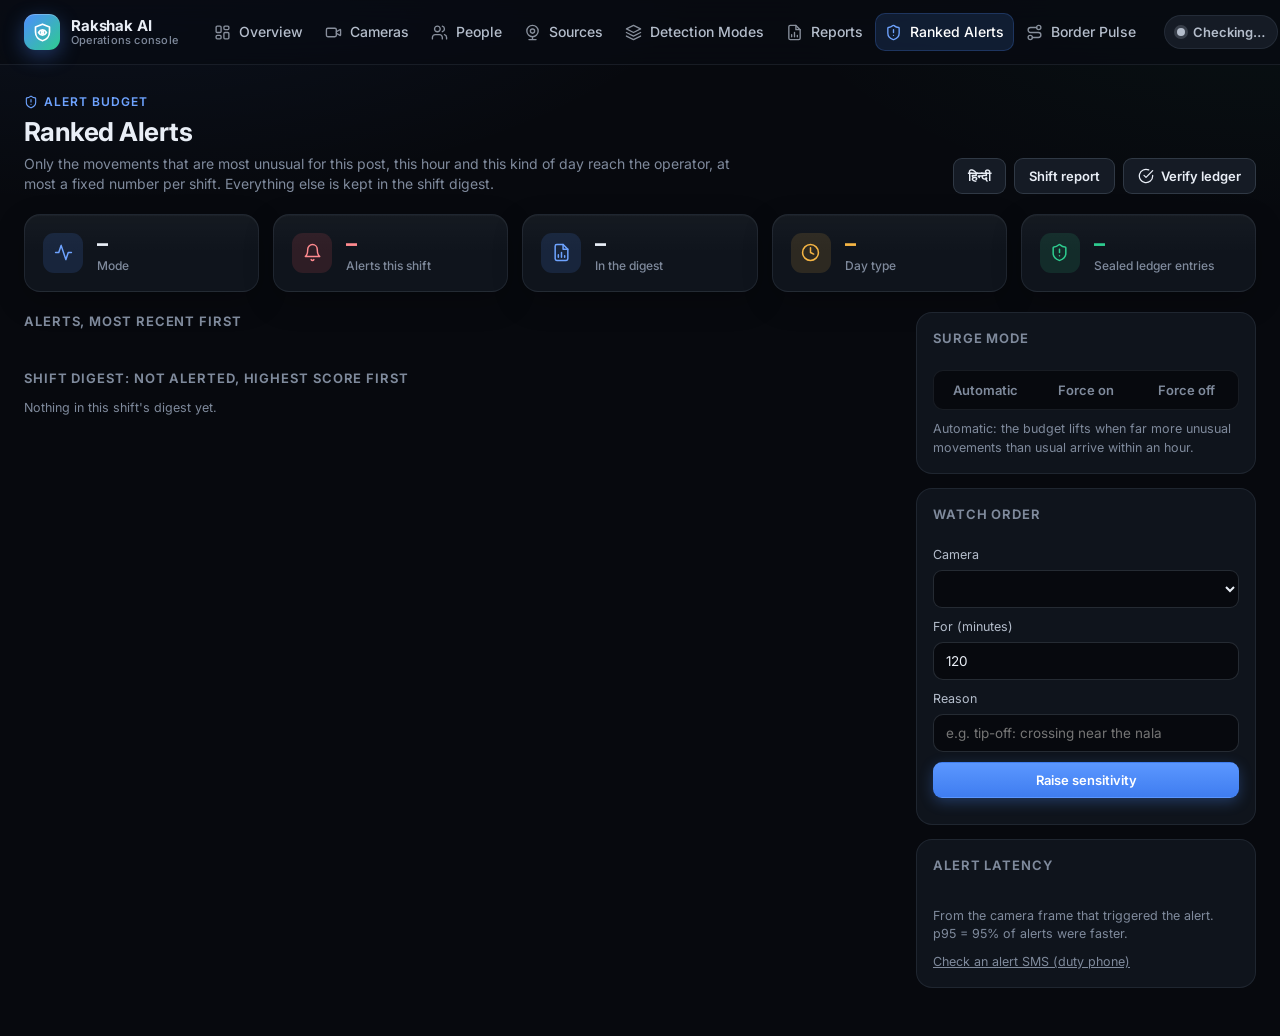
==== commit 5fab16cc: "Merge pull request #1 from hscecoder/feat/close-ppt-gaps Close the remaining SIH deck gaps: YOLOX, l" ====
--- a/static/decision.html
+++ b/static/decision.html
@@ -11,7 +11,7 @@
   <link rel="stylesheet" href="/static/style.css?v=9">
   <link rel="stylesheet" href="/static/threats.css?v=4">
   <link rel="stylesheet" href="/static/reports.css?v=4">
-  <link rel="stylesheet" href="/static/decision.css?v=2">
+  <link rel="stylesheet" href="/static/decision.css?v=3">
 </head>
 <body>
   <header id="app-nav" data-page="decision"></header>
@@ -26,6 +26,7 @@
       </div>
       <div class="dc-head-actions">
         <button class="btn" type="button" data-lang-toggle>हिन्दी</button>
+        <a class="btn" href="/shift-report" target="_blank" rel="noopener"><span data-i18n>Shift report</span></a>
         <button id="verify" class="btn" type="button"><i data-icon="check"></i><span data-i18n>Verify ledger</span></button>
       </div>
     </div>
@@ -54,6 +55,9 @@
         <h2 class="dc-h" data-i18n>Alerts, most recent first</h2>
         <div id="alerts" class="dc-alerts"></div>
         <p id="empty" class="empty" hidden data-i18n>No alerts yet. In learning mode the system alerts only on virtual-fence crossings.</p>
+        <h2 class="dc-h dc-digest-h" data-i18n>Shift digest: not alerted, highest score first</h2>
+        <ul id="digest" class="dc-digest"></ul>
+        <p id="digest-empty" class="dc-note" data-i18n>Nothing in this shift's digest yet.</p>
       </section>
       <aside class="dc-side">
         <div class="dc-card">
@@ -73,13 +77,19 @@
           <button class="btn primary" type="submit" data-i18n>Raise sensitivity</button>
           <ul id="orders" class="dc-orders"></ul>
         </form>
+        <div class="dc-card">
+          <h2 class="dc-h" data-i18n>Alert latency</h2>
+          <ul id="latency" class="dc-orders"></ul>
+          <p class="dc-note" data-i18n>From the camera frame that triggered the alert. p95 = 95% of alerts were faster.</p>
+          <p class="dc-note"><a href="/verify" target="_blank" rel="noopener" data-i18n>Check an alert SMS (duty phone)</a></p>
+        </div>
         <div id="verify-out" class="dc-card" hidden></div>
       </aside>
     </div>
   </main>
 
-  <script src="/static/nav.js?v=3"></script>
-  <script src="/static/i18n.js?v=1"></script>
-  <script src="/static/decision.js?v=3"></script>
+  <script src="/static/nav.js?v=4"></script>
+  <script src="/static/i18n.js?v=2"></script>
+  <script src="/static/decision.js?v=4"></script>
 </body>
 </html>
--- a/static/decision.css
+++ b/static/decision.css
@@ -37,5 +37,11 @@
 #drift { justify-content: space-between; }
 #drift div { flex: 1; }
 .dc-ok { color: var(--ok); } .dc-bad { color: #ff8a8f; }
+.dc-digest-h { margin-top: 26px; }
+.dc-digest { list-style: none; padding: 0; margin: 0; display: grid; gap: 6px; }
+.dc-digest li { display: grid; grid-template-columns: 52px minmax(0, 1fr) auto; gap: 10px; align-items: center; font-size: 12.5px;
+  background: var(--surface); border: 1px solid var(--border); border-radius: 10px; padding: 8px 12px; color: var(--text-2); }
+.dc-digest b { font: 600 12px var(--mono); color: var(--text); text-align: right; }
+.dc-digest .dc-x { color: var(--warn); }
 @media (max-width: 980px) { .dc-grid { grid-template-columns: 1fr; } }
 @media (max-width: 560px) { .dc-terms li { grid-template-columns: 110px 1fr 40px; } }
